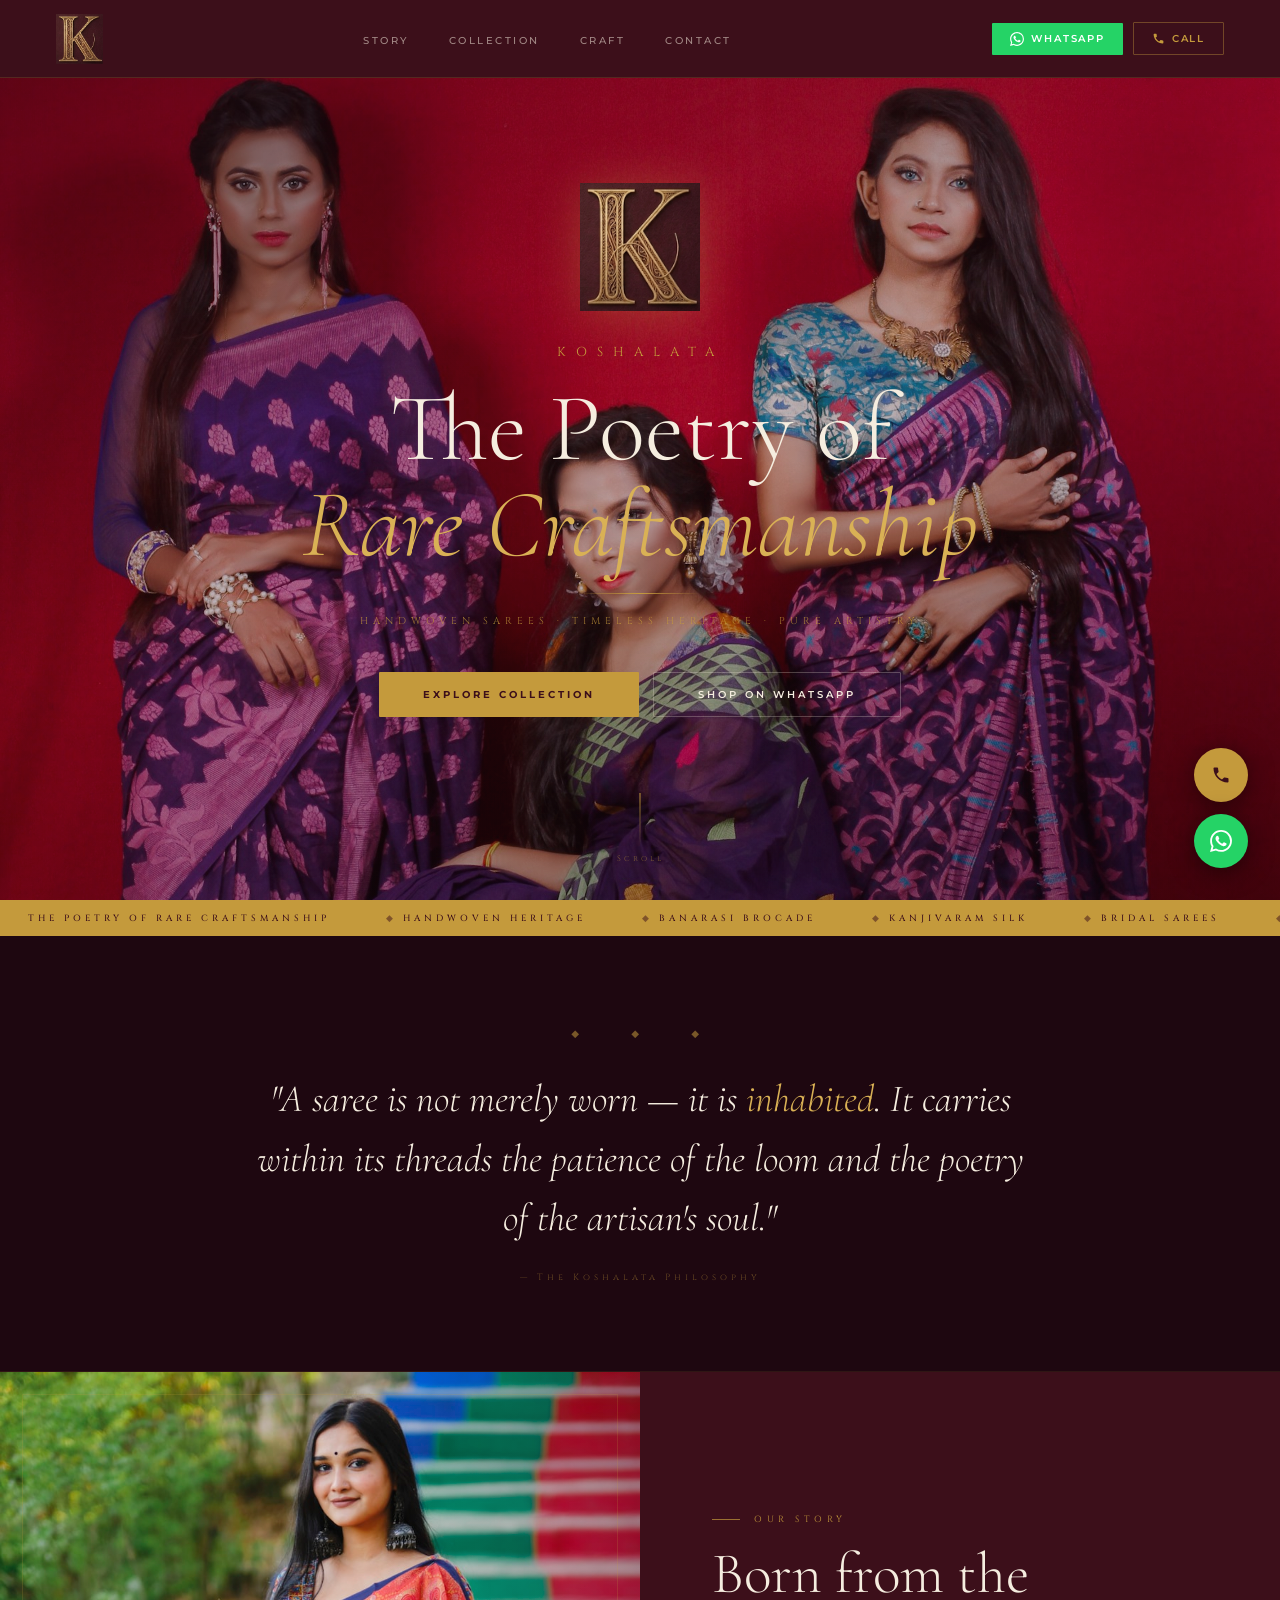
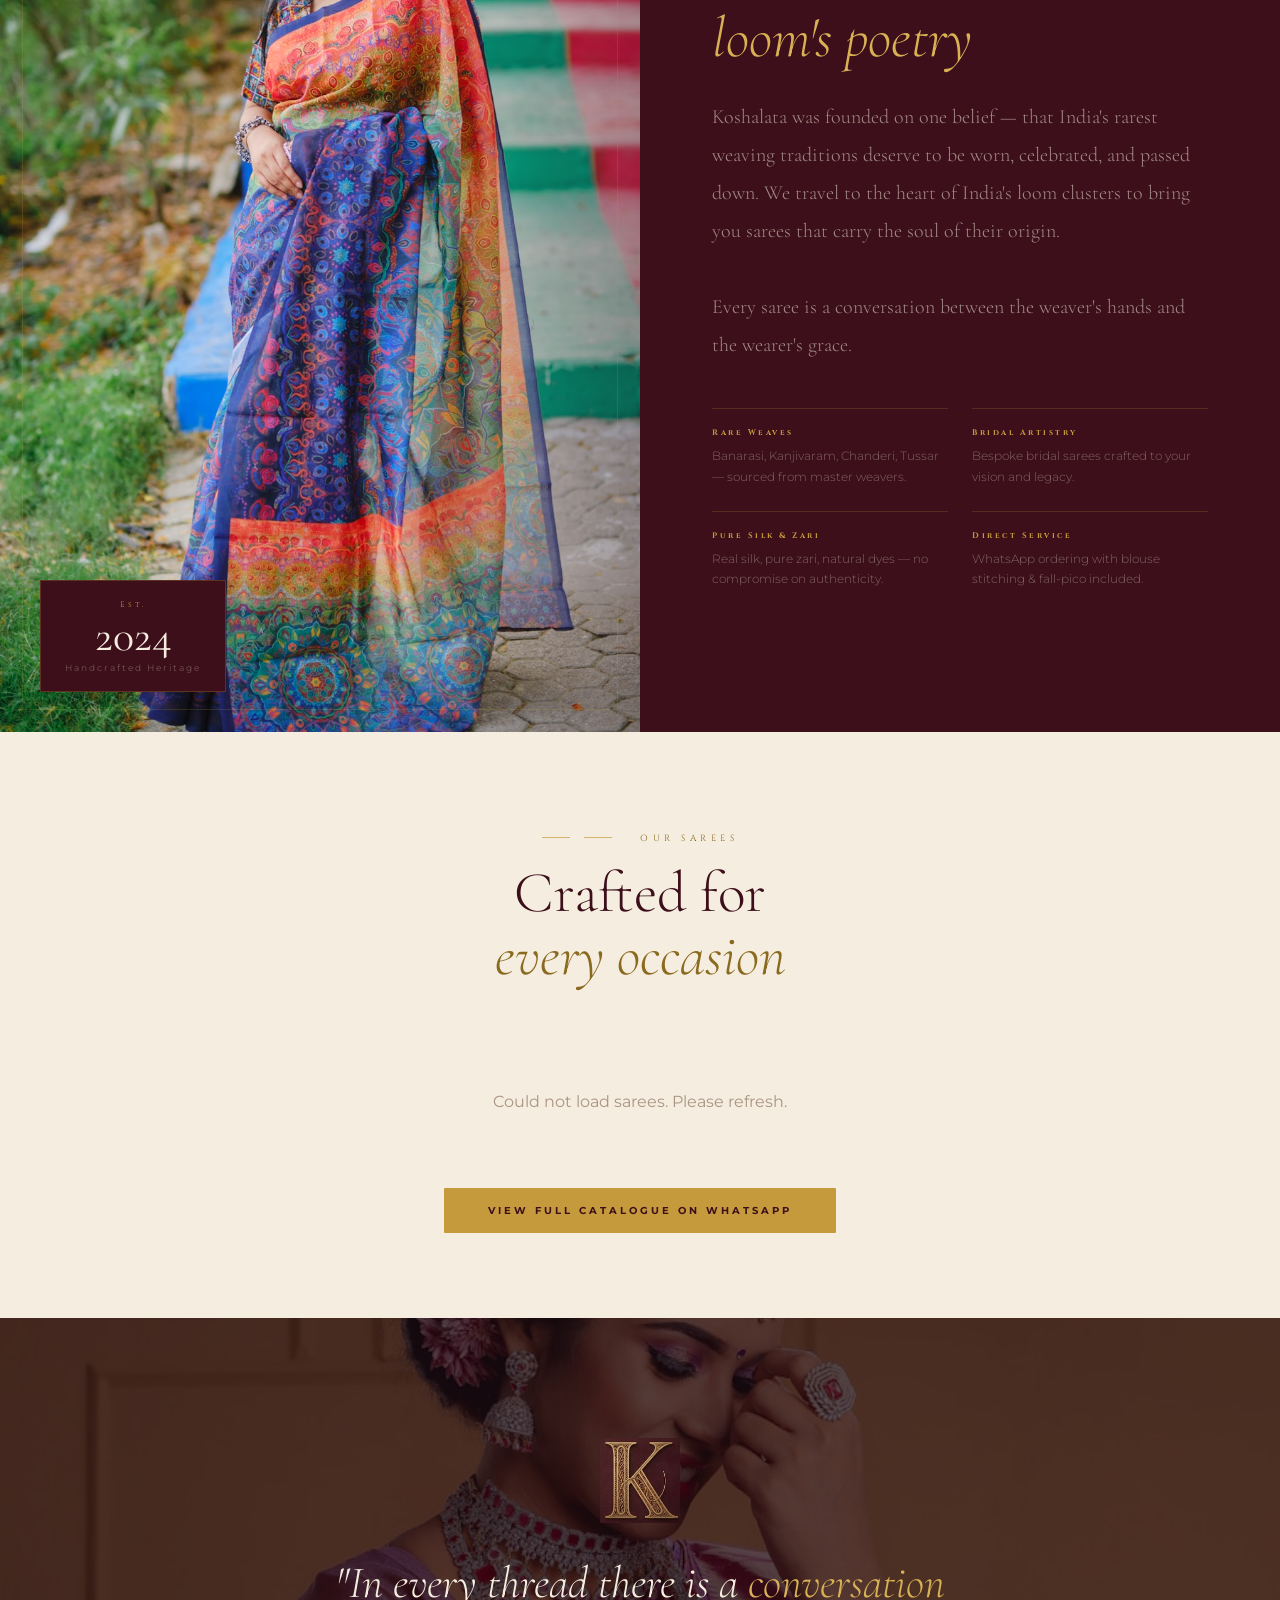
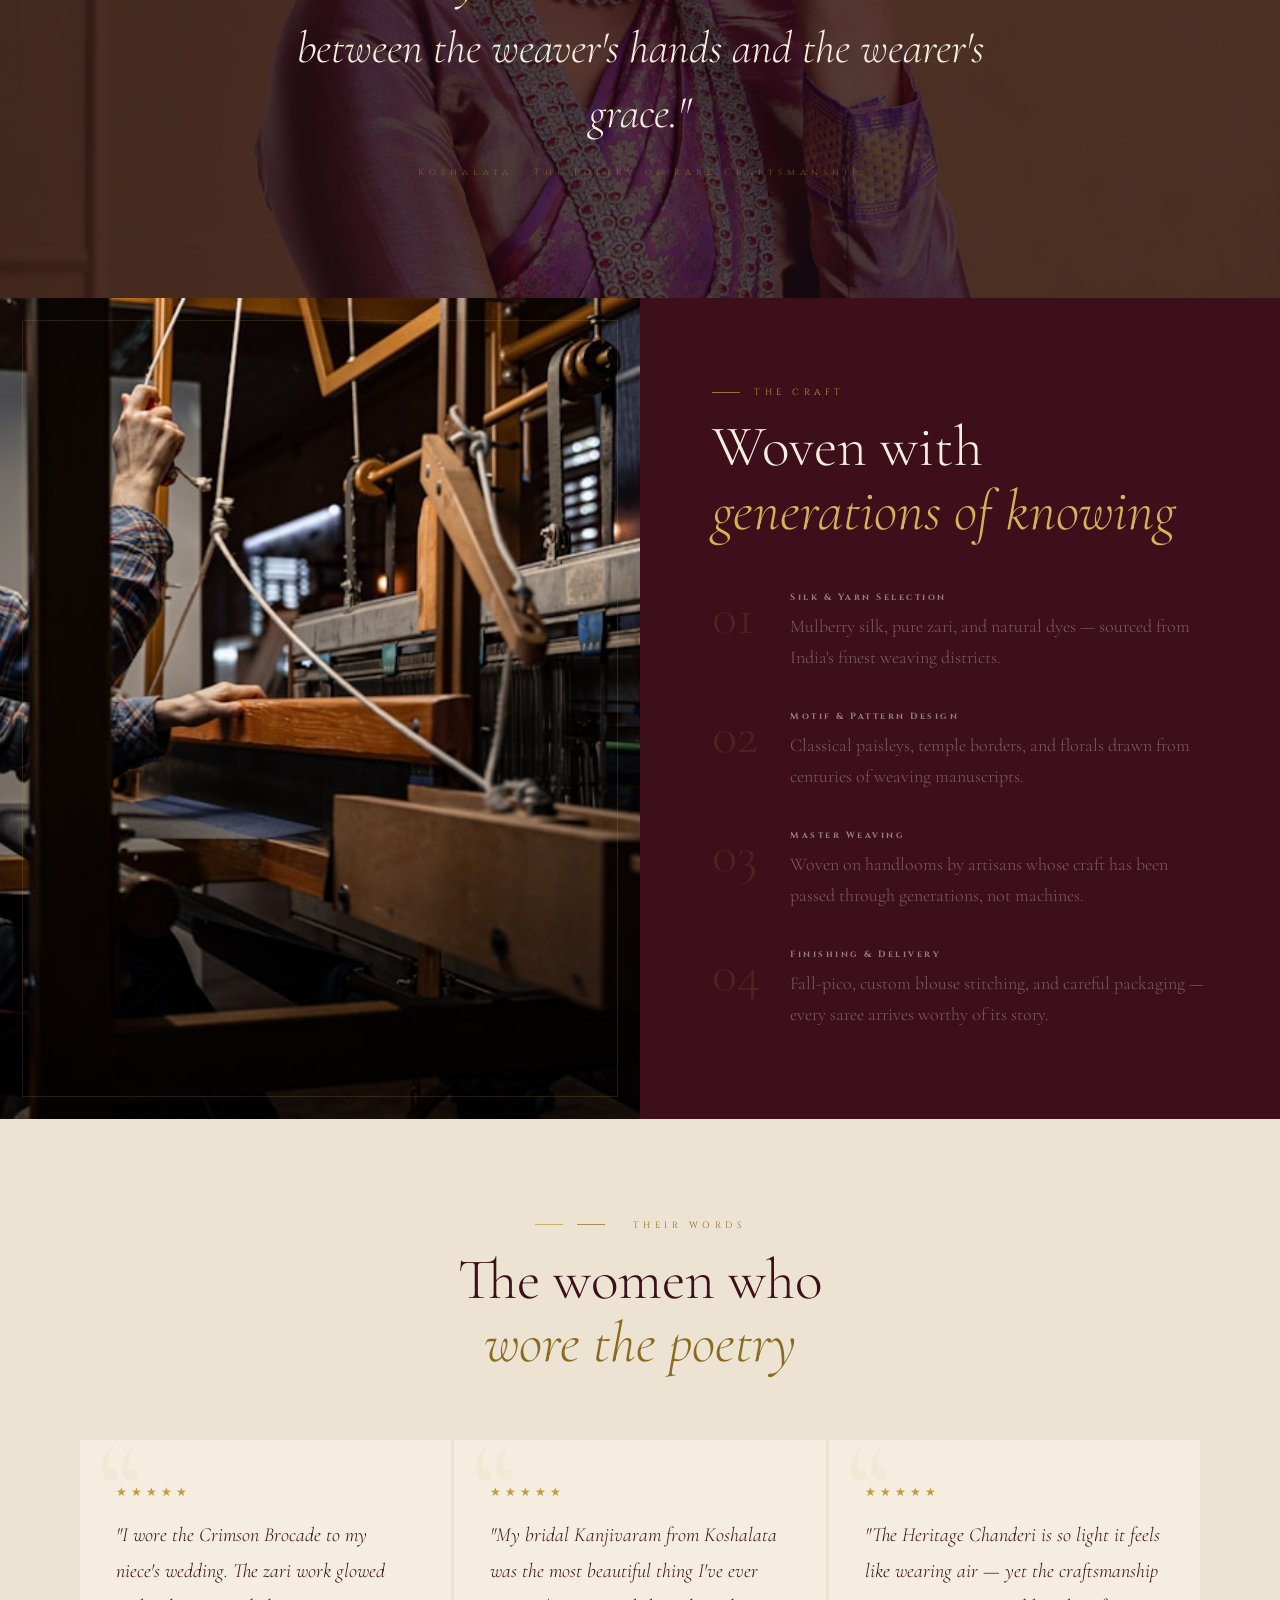
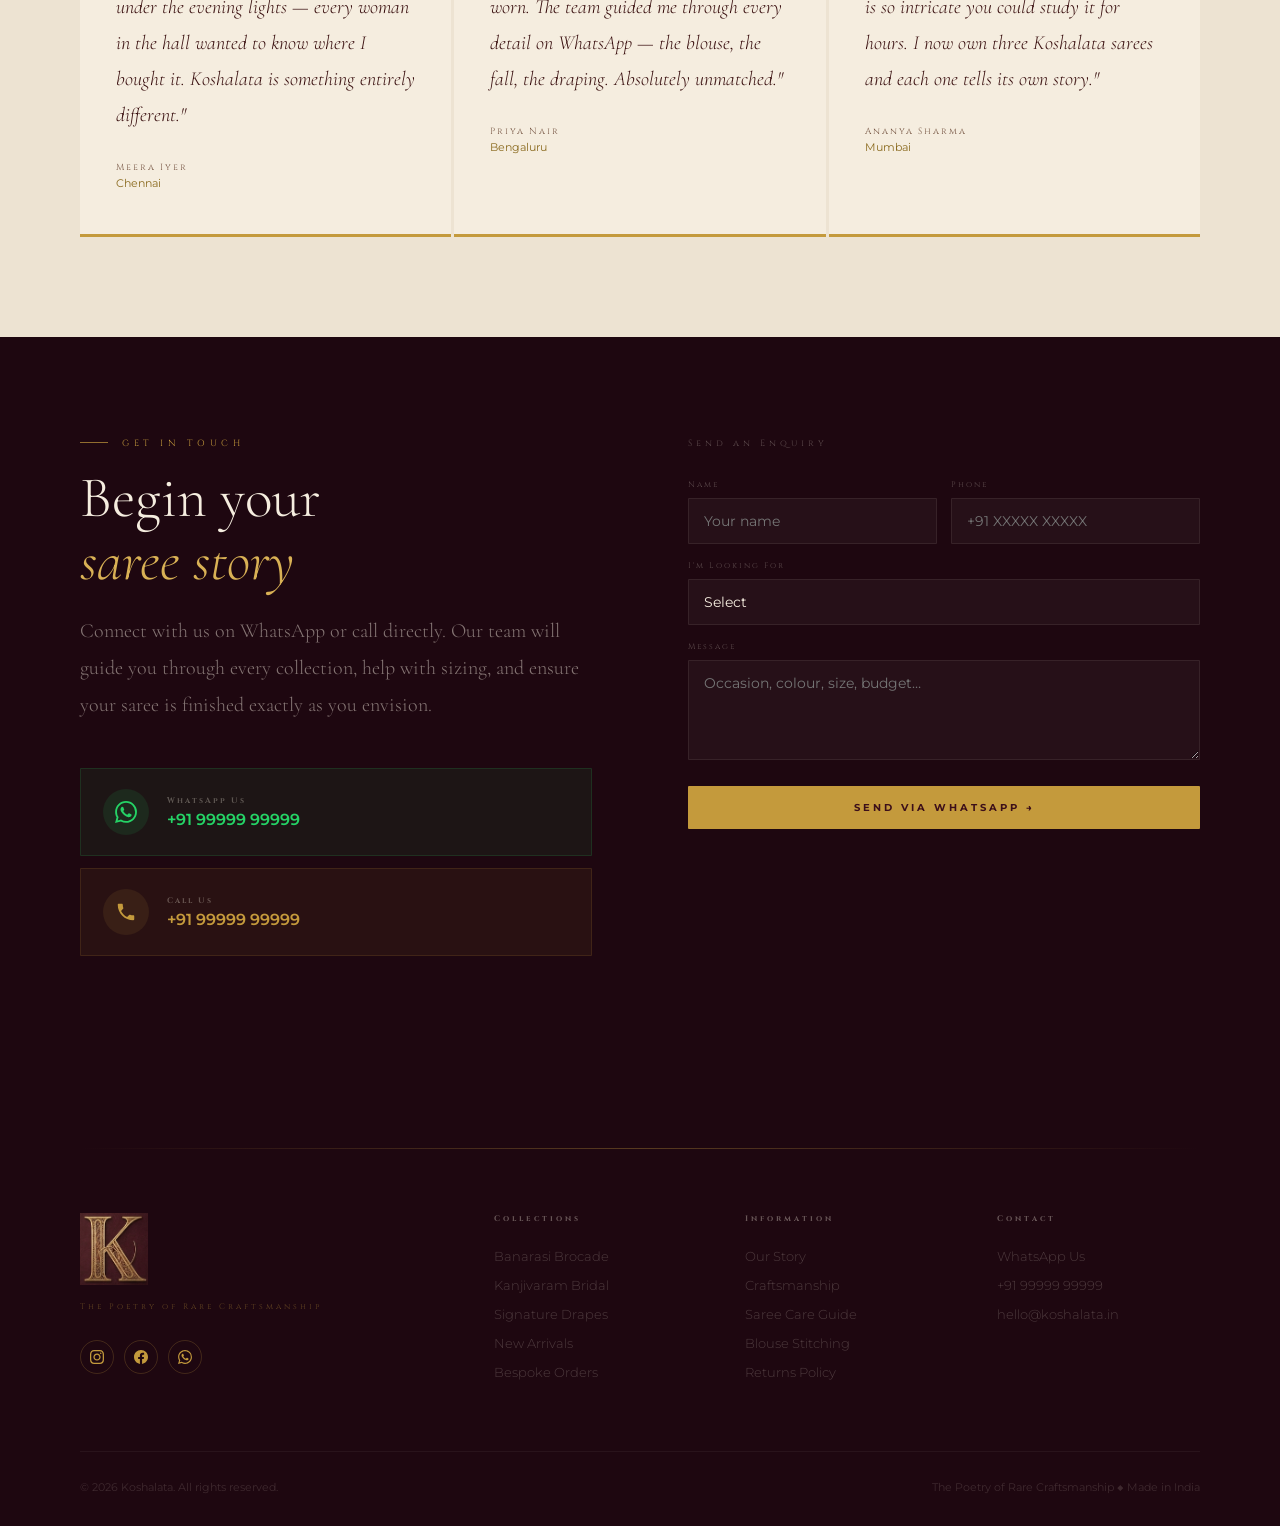
==== index.html @ 37c7a4be "changing theme" ====
﻿<!DOCTYPE html>
<html lang="en">
<head>
  <meta charset="UTF-8"/>
  <meta name="viewport" content="width=device-width, initial-scale=1.0"/>
  <title>Koshalata — The Poetry of Rare Craftsmanship test</title>
  <meta name="description" content="Koshalata — Handcrafted sarees of rare artistry."/>
  <link rel="preconnect" href="https://fonts.googleapis.com"/>
  <link rel="preconnect" href="https://fonts.gstatic.com" crossorigin/>
  <link href="https://fonts.googleapis.com/css2?family=Cormorant+Garamond:ital,wght@0,300;0,400;0,500;1,300;1,400;1,500&family=Cinzel:wght@400;500&family=Montserrat:wght@300;400;500;600&display=swap" rel="stylesheet"/>
  <link rel="stylesheet" href="style.css"/>
</head>
<body>
 
<!-- NAV -->
<nav id="nav">
  <img src="small logo.PNG" alt="Koshalata" class="nav-k" onclick="scrollToTop()"/>
  <ul class="nav-links">
    <li><a href="#story">Story</a></li>
    <li><a href="#sarees">Collection</a></li>
    <li><a href="#craft">Craft</a></li>
    <li><a href="#contact">Contact</a></li>
  </ul>
  <div class="nav-r">
    <a class="btn-wa" href="https://wa.me/917668174494?text=Hello%20Koshalata%2C%20I%27m%20interested%20in%20your%20saree%20collection." target="_blank" rel="noopener">
      <svg width="14" height="14" viewBox="0 0 24 24" fill="currentColor"><path d="M17.472 14.382c-.297-.149-1.758-.867-2.03-.967-.273-.099-.471-.148-.67.15-.197.297-.767.966-.94 1.164-.173.199-.347.223-.644.075-.297-.15-1.255-.463-2.39-1.475-.883-.788-1.48-1.761-1.653-2.059-.173-.297-.018-.458.13-.606.134-.133.298-.347.446-.52.149-.174.198-.298.298-.497.099-.198.05-.371-.025-.52-.075-.149-.669-1.612-.916-2.207-.242-.579-.487-.5-.669-.51-.173-.008-.371-.01-.57-.01-.198 0-.52.074-.792.372-.272.297-1.04 1.016-1.04 2.479 0 1.462 1.065 2.875 1.213 3.074.149.198 2.096 3.2 5.077 4.487.709.306 1.262.489 1.694.625.712.227 1.36.195 1.871.118.571-.085 1.758-.719 2.006-1.413.248-.694.248-1.289.173-1.413-.074-.124-.272-.198-.57-.347m-5.421 7.403h-.004a9.87 9.87 0 01-5.031-1.378l-.361-.214-3.741.982.998-3.648-.235-.374a9.86 9.86 0 01-1.51-5.26c.001-5.45 4.436-9.884 9.888-9.884 2.64 0 5.122 1.03 6.988 2.898a9.825 9.825 0 012.893 6.994c-.003 5.45-4.437 9.884-9.885 9.884m8.413-18.297A11.815 11.815 0 0012.05 0C5.495 0 .16 5.335.157 11.892c0 2.096.547 4.142 1.588 5.945L.057 24l6.305-1.654a11.882 11.882 0 005.683 1.448h.005c6.554 0 11.89-5.335 11.893-11.893a11.821 11.821 0 00-3.48-8.413z"/></svg>
      WhatsApp
    </a>
    <a class="btn-ring" href="tel:+917668174494">
      <svg width="13" height="13" viewBox="0 0 24 24" fill="currentColor"><path d="M6.62 10.79c1.44 2.83 3.76 5.14 6.59 6.59l2.2-2.2c.27-.27.67-.36 1.02-.24 1.12.37 2.33.57 3.57.57.55 0 1 .45 1 1V20c0 .55-.45 1-1 1-9.39 0-17-7.61-17-17 0-.55.45-1 1-1h3.5c.55 0 1 .45 1 1 0 1.25.2 2.45.57 3.57.11.35.03.74-.25 1.02l-2.2 2.2z"/></svg>
      Call
    </a>
  </div>
  <div class="hbg" onclick="toggleNav()"><span></span><span></span><span></span></div>
</nav>

<!-- HERO -->
<section class="hero" id="home">
  <div class="hero-bg"></div>
  <div class="hero-veil"></div>
  <div class="hero-body">
    <img src="small logo.PNG" alt="Koshalata" class="hero-k"/>
    <p class="hero-brand">Koshalata</p>
    <h1 class="hero-title">The Poetry of<br/><em>Rare Craftsmanship</em></h1>
    <div class="hero-rule"></div>
    <p class="hero-tagline">Handwoven Sarees · Timeless Heritage · Pure Artistry</p>
    <div class="hero-btns">
      <a href="#sarees" class="cta-gold">Explore Collection</a>
      <a href="https://wa.me/917668174494?text=Hello%20Koshalata%2C%20please%20share%20your%20saree%20catalogue." class="cta-ghost" target="_blank" rel="noopener">Shop on WhatsApp</a>
    </div>
  </div>
  <div class="hero-scroll"><div class="scroll-ln"></div><span>Scroll</span></div>
</section>

<!-- TICKER -->
<div class="ticker" aria-hidden="true">
  <div class="ticker-row">
    <span>The Poetry of Rare Craftsmanship</span>
    <span class="d">Handwoven Heritage</span>
    <span class="d">Banarasi Brocade</span>
    <span class="d">Kanjivaram Silk</span>
    <span class="d">Bridal Sarees</span>
    <span class="d">Zari &amp; Resham</span>
    <span class="d">The Poetry of Rare Craftsmanship</span>
    <span class="d">Handwoven Heritage</span>
    <span class="d">Banarasi Brocade</span>
    <span class="d">Kanjivaram Silk</span>
    <span class="d">Bridal Sarees</span>
    <span class="d">Zari &amp; Resham</span>
  </div>
</div>

<!-- PHILOSOPHY -->
<div class="philo">
  <div class="philo-gem">◆ &nbsp; ◆ &nbsp; ◆</div>
  <p class="philo-q">"A saree is not merely worn — it is <span>inhabited</span>. It carries within its threads the patience of the loom and the poetry of the artisan's soul."</p>
  <p class="philo-attr">— The Koshalata Philosophy</p>
</div>

<!-- STORY -->
<section class="story" id="story">
  <div class="story-img-wrap">
    <img src="img/story.jpg" alt="Saree artistry" loading="lazy"/>
    <div class="story-badge">
      <small>Est.</small>
      <big>2024</big>
      <span>Handcrafted Heritage</span>
    </div>
  </div>
  <div class="story-text rv">
    <p class="tag">Our Story</p>
    <h2 class="serif on-dark">Born from the<br/><em>loom's poetry</em></h2>
    <p class="story-body">Koshalata was founded on one belief — that India's rarest weaving traditions deserve to be worn, celebrated, and passed down. We travel to the heart of India's loom clusters to bring you sarees that carry the soul of their origin.<br/><br/>Every saree is a conversation between the weaver's hands and the wearer's grace.</p>
    <div class="pillars">
      <div class="pillar"><h4>Rare Weaves</h4><p>Banarasi, Kanjivaram, Chanderi, Tussar — sourced from master weavers.</p></div>
      <div class="pillar"><h4>Bridal Artistry</h4><p>Bespoke bridal sarees crafted to your vision and legacy.</p></div>
      <div class="pillar"><h4>Pure Silk &amp; Zari</h4><p>Real silk, pure zari, natural dyes — no compromise on authenticity.</p></div>
      <div class="pillar"><h4>Direct Service</h4><p>WhatsApp ordering with blouse stitching &amp; fall-pico included.</p></div>
    </div>
  </div>
</section>

<!-- PRODUCTS -->
<section class="products" id="sarees">
  <div class="prod-hd rv">
    <p class="tag" style="justify-content:center;color:var(--g-d)"><span style="display:inline-block;width:28px;height:1px;background:var(--g);opacity:.7;margin-right:14px;vertical-align:middle"></span>Our Sarees</p>
    <h2 class="serif on-light" style="margin-top:14px">Crafted for<br/><em>every occasion</em></h2>
  </div>

  <div class="prod-grid" id="prod-grid">
    <div class="prod-loading">Loading sarees…</div>
  </div>

  <div class="prod-cta rv">
    <a href="https://wa.me/917668174494?text=Hello%20Koshalata%2C%20please%20share%20the%20full%20saree%20catalogue." class="cta-gold" target="_blank" rel="noopener">View Full Catalogue on WhatsApp</a>
  </div>
</section>

<!-- EDITORIAL -->
<div class="editorial">
  <div class="ed-bg"><img src="img/saree4.jpg" alt="Koshalata editorial" loading="lazy"/></div>
  <div class="ed-veil"></div>
  <div class="ed-body rv">
    <img src="small logo.PNG" alt="Koshalata" class="ed-k"/>
    <p class="ed-q">"In every thread there is a <span>conversation</span><br/>between the weaver's hands and the wearer's grace."</p>
    <p class="ed-attr">Koshalata · The Poetry of Rare Craftsmanship</p>
  </div>
</div>

<!-- CRAFT -->
<section class="craft" id="craft">
  <div class="craft-img">
    <img src="img/craft.jpg" alt="Handloom weaving" loading="lazy"/>
  </div>
  <div class="craft-text rv">
    <p class="tag">The Craft</p>
    <h2 class="serif on-dark">Woven with<br/><em>generations of knowing</em></h2>
    <div class="craft-steps">
      <div class="craft-step"><span class="step-n">01</span><div class="step-b"><h3>Silk &amp; Yarn Selection</h3><p>Mulberry silk, pure zari, and natural dyes — sourced from India's finest weaving districts.</p></div></div>
      <div class="craft-step"><span class="step-n">02</span><div class="step-b"><h3>Motif &amp; Pattern Design</h3><p>Classical paisleys, temple borders, and florals drawn from centuries of weaving manuscripts.</p></div></div>
      <div class="craft-step"><span class="step-n">03</span><div class="step-b"><h3>Master Weaving</h3><p>Woven on handlooms by artisans whose craft has been passed through generations, not machines.</p></div></div>
      <div class="craft-step"><span class="step-n">04</span><div class="step-b"><h3>Finishing &amp; Delivery</h3><p>Fall-pico, custom blouse stitching, and careful packaging — every saree arrives worthy of its story.</p></div></div>
    </div>
  </div>
</section>

<!-- TESTIMONIALS -->
<section class="testi" id="testimonials">
  <div class="testi-hd rv">
    <p class="tag" style="justify-content:center;color:var(--g-d)"><span style="display:inline-block;width:28px;height:1px;background:var(--g-d);opacity:.7;margin-right:14px;vertical-align:middle"></span>Their Words</p>
    <h2 class="serif on-light" style="margin-top:14px">The women who<br/><em>wore the poetry</em></h2>
  </div>
  <div class="testi-grid">
    <div class="testi-card rv">
      <div class="testi-stars">★★★★★</div>
      <p class="testi-q">"I wore the Crimson Brocade to my niece's wedding. The zari work glowed under the evening lights — every woman in the hall wanted to know where I bought it. Koshalata is something entirely different."</p>
      <p class="testi-name">Meera Iyer</p><p class="testi-city">Chennai</p>
    </div>
    <div class="testi-card rv">
      <div class="testi-stars">★★★★★</div>
      <p class="testi-q">"My bridal Kanjivaram from Koshalata was the most beautiful thing I've ever worn. The team guided me through every detail on WhatsApp — the blouse, the fall, the draping. Absolutely unmatched."</p>
      <p class="testi-name">Priya Nair</p><p class="testi-city">Bengaluru</p>
    </div>
    <div class="testi-card rv">
      <div class="testi-stars">★★★★★</div>
      <p class="testi-q">"The Heritage Chanderi is so light it feels like wearing air — yet the craftsmanship is so intricate you could study it for hours. I now own three Koshalata sarees and each one tells its own story."</p>
      <p class="testi-name">Ananya Sharma</p><p class="testi-city">Mumbai</p>
    </div>
  </div>
</section>

<!-- CONTACT -->
<section class="contact" id="contact">
  <div class="contact-wrap">
    <div class="rv">
      <p class="tag">Get in Touch</p>
      <h2 class="serif on-dark">Begin your<br/><em>saree story</em></h2>
      <p class="contact-desc">Connect with us on WhatsApp or call directly. Our team will guide you through every collection, help with sizing, and ensure your saree is finished exactly as you envision.</p>
      <a class="ch ch-wa" href="https://wa.me/917668174494?text=Hello%20Koshalata%2C%20I%27d%20like%20to%20enquire%20about%20your%20saree%20collections." target="_blank" rel="noopener">
        <div class="ch-ic"><svg width="22" height="22" viewBox="0 0 24 24" fill="#25D366"><path d="M17.472 14.382c-.297-.149-1.758-.867-2.03-.967-.273-.099-.471-.148-.67.15-.197.297-.767.966-.94 1.164-.173.199-.347.223-.644.075-.297-.15-1.255-.463-2.39-1.475-.883-.788-1.48-1.761-1.653-2.059-.173-.297-.018-.458.13-.606.134-.133.298-.347.446-.52.149-.174.198-.298.298-.497.099-.198.05-.371-.025-.52-.075-.149-.669-1.612-.916-2.207-.242-.579-.487-.5-.669-.51-.173-.008-.371-.01-.57-.01-.198 0-.52.074-.792.372-.272.297-1.04 1.016-1.04 2.479 0 1.462 1.065 2.875 1.213 3.074.149.198 2.096 3.2 5.077 4.487.709.306 1.262.489 1.694.625.712.227 1.36.195 1.871.118.571-.085 1.758-.719 2.006-1.413.248-.694.248-1.289.173-1.413-.074-.124-.272-.198-.57-.347m-5.421 7.403h-.004a9.87 9.87 0 01-5.031-1.378l-.361-.214-3.741.982.998-3.648-.235-.374a9.86 9.86 0 01-1.51-5.26c.001-5.45 4.436-9.884 9.888-9.884 2.64 0 5.122 1.03 6.988 2.898a9.825 9.825 0 012.893 6.994c-.003 5.45-4.437 9.884-9.885 9.884m8.413-18.297A11.815 11.815 0 0012.05 0C5.495 0 .16 5.335.157 11.892c0 2.096.547 4.142 1.588 5.945L.057 24l6.305-1.654a11.882 11.882 0 005.683 1.448h.005c6.554 0 11.89-5.335 11.893-11.893a11.821 11.821 0 00-3.48-8.413z"/></svg></div>
        <div class="ch-mt"><h4>WhatsApp Us</h4><strong>+91 99999 99999</strong></div>
      </a>
      <a class="ch ch-ph" href="tel:+917668174494">
        <div class="ch-ic"><svg width="22" height="22" viewBox="0 0 24 24" fill="#C49A3C"><path d="M6.62 10.79c1.44 2.83 3.76 5.14 6.59 6.59l2.2-2.2c.27-.27.67-.36 1.02-.24 1.12.37 2.33.57 3.57.57.55 0 1 .45 1 1V20c0 .55-.45 1-1 1-9.39 0-17-7.61-17-17 0-.55.45-1 1-1h3.5c.55 0 1 .45 1 1 0 1.25.2 2.45.57 3.57.11.35.03.74-.25 1.02l-2.2 2.2z"/></svg></div>
        <div class="ch-mt"><h4>Call Us</h4><strong>+91 99999 99999</strong></div>
      </a>
    </div>
    <div class="rv">
      <span class="form-lbl">Send an Enquiry</span>
      <form onsubmit="sendWA(event)">
        <div class="fg-2">
          <div class="fg"><label>Name</label><input type="text" id="fn" placeholder="Your name" required/></div>
          <div class="fg"><label>Phone</label><input type="tel" id="ph" placeholder="+91 XXXXX XXXXX" required/></div>
        </div>
        <div class="fg">
          <label>I'm Looking For</label>
          <select id="it">
            <option value="">Select</option>
            <option>Banarasi Brocade</option>
            <option>Kanjivaram Bridal Saree</option>
            <option>Chanderi / Tussar Saree</option>
            <option>Bespoke Bridal Order</option>
            <option>General Enquiry</option>
          </select>
        </div>
        <div class="fg"><label>Message</label><textarea id="mg" placeholder="Occasion, colour, size, budget…"></textarea></div>
        <button type="submit" class="btn-submit">Send via WhatsApp →</button>
      </form>
    </div>
  </div>
</section>

<!-- FOOTER -->
<footer>
  <div class="foot-rule"></div>
  <div class="foot-grid">
    <div>
      <img src="small logo.PNG" alt="Koshalata" class="foot-k"/>
      <p class="foot-sub">The Poetry of Rare Craftsmanship</p>
      <div class="socs">
        <a href="#" class="soc" aria-label="Instagram"><svg width="14" height="14" viewBox="0 0 24 24" fill="currentColor"><path d="M12 2.163c3.204 0 3.584.012 4.85.07 3.252.148 4.771 1.691 4.919 4.919.058 1.265.069 1.645.069 4.849 0 3.205-.012 3.584-.069 4.849-.149 3.225-1.664 4.771-4.919 4.919-1.266.058-1.644.07-4.85.07-3.204 0-3.584-.012-4.849-.07-3.26-.149-4.771-1.699-4.919-4.92-.058-1.265-.07-1.644-.07-4.849 0-3.204.013-3.583.07-4.849.149-3.227 1.664-4.771 4.919-4.919 1.266-.057 1.645-.069 4.849-.069zm0-2.163c-3.259 0-3.667.014-4.947.072-4.358.2-6.78 2.618-6.98 6.98-.059 1.281-.073 1.689-.073 4.948 0 3.259.014 3.668.072 4.948.2 4.358 2.618 6.78 6.98 6.98 1.281.058 1.689.072 4.948.072 3.259 0 3.668-.014 4.948-.072 4.354-.2 6.782-2.618 6.979-6.98.059-1.28.073-1.689.073-4.948 0-3.259-.014-3.667-.072-4.947-.196-4.354-2.617-6.78-6.979-6.98-1.281-.059-1.69-.073-4.949-.073zm0 5.838c-3.403 0-6.162 2.759-6.162 6.162s2.759 6.163 6.162 6.163 6.162-2.759 6.162-6.163c0-3.403-2.759-6.162-6.162-6.162zm0 10.162c-2.209 0-4-1.79-4-4 0-2.209 1.791-4 4-4s4 1.791 4 4c0 2.21-1.791 4-4 4zm6.406-11.845c-.796 0-1.441.645-1.441 1.44s.645 1.44 1.441 1.44c.795 0 1.439-.645 1.439-1.44s-.644-1.44-1.439-1.44z"/></svg></a>
        <a href="#" class="soc" aria-label="Facebook"><svg width="14" height="14" viewBox="0 0 24 24" fill="currentColor"><path d="M24 12.073c0-6.627-5.373-12-12-12s-12 5.373-12 12c0 5.99 4.388 10.954 10.125 11.854v-8.385H7.078v-3.47h3.047V9.43c0-3.007 1.792-4.669 4.533-4.669 1.312 0 2.686.235 2.686.235v2.953H15.83c-1.491 0-1.956.925-1.956 1.874v2.25h3.328l-.532 3.47h-2.796v8.385C19.612 23.027 24 18.062 24 12.073z"/></svg></a>
        <a href="https://wa.me/917668174494" class="soc" aria-label="WhatsApp" target="_blank" rel="noopener"><svg width="14" height="14" viewBox="0 0 24 24" fill="currentColor"><path d="M17.472 14.382c-.297-.149-1.758-.867-2.03-.967-.273-.099-.471-.148-.67.15-.197.297-.767.966-.94 1.164-.173.199-.347.223-.644.075-.297-.15-1.255-.463-2.39-1.475-.883-.788-1.48-1.761-1.653-2.059-.173-.297-.018-.458.13-.606.134-.133.298-.347.446-.52.149-.174.198-.298.298-.497.099-.198.05-.371-.025-.52-.075-.149-.669-1.612-.916-2.207-.242-.579-.487-.5-.669-.51-.173-.008-.371-.01-.57-.01-.198 0-.52.074-.792.372-.272.297-1.04 1.016-1.04 2.479 0 1.462 1.065 2.875 1.213 3.074.149.198 2.096 3.2 5.077 4.487.709.306 1.262.489 1.694.625.712.227 1.36.195 1.871.118.571-.085 1.758-.719 2.006-1.413.248-.694.248-1.289.173-1.413-.074-.124-.272-.198-.57-.347m-5.421 7.403h-.004a9.87 9.87 0 01-5.031-1.378l-.361-.214-3.741.982.998-3.648-.235-.374a9.86 9.86 0 01-1.51-5.26c.001-5.45 4.436-9.884 9.888-9.884 2.64 0 5.122 1.03 6.988 2.898a9.825 9.825 0 012.893 6.994c-.003 5.45-4.437 9.884-9.885 9.884m8.413-18.297A11.815 11.815 0 0012.05 0C5.495 0 .16 5.335.157 11.892c0 2.096.547 4.142 1.588 5.945L.057 24l6.305-1.654a11.882 11.882 0 005.683 1.448h.005c6.554 0 11.89-5.335 11.893-11.893a11.821 11.821 0 00-3.48-8.413z"/></svg></a>
      </div>
    </div>
    <div class="foot-col"><h4>Collections</h4><ul><li><a href="#collections">Banarasi Brocade</a></li><li><a href="#collections">Kanjivaram Bridal</a></li><li><a href="#collections">Signature Drapes</a></li><li><a href="#sarees">New Arrivals</a></li><li><a href="#contact">Bespoke Orders</a></li></ul></div>
    <div class="foot-col"><h4>Information</h4><ul><li><a href="#story">Our Story</a></li><li><a href="#craft">Craftsmanship</a></li><li><a href="#contact">Saree Care Guide</a></li><li><a href="#contact">Blouse Stitching</a></li><li><a href="#contact">Returns Policy</a></li></ul></div>
    <div class="foot-col"><h4>Contact</h4><ul><li><a href="https://wa.me/917668174494" target="_blank">WhatsApp Us</a></li><li><a href="tel:+917668174494">+91 99999 99999</a></li><li><a href="mailto:hello@koshalata.in">hello@koshalata.in</a></li></ul></div>
  </div>
  <div class="foot-btm">
    <p class="foot-cp">© 2026 Koshalata. All rights reserved.</p>
    <p class="foot-cp">The Poetry of Rare Craftsmanship ◆ Made in India</p>
  </div>
</footer>

<!-- FLOATS -->
<div class="floats">
  <a class="fb fb-ph" href="tel:+917668174494" aria-label="Call">
    <span class="fb-tip">Call Us</span>
    <svg width="20" height="20" viewBox="0 0 24 24" fill="#3C0F1A"><path d="M6.62 10.79c1.44 2.83 3.76 5.14 6.59 6.59l2.2-2.2c.27-.27.67-.36 1.02-.24 1.12.37 2.33.57 3.57.57.55 0 1 .45 1 1V20c0 .55-.45 1-1 1-9.39 0-17-7.61-17-17 0-.55.45-1 1-1h3.5c.55 0 1 .45 1 1 0 1.25.2 2.45.57 3.57.11.35.03.74-.25 1.02l-2.2 2.2z"/></svg>
  </a>
  <a class="fb fb-wa" href="https://wa.me/917668174494?text=Hello%20Koshalata%2C%20I%27d%20like%20to%20enquire%20about%20your%20saree%20collections." target="_blank" rel="noopener" aria-label="WhatsApp">
    <span class="fb-tip">WhatsApp</span>
    <svg width="22" height="22" viewBox="0 0 24 24" fill="#fff"><path d="M17.472 14.382c-.297-.149-1.758-.867-2.03-.967-.273-.099-.471-.148-.67.15-.197.297-.767.966-.94 1.164-.173.199-.347.223-.644.075-.297-.15-1.255-.463-2.39-1.475-.883-.788-1.48-1.761-1.653-2.059-.173-.297-.018-.458.13-.606.134-.133.298-.347.446-.52.149-.174.198-.298.298-.497.099-.198.05-.371-.025-.52-.075-.149-.669-1.612-.916-2.207-.242-.579-.487-.5-.669-.51-.173-.008-.371-.01-.57-.01-.198 0-.52.074-.792.372-.272.297-1.04 1.016-1.04 2.479 0 1.462 1.065 2.875 1.213 3.074.149.198 2.096 3.2 5.077 4.487.709.306 1.262.489 1.694.625.712.227 1.36.195 1.871.118.571-.085 1.758-.719 2.006-1.413.248-.694.248-1.289.173-1.413-.074-.124-.272-.198-.57-.347m-5.421 7.403h-.004a9.87 9.87 0 01-5.031-1.378l-.361-.214-3.741.982.998-3.648-.235-.374a9.86 9.86 0 01-1.51-5.26c.001-5.45 4.436-9.884 9.888-9.884 2.64 0 5.122 1.03 6.988 2.898a9.825 9.825 0 012.893 6.994c-.003 5.45-4.437 9.884-9.885 9.884m8.413-18.297A11.815 11.815 0 0012.05 0C5.495 0 .16 5.335.157 11.892c0 2.096.547 4.142 1.588 5.945L.057 24l6.305-1.654a11.882 11.882 0 005.683 1.448h.005c6.554 0 11.89-5.335 11.893-11.893a11.821 11.821 0 00-3.48-8.413z"/></svg>
  </a>
</div>
<script src="script.js"></script>
</body>
</html>
---- style.css ----
*, *::before, *::after { box-sizing: border-box; margin: 0; padding: 0; }

:root {
  --m:     #3C0F1A;
  --m-dk:  #1E0710;
  --m-lt:  #5C1F2E;
  --g:     #C49A3C;
  --g-l:   #D9B155;
  --g-d:   #8A6A1E;
  --cr:    #F5EDDF;
  --wm:    #EDE3D2;
  --mu:    #7A5A48;
}

html { scroll-behavior: smooth; }
body { font-family: 'Montserrat', sans-serif; background: var(--cr); color: var(--m-dk); overflow-x: hidden; }
img  { display: block; width: 100%; }

::-webkit-scrollbar { width: 3px; }
::-webkit-scrollbar-track { background: var(--m-dk); }
::-webkit-scrollbar-thumb { background: var(--g); }

/* ─── HELPERS ─── */
.tag {
  font-family: 'Cinzel', serif;
  font-size: 9px; letter-spacing: 4.5px; text-transform: uppercase;
  color: var(--g); display: flex; align-items: center; gap: 14px;
  margin-bottom: 18px;
}
.tag::before { content:''; width: 28px; height: 1px; background: var(--g); opacity:.7; }

h2.serif {
  font-family: 'Cormorant Garamond', serif;
  font-weight: 300; line-height: 1.1;
  font-size: clamp(36px, 4.5vw, 66px);
}
h2.serif em { font-style: italic; }
h2.serif.on-dark { color: var(--cr); }
h2.serif.on-dark em { color: var(--g-l); }
h2.serif.on-light { color: var(--m); }
h2.serif.on-light em { color: var(--g-d); }

/* ─────────────── NAV ─────────────── */
nav {
  position: fixed; inset-block-start: 0; inset-inline: 0; z-index: 900;
  height: 78px; display: flex; align-items: center; justify-content: space-between;
  padding: 0 56px;
  background: var(--m);
  border-bottom: 1px solid rgba(196,154,60,.18);
  transition: height .35s, box-shadow .35s;
}
nav.up { height: 62px; box-shadow: 0 6px 40px rgba(0,0,0,.55); }

.nav-k {
  height: 50px; width: auto; cursor: pointer;
  transition: opacity .3s;
}
.nav-k:hover { opacity: .82; }

.nav-links { display: flex; gap: 40px; list-style: none; }
.nav-links a {
  color: rgba(245,237,223,.55); text-decoration: none;
  font-size: 10px; letter-spacing: 2.5px; text-transform: uppercase;
  font-weight: 500; transition: color .3s; position: relative;
}
.nav-links a::after {
  content:''; position: absolute; bottom: -4px; left: 0;
  width: 0; height: 1px; background: var(--g); transition: width .35s;
}
.nav-links a:hover { color: var(--cr); }
.nav-links a:hover::after { width: 100%; }

.nav-r { display: flex; gap: 10px; align-items: center; }

.btn-wa {
  display: flex; align-items: center; gap: 7px;
  background: #25D366; color: #fff; padding: 9px 18px;
  font-size: 10px; letter-spacing: 1.8px; text-transform: uppercase;
  font-weight: 600; text-decoration: none; border-radius: 1px;
  transition: opacity .3s, transform .2s;
}
.btn-wa:hover { opacity: .88; transform: translateY(-1px); }

.btn-ring {
  display: flex; align-items: center; gap: 7px;
  color: var(--g); border: 1px solid rgba(196,154,60,.4);
  padding: 9px 18px; font-size: 10px; letter-spacing: 1.8px;
  text-transform: uppercase; font-weight: 600; text-decoration: none;
  border-radius: 1px; transition: all .3s;
}
.btn-ring:hover { background: var(--g); color: var(--m); border-color: var(--g); }

.hbg { display: none; flex-direction: column; gap: 5px; cursor: pointer; }
.hbg span { display: block; width: 22px; height: 1.5px; background: var(--cr); transition: all .3s; }

/* ─────────────── HERO ─────────────── */
.hero {
  height: 100vh; min-height: 680px;
  position: relative; overflow: hidden;
  display: flex; align-items: center; justify-content: center;
}

.hero-bg {
  position: absolute; inset: 0;
  background-image: url('img/hero.jpg');
  background-size: cover; background-position: center 30%;
  animation: hzoom 10s ease forwards;
}
@keyframes hzoom { from { transform: scale(1.06); } to { transform: scale(1); } }

.hero-veil {
  position: absolute; inset: 0;
  background: linear-gradient(
    160deg,
    rgba(30,7,16,.58) 0%,
    rgba(60,15,26,.32) 50%,
    rgba(20,5,12,.50) 100%
  );
}

.hero-body {
  position: relative; z-index: 2;
  text-align: center; padding: 0 24px;
  display: flex; flex-direction: column; align-items: center;
}

.hero-k {
  width: 120px; height: auto;
  margin-bottom: 32px;
  animation: fadeUp .9s .1s ease both;
  filter: drop-shadow(0 4px 24px rgba(196,154,60,.35));
}

.hero-brand {
  font-family: 'Cinzel', serif;
  font-size: 13px; letter-spacing: 10px; text-transform: uppercase;
  color: var(--g); margin-bottom: 20px;
  animation: fadeUp .9s .25s ease both;
}

.hero-title {
  font-family: 'Cormorant Garamond', serif;
  font-size: clamp(44px, 7.5vw, 104px);
  font-weight: 300; color: var(--cr);
  line-height: 1; margin-bottom: 20px;
  animation: fadeUp .9s .4s ease both;
}
.hero-title em { font-style: italic; color: var(--g-l); }

.hero-rule {
  width: 120px; height: 1px;
  background: linear-gradient(to right, transparent, var(--g), transparent);
  margin: 0 auto 20px;
  animation: fadeUp .9s .52s ease both;
}

.hero-tagline {
  font-family: 'Cinzel', serif;
  font-size: 10px; letter-spacing: 5px; text-transform: uppercase;
  color: rgba(196,154,60,.75); margin-bottom: 44px;
  animation: fadeUp .9s .6s ease both;
}

.hero-btns {
  display: flex; gap: 14px; flex-wrap: wrap; justify-content: center;
  animation: fadeUp .9s .74s ease both;
}

.cta-gold {
  background: var(--g); color: var(--m);
  padding: 16px 44px; font-size: 10px; letter-spacing: 3px;
  text-transform: uppercase; font-weight: 700; text-decoration: none;
  border-radius: 1px; border: none; cursor: pointer;
  font-family: 'Montserrat', sans-serif;
  transition: background .3s, transform .2s, box-shadow .3s;
}
.cta-gold:hover { background: var(--g-l); transform: translateY(-2px); box-shadow: 0 8px 36px rgba(196,154,60,.35); }

.cta-ghost {
  background: transparent; color: var(--cr);
  padding: 15px 44px; font-size: 10px; letter-spacing: 3px;
  text-transform: uppercase; font-weight: 600; text-decoration: none;
  border: 1px solid rgba(245,237,223,.25); border-radius: 1px;
  font-family: 'Montserrat', sans-serif; transition: border-color .3s, color .3s;
}
.cta-ghost:hover { border-color: var(--g-l); color: var(--g-l); }

.hero-scroll {
  position: absolute; bottom: 36px; left: 50%; transform: translateX(-50%);
  display: flex; flex-direction: column; align-items: center; gap: 8px; z-index: 2;
  animation: fadeIn 1.4s 1.2s ease both;
}
.scroll-ln { width: 1px; height: 52px; background: linear-gradient(to bottom, var(--g), transparent); animation: spulse 2.2s ease-in-out infinite; }
.hero-scroll span { font-family:'Cinzel',serif; font-size: 8px; letter-spacing: 3px; color: rgba(196,154,60,.5); }

/* ─────────────── TICKER ─────────────── */
.ticker { background: var(--g); padding: 12px 0; overflow: hidden; }
.ticker-row { display: flex; white-space: nowrap; animation: run 26s linear infinite; }
.ticker-row span {
  font-family: 'Cinzel', serif; font-size: 9px; letter-spacing: 4px;
  text-transform: uppercase; color: var(--m); padding: 0 28px; font-weight: 500;
}
.ticker-row span.d::before { content: '◆ '; opacity: .5; }

/* ─────────────── PHILOSOPHY ─────────────── */
.philo {
  background: var(--m-dk);
  padding: 88px 80px; text-align: center;
  border-bottom: 1px solid rgba(196,154,60,.1);
}
.philo-gem { font-size: 14px; color: var(--g); letter-spacing: 10px; opacity: .55; margin-bottom: 28px; }
.philo-q {
  font-family: 'Cormorant Garamond', serif;
  font-size: clamp(22px, 3vw, 40px); color: var(--cr);
  font-weight: 300; font-style: italic; line-height: 1.55;
  max-width: 800px; margin: 0 auto 22px;
}
.philo-q span { color: var(--g-l); }
.philo-attr { font-family:'Cinzel',serif; font-size: 9px; letter-spacing: 4px; color: rgba(196,154,60,.45); }

/* ─────────────── STORY ─────────────── */
.story { display: grid; grid-template-columns: 1fr 1fr; }

.story-img-wrap { position: relative; overflow: hidden; min-height: 700px; }
.story-img-wrap img { width: 100%; height: 100%; object-fit: cover; transition: transform .8s ease; }
.story-img-wrap:hover img { transform: scale(1.04); }
.story-img-wrap::after {
  content: ''; position: absolute; inset: 0;
  background: linear-gradient(to right, transparent 60%, rgba(30,7,16,.3));
}
.story-img-wrap::before {
  content: ''; position: absolute; inset: 22px;
  border: 1px solid rgba(196,154,60,.18); z-index: 1; pointer-events: none;
}

.story-badge {
  position: absolute; bottom: 40px; left: 40px; z-index: 2;
  background: var(--m); border: 1px solid rgba(196,154,60,.25);
  padding: 18px 24px; text-align: center;
}
.story-badge small { font-family:'Cinzel',serif; font-size:8px; letter-spacing:3px; color:var(--g); display:block; margin-bottom:4px; }
.story-badge big { font-family:'Cormorant Garamond',serif; font-size:44px; font-weight:400; color:var(--cr); display:block; line-height:1; }
.story-badge span { font-size:9px; color:rgba(245,237,223,.3); letter-spacing:2px; display:block; margin-top:4px; }

.story-text {
  background: var(--m); padding: 88px 72px;
  display: flex; flex-direction: column; justify-content: center;
}
.story-body {
  font-family: 'Cormorant Garamond', serif;
  font-size: 20px; color: rgba(245,237,223,.55);
  font-weight: 300; line-height: 1.9; margin: 28px 0 44px;
}
.pillars { display: grid; grid-template-columns: 1fr 1fr; gap: 24px; }
.pillar { border-top: 1px solid rgba(196,154,60,.2); padding-top: 18px; }
.pillar h4 { font-family:'Cinzel',serif; font-size:8px; letter-spacing:2.5px; color:var(--g); margin-bottom:8px; }
.pillar p { font-size:12px; color:rgba(245,237,223,.38); line-height:1.7; font-weight:300; }

/* ─────────────── COLLECTIONS ─────────────── */
.collections { background: var(--wm); }

.col-hd {
  padding: 100px 80px 60px;
  display: flex; justify-content: space-between; align-items: flex-end;
}
.col-hd a {
  font-family:'Cinzel',serif; font-size:9px; letter-spacing:3px;
  text-transform:uppercase; color:var(--mu); text-decoration:none;
  border-bottom:1px solid var(--mu); padding-bottom:3px;
  display:flex; align-items:center; gap:9px; transition:color .3s, border-color .3s;
}
.col-hd a:hover { color:var(--g-d); border-color:var(--g-d); }

.col-grid { display: grid; grid-template-columns: 1.35fr 1fr 1fr; gap: 3px; }

.col-card { position:relative; overflow:hidden; aspect-ratio:2/3; cursor:pointer; }
.col-card img { width:100%; height:100%; object-fit:cover; transition:transform .75s ease; }
.col-card:hover img { transform:scale(1.06); }

.col-veil {
  position:absolute; inset:0;
  background:linear-gradient(to top, rgba(30,7,16,.93) 0%, rgba(30,7,16,.35) 55%, transparent 100%);
}
.col-frame {
  position:absolute; inset:16px;
  border:1px solid rgba(196,154,60,0); pointer-events:none; z-index:2;
  transition:border-color .5s;
}
.col-card:hover .col-frame { border-color:rgba(196,154,60,.3); }

.col-info { position:absolute; bottom:0; left:0; right:0; padding:32px 28px; z-index:3; }
.col-type { font-family:'Cinzel',serif; font-size:8px; letter-spacing:3.5px; color:var(--g); margin-bottom:8px; }
.col-name { font-family:'Cormorant Garamond',serif; font-size:30px; font-weight:400; color:var(--cr); line-height:1.15; margin-bottom:16px; }
.col-link {
  font-family:'Cinzel',serif; font-size:8px; letter-spacing:2.5px; color:var(--g);
  text-decoration:none; display:inline-flex; align-items:center; gap:9px;
  border-bottom:1px solid rgba(196,154,60,.35); padding-bottom:2px;
  opacity:0; transform:translateY(10px); transition:opacity .4s, transform .4s;
}
.col-card:hover .col-link { opacity:1; transform:translateY(0); }
.col-pad { padding: 0 80px 100px; }

/* ─────────────── EDITORIAL ─────────────── */
.editorial {
  position:relative; height: 580px;
  display:flex; align-items:center; justify-content:center; text-align:center;
  overflow:hidden;
}
.ed-bg { position:absolute; inset:0; }
.ed-bg img { width:100%; height:100%; object-fit:cover; object-position:center 30%; }
.ed-veil { position:absolute; inset:0; background:rgba(20,5,12,.72); }
.ed-body { position:relative; z-index:2; padding:40px 80px; max-width: 900px; }
.ed-k { width:80px; height:auto; margin:0 auto 28px; opacity:.9; }
.ed-q {
  font-family:'Cormorant Garamond',serif;
  font-size:clamp(24px, 3.5vw, 48px); color:var(--cr);
  font-weight:300; font-style:italic; line-height:1.45; margin-bottom:20px;
}
.ed-q span { color:var(--g-l); }
.ed-attr { font-family:'Cinzel',serif; font-size:9px; letter-spacing:5px; color:rgba(196,154,60,.5); }

/* ─────────────── PRODUCTS ─────────────── */
.products { background: var(--cr); padding: 100px 80px; }
.prod-hd { text-align:center; margin-bottom:72px; }

.prod-grid { margin-bottom:56px; }
.prod-loading { text-align:center; padding:3rem; color:var(--mu); opacity:.7; font-size:.9rem; letter-spacing:.08em; }
.prod-cta { text-align:center; }

/* ── Collection groups ── */
.collection-group { margin-bottom:60px; }
.collection-group-title {
  font-family:'Cormorant Garamond',serif; font-size:1.4rem; font-weight:400;
  color:var(--m); letter-spacing:.14em; text-transform:uppercase;
  border-bottom:1px solid rgba(60,15,26,.15); padding-bottom:12px; margin-bottom:28px;
}

/* ── Saree grid ── */
.saree-grid { display:grid; grid-template-columns:repeat(4,1fr); gap:20px; }

/* ── Saree card ── */
.saree-card { background:#fff; display:flex; flex-direction:column; overflow:hidden; box-shadow:0 2px 18px rgba(60,15,26,.08); }

/* Image / carousel */
.saree-img-wrap { position:relative; aspect-ratio:3/4; overflow:hidden; background:var(--m-dk); flex-shrink:0; }
.saree-img-wrap .c-img {
  position:absolute; inset:0; width:100%; height:100%; object-fit:cover;
  opacity:0; transition:opacity .4s;
}
.saree-img-wrap .c-img.active { opacity:1; }
.c-btn {
  position:absolute; top:50%; transform:translateY(-50%);
  background:rgba(20,5,12,.55); border:none; width:28px; height:28px;
  border-radius:50%; cursor:pointer; color:var(--g-l); font-size:.9rem;
  display:flex; align-items:center; justify-content:center;
  opacity:0; transition:opacity .2s; z-index:2;
}
.saree-img-wrap:hover .c-btn { opacity:1; }
.c-btn.prev { left:8px; }
.c-btn.next { right:8px; }
.c-dots { position:absolute; bottom:8px; left:0; right:0; display:flex; justify-content:center; gap:5px; z-index:2; }
.c-dot { width:5px; height:5px; border-radius:50%; background:rgba(255,255,255,.35); cursor:pointer; border:none; padding:0; transition:background .2s; }
.c-dot.active { background:#fff; }

/* Card body */
.saree-card-body { padding:14px 16px 16px; display:flex; flex-direction:column; flex:1; }
.saree-card-top { display:flex; align-items:center; justify-content:space-between; margin-bottom:7px; min-height:18px; }
.sc-badge {
  background:var(--g); color:var(--m-dk);
  font-size:9px; font-weight:700; letter-spacing:.1em; text-transform:uppercase;
  padding:2px 7px;
}
.sc-type { font-size:10px; color:var(--mu); letter-spacing:.07em; text-transform:uppercase; }
.sc-name {
  font-family:'Cormorant Garamond',serif; font-size:1.15rem; font-weight:600;
  color:var(--m); line-height:1.2; margin-bottom:5px;
}
.sc-price { font-size:.88rem; font-weight:700; color:var(--m); margin-bottom:8px; }
.sc-price s { font-weight:400; color:var(--mu); font-size:.78rem; margin-right:4px; }
.sc-desc { font-size:11.5px; color:var(--mu); line-height:1.65; margin-bottom:12px; flex:1; }
.sc-wa {
  display:flex; align-items:center; justify-content:center; gap:6px;
  background:var(--m); color:var(--g-l); text-decoration:none;
  padding:9px 12px; font-size:10px; font-weight:600; letter-spacing:.1em;
  text-transform:uppercase; transition:background .2s; margin-top:auto;
}
.sc-wa:hover { background:var(--m-lt); }

/* ─────────────── CRAFT ─────────────── */
.craft { display:grid; grid-template-columns:1fr 1fr; }

.craft-img { position:relative; overflow:hidden; min-height:640px; }
.craft-img img { width:100%; height:100%; object-fit:cover; }
.craft-img::before { content:''; position:absolute; inset:22px; border:1px solid rgba(196,154,60,.18); z-index:1; pointer-events:none; }

.craft-text {
  background:var(--m); padding:88px 72px;
  display:flex; flex-direction:column; justify-content:center;
}
.craft-steps { margin-top:48px; display:flex; flex-direction:column; gap:36px; }
.craft-step { display:flex; gap:22px; }
.step-n { font-family:'Cormorant Garamond',serif; font-size:52px; font-weight:300; line-height:1; color:rgba(196,154,60,.15); min-width:56px; }
.step-b h3 { font-family:'Cinzel',serif; font-size:9px; letter-spacing:2.5px; color:rgba(245,237,223,.5); margin-bottom:8px; }
.step-b p { font-family:'Cormorant Garamond',serif; font-size:18px; color:rgba(245,237,223,.35); line-height:1.75; font-weight:300; }

/* ─────────────── TESTIMONIALS ─────────────── */
.testi { background:var(--wm); padding:100px 80px; }
.testi-hd { text-align:center; margin-bottom:64px; }

.testi-grid { display:grid; grid-template-columns:repeat(3,1fr); gap:3px; }
.testi-card {
  background:var(--cr); padding:44px 36px;
  position:relative; overflow:hidden;
  border-bottom:3px solid var(--g);
}
.testi-card::before {
  content:'\201C'; font-family:'Cormorant Garamond',serif;
  font-size:140px; color:rgba(196,154,60,.06);
  position:absolute; top:-20px; left:16px; line-height:1;
}
.testi-stars { color:var(--g); font-size:12px; letter-spacing:4px; margin-bottom:18px; }
.testi-q {
  font-family:'Cormorant Garamond',serif; font-size:20px; color:#3a1010;
  line-height:1.8; font-style:italic; font-weight:300; margin-bottom:28px; position:relative; z-index:1;
}
.testi-name { font-family:'Cinzel',serif; font-size:9px; letter-spacing:2px; color:var(--mu); }
.testi-city { font-size:11px; color:var(--g-d); margin-top:3px; }

/* ─────────────── CONTACT ─────────────── */
.contact { background:var(--m-dk); padding:100px 80px; }
.contact-wrap { display:grid; grid-template-columns:1fr 1fr; gap:96px; }

.contact-desc {
  font-family:'Cormorant Garamond',serif; font-size:20px;
  color:rgba(245,237,223,.48); line-height:1.85; font-weight:300; margin:20px 0 44px;
}
.ch {
  display:flex; align-items:center; gap:18px; padding:20px 22px; margin-bottom:12px;
  text-decoration:none; border-radius:1px; transition:transform .3s;
}
.ch:hover { transform:translateX(6px); }
.ch-wa { background:rgba(37,211,102,.07); border:1px solid rgba(37,211,102,.14); }
.ch-wa:hover { background:rgba(37,211,102,.12); border-color:rgba(37,211,102,.32); }
.ch-ph { background:rgba(196,154,60,.07); border:1px solid rgba(196,154,60,.14); }
.ch-ph:hover { background:rgba(196,154,60,.12); border-color:rgba(196,154,60,.36); }
.ch-ic { width:46px; height:46px; border-radius:50%; display:flex; align-items:center; justify-content:center; flex-shrink:0; }
.ch-wa .ch-ic { background:rgba(37,211,102,.1); }
.ch-ph .ch-ic { background:rgba(196,154,60,.1); }
.ch-mt h4 { font-family:'Cinzel',serif; font-size:8px; letter-spacing:2px; color:rgba(245,237,223,.3); margin-bottom:4px; }
.ch-wa .ch-mt strong { color:#25D366; font-size:16px; font-weight:600; }
.ch-ph .ch-mt strong { color:var(--g); font-size:16px; font-weight:600; }

.form-lbl { font-family:'Cinzel',serif; font-size:9px; letter-spacing:4px; color:rgba(245,237,223,.28); display:block; margin-bottom:30px; }
.fg { margin-bottom:16px; }
.fg label { font-family:'Cinzel',serif; font-size:8px; letter-spacing:2px; color:rgba(245,237,223,.28); display:block; margin-bottom:8px; }
.fg input, .fg textarea, .fg select {
  width:100%; background:rgba(245,237,223,.04); border:1px solid rgba(245,237,223,.08);
  color:var(--cr); padding:13px 15px; font-size:14px;
  font-family:'Montserrat',sans-serif; outline:none; border-radius:1px;
  transition:border-color .3s; appearance:none;
}
.fg input:focus, .fg textarea:focus, .fg select:focus { border-color:var(--g); }
.fg select option { background:var(--m); }
.fg textarea { resize:vertical; min-height:100px; }
.fg-2 { display:grid; grid-template-columns:1fr 1fr; gap:14px; }

.btn-submit {
  width:100%; background:var(--g); color:var(--m); border:none; padding:15px;
  font-size:10px; letter-spacing:3px; text-transform:uppercase; font-weight:700;
  cursor:pointer; font-family:'Montserrat',sans-serif; border-radius:1px;
  transition:background .3s, box-shadow .3s; margin-top:6px;
}
.btn-submit:hover { background:var(--g-l); box-shadow:0 4px 24px rgba(196,154,60,.28); }

/* ─────────────── FLOATS ─────────────── */
.floats { position:fixed; bottom:32px; right:32px; display:flex; flex-direction:column; gap:12px; z-index:950; }
.fb {
  width:54px; height:54px; border-radius:50%;
  display:flex; align-items:center; justify-content:center;
  text-decoration:none; box-shadow:0 4px 24px rgba(0,0,0,.5);
  transition:transform .3s, box-shadow .3s; position:relative;
}
.fb:hover { transform:scale(1.1) translateY(-2px); box-shadow:0 8px 32px rgba(0,0,0,.55); }
.fb-wa { background:#25D366; }
.fb-ph { background:var(--g); }
.fb-tip {
  position:absolute; right:64px; white-space:nowrap;
  background:rgba(20,5,12,.9); color:var(--cr); padding:6px 12px; border-radius:3px;
  font-size:10px; letter-spacing:1px; font-weight:600;
  opacity:0; pointer-events:none; transition:opacity .2s;
}
.fb:hover .fb-tip { opacity:1; }

/* ─────────────── FOOTER ─────────────── */
footer { background:var(--m-dk); padding:80px 80px 32px; }
.foot-rule { height:1px; background:linear-gradient(to right, transparent, rgba(196,154,60,.35), transparent); margin-bottom:64px; }
.foot-grid { display:grid; grid-template-columns:1.8fr 1fr 1fr 1fr; gap:48px; margin-bottom:60px; }

.foot-k { height:72px; width:auto; margin-bottom:16px; }
.foot-sub { font-family:'Cinzel',serif; font-size:8px; letter-spacing:3px; color:rgba(196,154,60,.4); margin-bottom:28px; }
.socs { display:flex; gap:10px; }
.soc {
  width:34px; height:34px; border:1px solid rgba(196,154,60,.22); border-radius:50%;
  display:flex; align-items:center; justify-content:center;
  color:var(--g); text-decoration:none; transition:all .3s;
}
.soc:hover { background:var(--g); color:var(--m); border-color:var(--g); }

.foot-col h4 { font-family:'Cinzel',serif; font-size:8px; letter-spacing:3px; color:rgba(245,237,223,.35); margin-bottom:22px; }
.foot-col ul { list-style:none; }
.foot-col li { margin-bottom:10px; }
.foot-col a { font-size:13px; color:rgba(245,237,223,.22); text-decoration:none; font-weight:300; transition:color .3s; }
.foot-col a:hover { color:var(--g); }

.foot-btm { border-top:1px solid rgba(245,237,223,.05); padding-top:28px; display:flex; justify-content:space-between; flex-wrap:wrap; gap:10px; }
.foot-cp { font-size:11px; color:rgba(245,237,223,.15); }

/* ─────────────── ANIMATIONS ─────────────── */
@keyframes fadeUp { from { opacity:0; transform:translateY(28px); } to { opacity:1; transform:translateY(0); } }
@keyframes fadeIn { from { opacity:0; } to { opacity:1; } }
@keyframes run { from { transform:translateX(0); } to { transform:translateX(-50%); } }
@keyframes spulse { 0%,100%{opacity:.3;} 50%{opacity:1;} }

.rv { opacity:0; transform:translateY(32px); transition:opacity .75s ease, transform .75s ease; }
.rv.in { opacity:1; transform:translateY(0); }

/* ─────────────── RESPONSIVE ─────────────── */
@media (max-width:1080px) {
  nav { padding:0 32px; }
  .philo { padding:64px 44px; }
  .story-text, .craft-text { padding:64px 48px; }
  .col-hd, .col-pad { padding-left:44px; padding-right:44px; }
  .products, .testi, .contact { padding:80px 44px; }
  footer { padding:64px 44px 28px; }
  .ed-body { padding:40px 48px; }
  .contact-wrap { gap:56px; }
  .foot-grid { grid-template-columns:1fr 1fr; }
  .saree-grid { grid-template-columns:repeat(3,1fr); }
}
@media (max-width:820px) {
  .nav-links, .nav-r { display:none; }
  .hbg { display:flex; }
  nav { padding:0 24px; }
  nav.mob .nav-links { display:flex; flex-direction:column; position:fixed; top:78px; left:0; right:0; background:var(--m); padding:32px 24px; gap:24px; border-bottom:1px solid rgba(196,154,60,.15); }
  nav.mob .nav-r { display:flex; flex-direction:column; position:fixed; bottom:0; left:0; right:0; background:var(--m); padding:20px 24px; gap:12px; border-top:1px solid rgba(196,154,60,.15); z-index:950; }
  nav.mob .nav-r a { text-align:center; justify-content:center; }
  .story, .craft { grid-template-columns:1fr; }
  .story-img-wrap, .craft-img { min-height:400px; }
  .story-text, .craft-text { padding:56px 32px; }
  .col-hd { padding:56px 24px 40px; flex-direction:column; align-items:flex-start; gap:18px; }
  .col-grid { grid-template-columns:1fr; }
  .col-pad { padding:0 24px 56px; }
  .saree-grid { grid-template-columns:repeat(2,1fr); gap:12px; }
  .testi-grid { grid-template-columns:1fr; }
  .contact-wrap { grid-template-columns:1fr; gap:48px; }
  .foot-grid { grid-template-columns:1fr 1fr; }
  footer { padding:56px 24px 24px; }
  .products, .testi, .contact { padding:64px 24px; }
  .ed-body { padding:40px 24px; }
  .philo { padding:56px 24px; }
  .floats { bottom:20px; right:16px; }
  .pillars { grid-template-columns:1fr; }
  .fg-2 { grid-template-columns:1fr; }
  .hero-k { width:88px; }
}
@media (max-width:480px) {
  .foot-grid { grid-template-columns:1fr; }
  .hero-title { font-size:40px; }
}
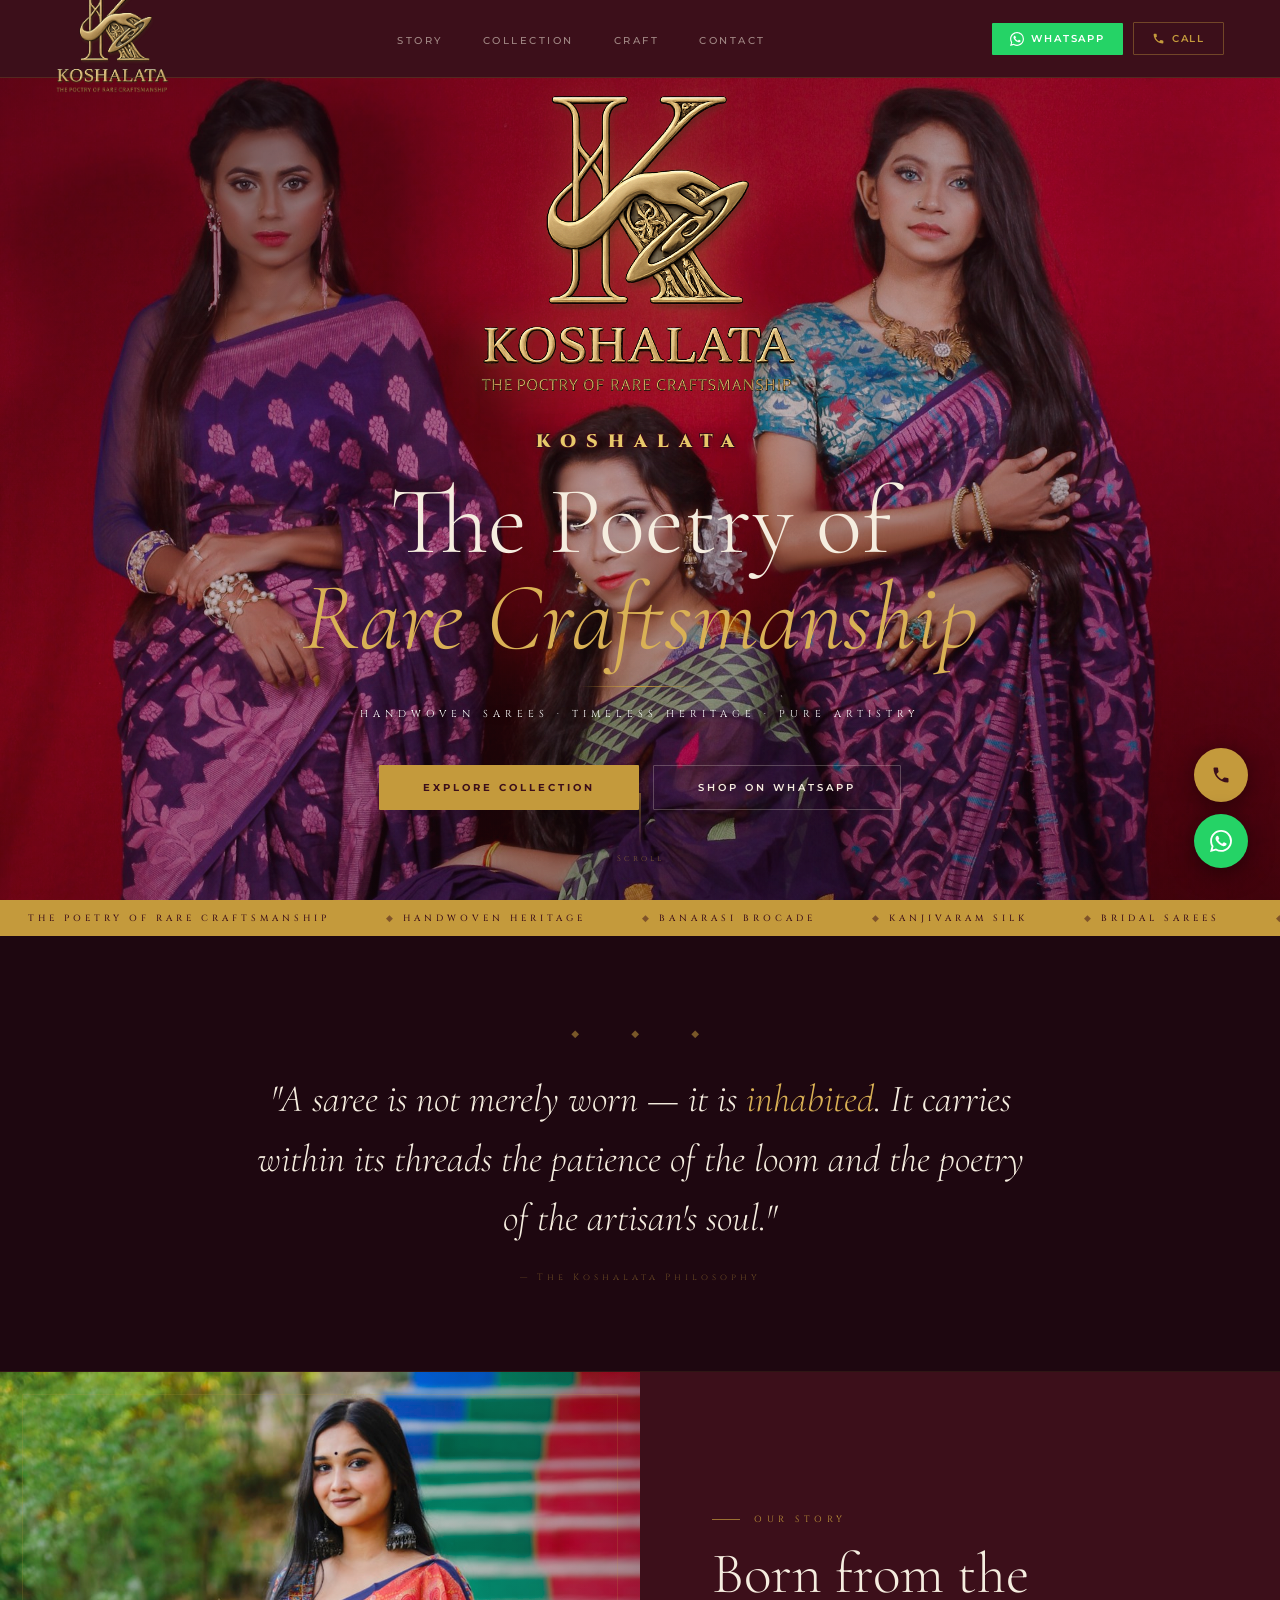
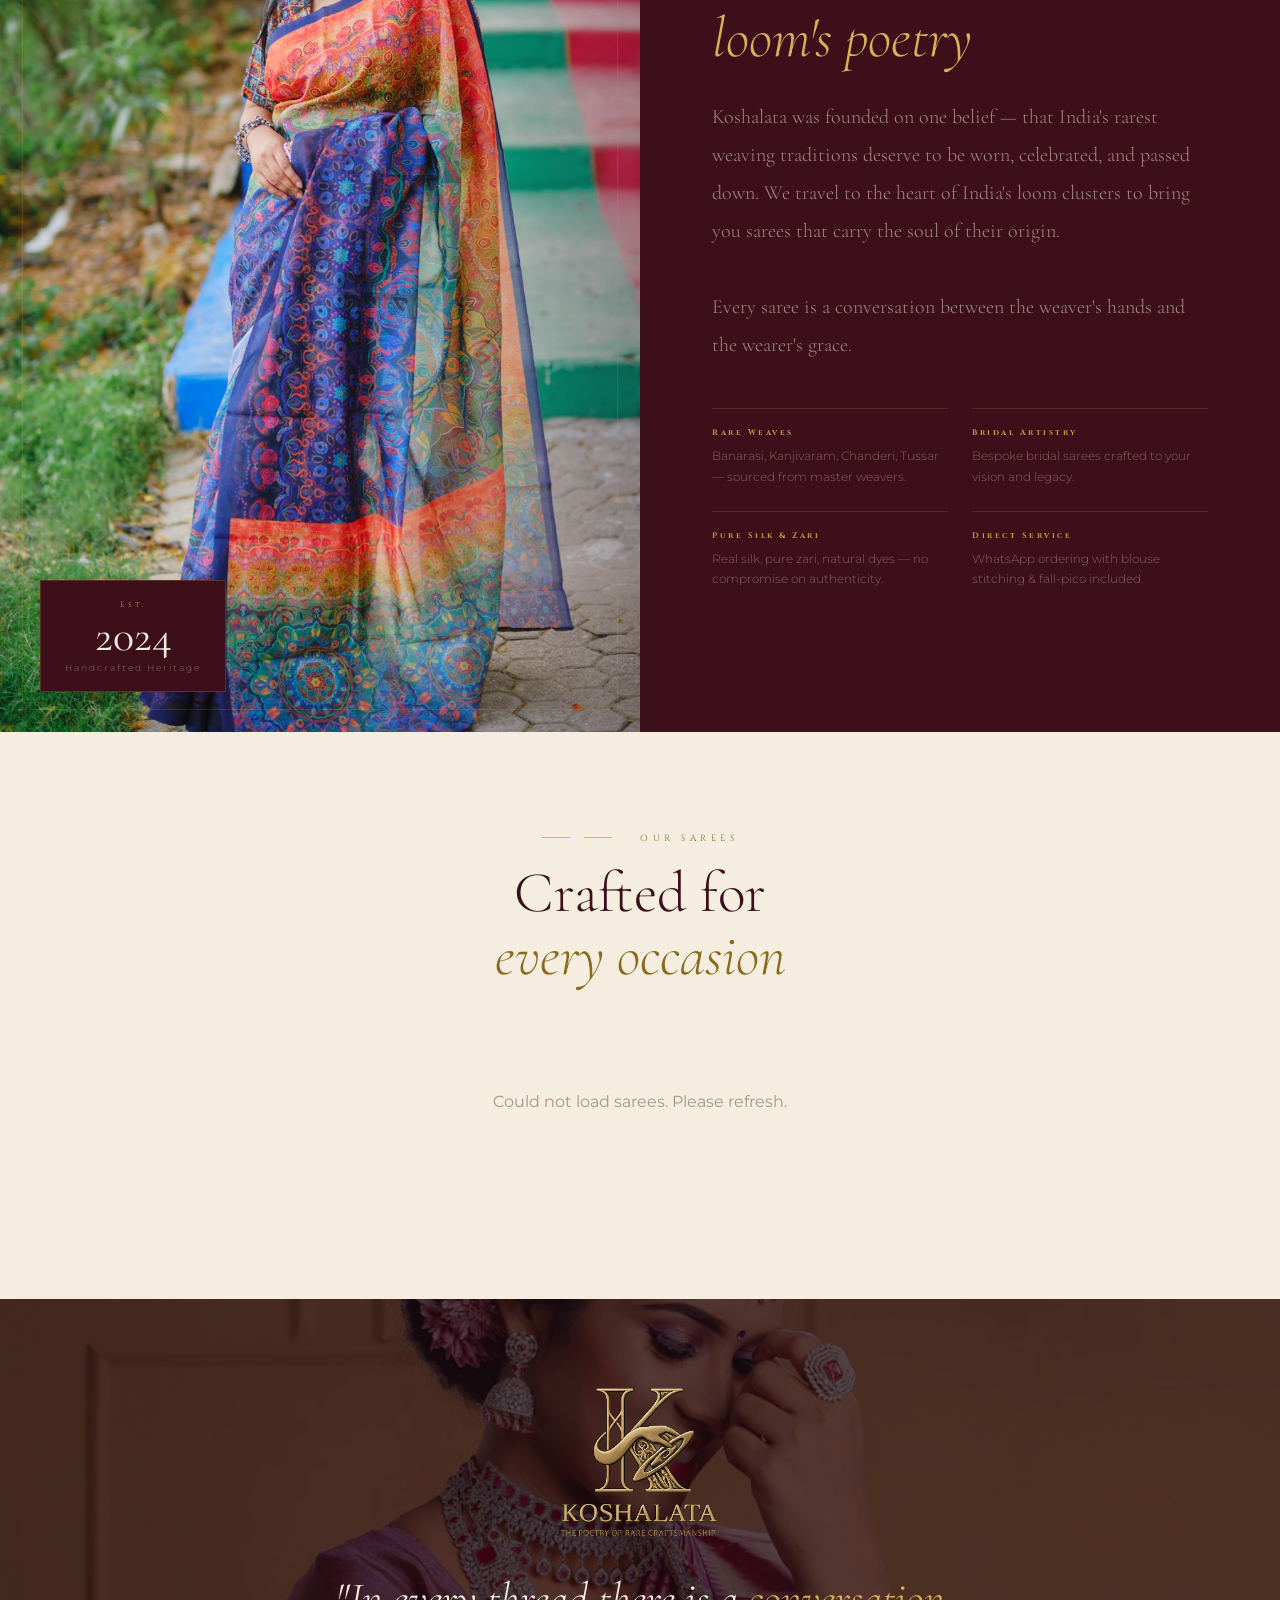
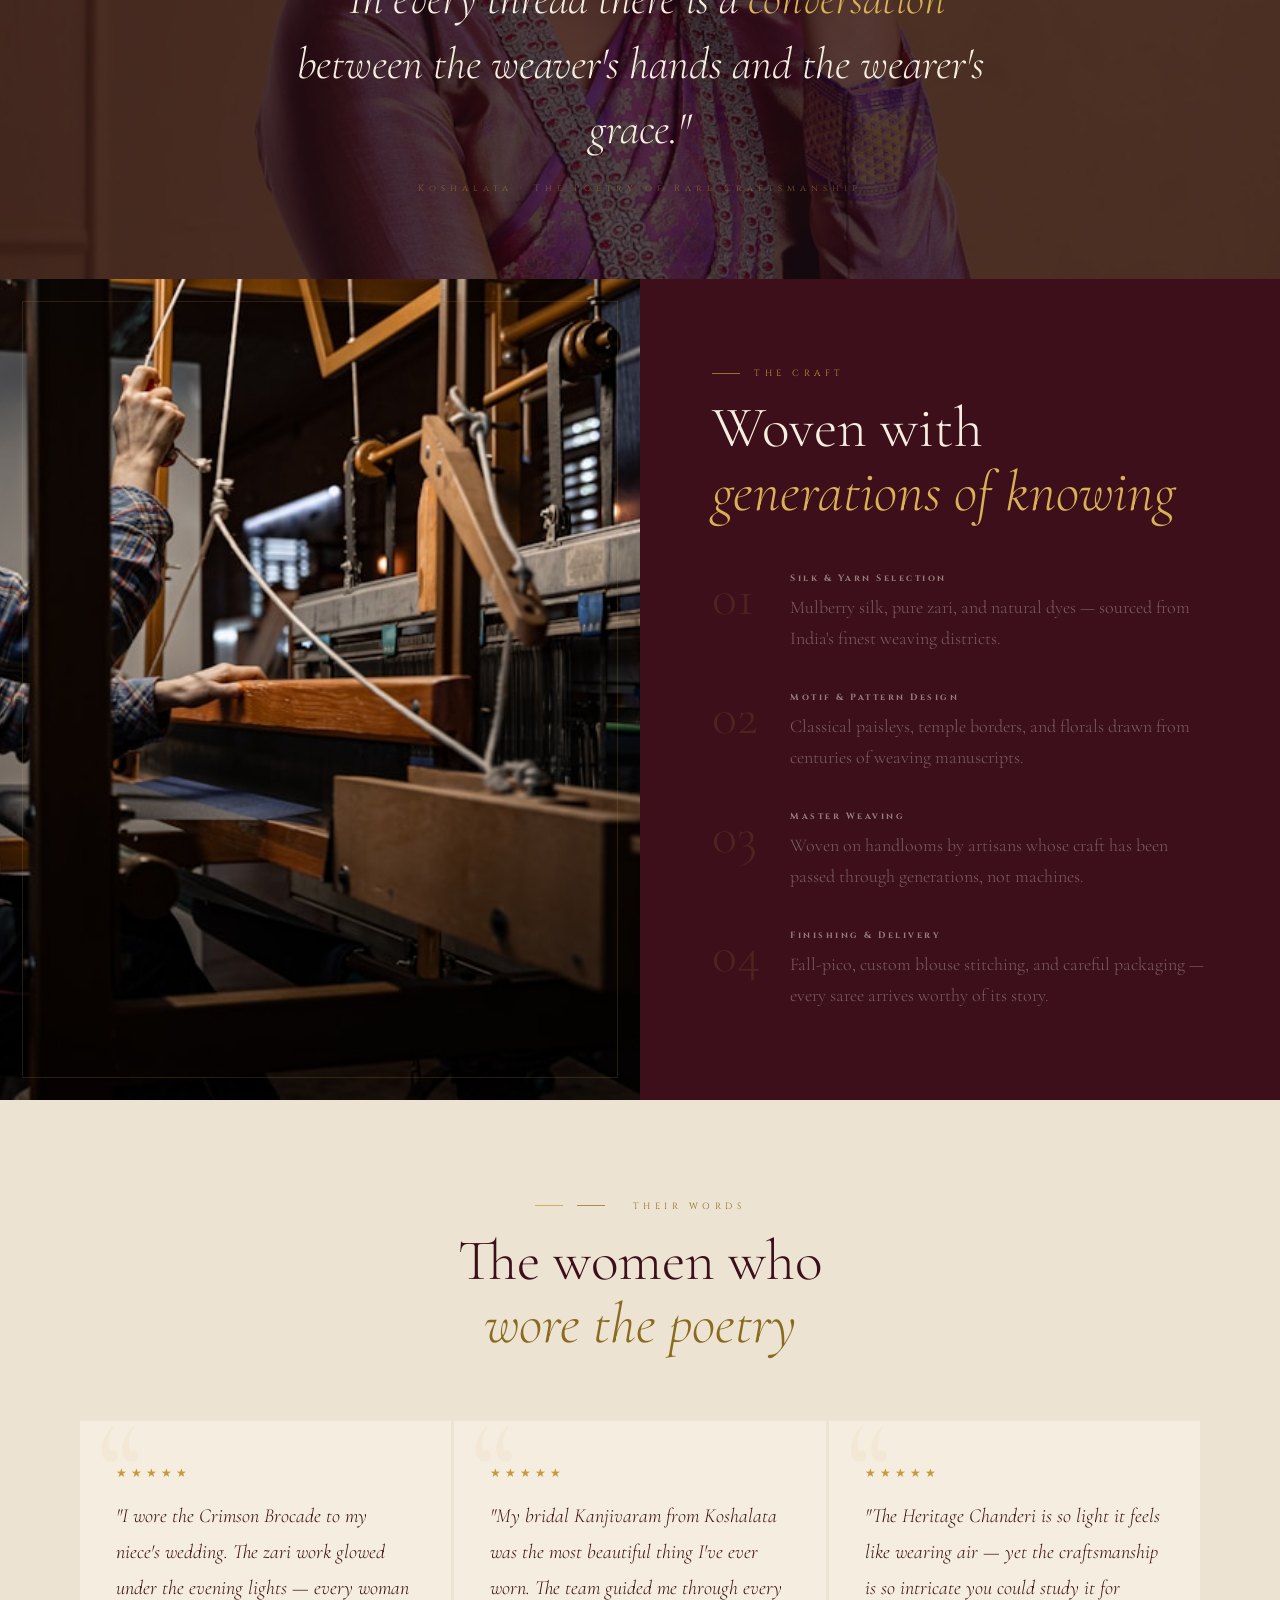
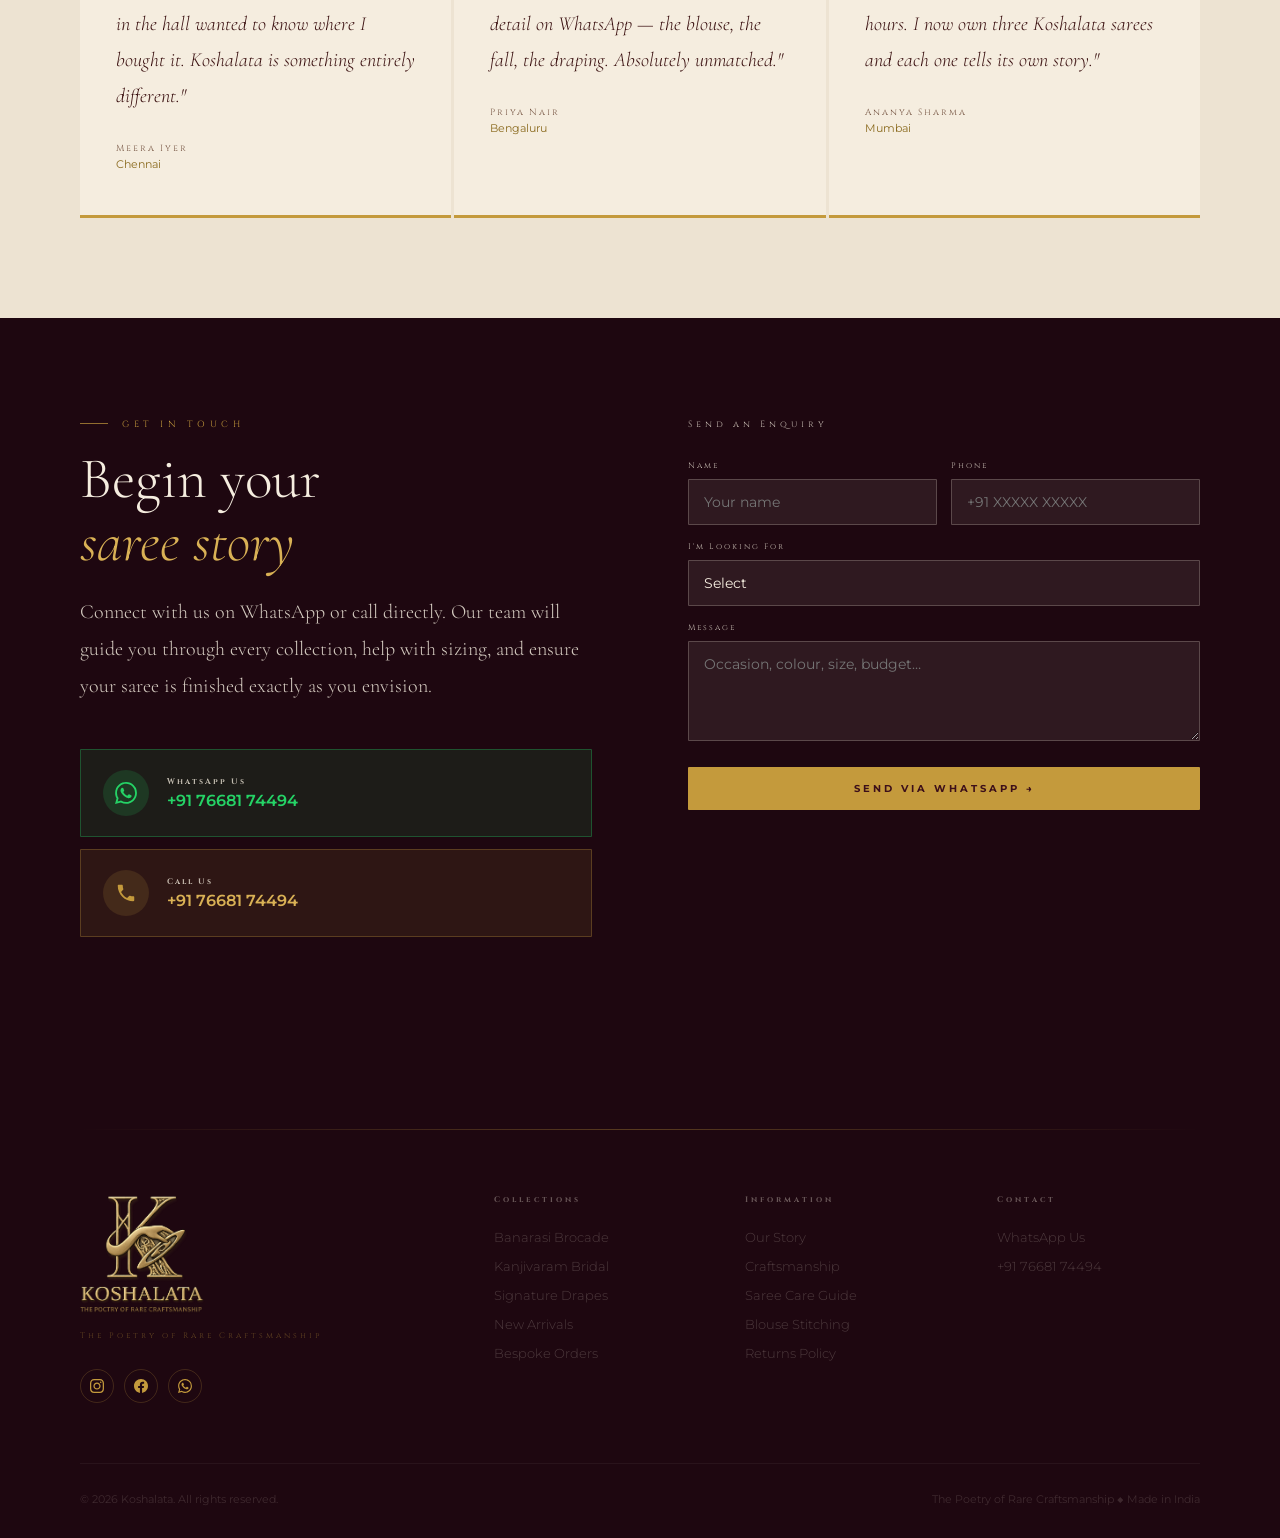
==== commit 95c5e166: "changing theme" ====
--- a/index.html
+++ b/index.html
@@ -8,13 +8,15 @@
   <link rel="preconnect" href="https://fonts.googleapis.com"/>
   <link rel="preconnect" href="https://fonts.gstatic.com" crossorigin/>
   <link href="https://fonts.googleapis.com/css2?family=Cormorant+Garamond:ital,wght@0,300;0,400;0,500;1,300;1,400;1,500&family=Cinzel:wght@400;500&family=Montserrat:wght@300;400;500;600&display=swap" rel="stylesheet"/>
+  
+  <link rel="icon" type="image/png" href="logo.png"/>
   <link rel="stylesheet" href="style.css"/>
 </head>
 <body>
  
 <!-- NAV -->
 <nav id="nav">
-  <img src="small logo.PNG" alt="Koshalata" class="nav-k" onclick="scrollToTop()"/>
+  <img src="logo.png" alt="Koshalata" class="nav-k" onclick="scrollToTop()"/>
   <ul class="nav-links">
     <li><a href="#story">Story</a></li>
     <li><a href="#sarees">Collection</a></li>
@@ -39,7 +41,7 @@
   <div class="hero-bg"></div>
   <div class="hero-veil"></div>
   <div class="hero-body">
-    <img src="small logo.PNG" alt="Koshalata" class="hero-k"/>
+    <img src="logo.png" alt="Koshalata" class="hero-k"/>
     <p class="hero-brand">Koshalata</p>
     <h1 class="hero-title">The Poetry of<br/><em>Rare Craftsmanship</em></h1>
     <div class="hero-rule"></div>
@@ -111,9 +113,6 @@
     <div class="prod-loading">Loading sarees…</div>
   </div>
 
-  <div class="prod-cta rv">
-    <a href="https://wa.me/917668174494?text=Hello%20Koshalata%2C%20please%20share%20the%20full%20saree%20catalogue." class="cta-gold" target="_blank" rel="noopener">View Full Catalogue on WhatsApp</a>
-  </div>
 </section>
 
 <!-- EDITORIAL -->
@@ -121,7 +120,7 @@
   <div class="ed-bg"><img src="img/saree4.jpg" alt="Koshalata editorial" loading="lazy"/></div>
   <div class="ed-veil"></div>
   <div class="ed-body rv">
-    <img src="small logo.PNG" alt="Koshalata" class="ed-k"/>
+    <img src="logo.png" alt="Koshalata" class="ed-k"/>
     <p class="ed-q">"In every thread there is a <span>conversation</span><br/>between the weaver's hands and the wearer's grace."</p>
     <p class="ed-attr">Koshalata · The Poetry of Rare Craftsmanship</p>
   </div>
@@ -178,11 +177,11 @@
       <p class="contact-desc">Connect with us on WhatsApp or call directly. Our team will guide you through every collection, help with sizing, and ensure your saree is finished exactly as you envision.</p>
       <a class="ch ch-wa" href="https://wa.me/917668174494?text=Hello%20Koshalata%2C%20I%27d%20like%20to%20enquire%20about%20your%20saree%20collections." target="_blank" rel="noopener">
         <div class="ch-ic"><svg width="22" height="22" viewBox="0 0 24 24" fill="#25D366"><path d="M17.472 14.382c-.297-.149-1.758-.867-2.03-.967-.273-.099-.471-.148-.67.15-.197.297-.767.966-.94 1.164-.173.199-.347.223-.644.075-.297-.15-1.255-.463-2.39-1.475-.883-.788-1.48-1.761-1.653-2.059-.173-.297-.018-.458.13-.606.134-.133.298-.347.446-.52.149-.174.198-.298.298-.497.099-.198.05-.371-.025-.52-.075-.149-.669-1.612-.916-2.207-.242-.579-.487-.5-.669-.51-.173-.008-.371-.01-.57-.01-.198 0-.52.074-.792.372-.272.297-1.04 1.016-1.04 2.479 0 1.462 1.065 2.875 1.213 3.074.149.198 2.096 3.2 5.077 4.487.709.306 1.262.489 1.694.625.712.227 1.36.195 1.871.118.571-.085 1.758-.719 2.006-1.413.248-.694.248-1.289.173-1.413-.074-.124-.272-.198-.57-.347m-5.421 7.403h-.004a9.87 9.87 0 01-5.031-1.378l-.361-.214-3.741.982.998-3.648-.235-.374a9.86 9.86 0 01-1.51-5.26c.001-5.45 4.436-9.884 9.888-9.884 2.64 0 5.122 1.03 6.988 2.898a9.825 9.825 0 012.893 6.994c-.003 5.45-4.437 9.884-9.885 9.884m8.413-18.297A11.815 11.815 0 0012.05 0C5.495 0 .16 5.335.157 11.892c0 2.096.547 4.142 1.588 5.945L.057 24l6.305-1.654a11.882 11.882 0 005.683 1.448h.005c6.554 0 11.89-5.335 11.893-11.893a11.821 11.821 0 00-3.48-8.413z"/></svg></div>
-        <div class="ch-mt"><h4>WhatsApp Us</h4><strong>+91 99999 99999</strong></div>
+        <div class="ch-mt"><h4>WhatsApp Us</h4><strong>+91 76681 74494</strong></div>
       </a>
       <a class="ch ch-ph" href="tel:+917668174494">
         <div class="ch-ic"><svg width="22" height="22" viewBox="0 0 24 24" fill="#C49A3C"><path d="M6.62 10.79c1.44 2.83 3.76 5.14 6.59 6.59l2.2-2.2c.27-.27.67-.36 1.02-.24 1.12.37 2.33.57 3.57.57.55 0 1 .45 1 1V20c0 .55-.45 1-1 1-9.39 0-17-7.61-17-17 0-.55.45-1 1-1h3.5c.55 0 1 .45 1 1 0 1.25.2 2.45.57 3.57.11.35.03.74-.25 1.02l-2.2 2.2z"/></svg></div>
-        <div class="ch-mt"><h4>Call Us</h4><strong>+91 99999 99999</strong></div>
+        <div class="ch-mt"><h4>Call Us</h4><strong>+91 76681 74494</strong></div>
       </a>
     </div>
     <div class="rv">
@@ -215,7 +214,7 @@
   <div class="foot-rule"></div>
   <div class="foot-grid">
     <div>
-      <img src="small logo.PNG" alt="Koshalata" class="foot-k"/>
+      <img src="logo.png" alt="Koshalata" class="foot-k"/>
       <p class="foot-sub">The Poetry of Rare Craftsmanship</p>
       <div class="socs">
         <a href="#" class="soc" aria-label="Instagram"><svg width="14" height="14" viewBox="0 0 24 24" fill="currentColor"><path d="M12 2.163c3.204 0 3.584.012 4.85.07 3.252.148 4.771 1.691 4.919 4.919.058 1.265.069 1.645.069 4.849 0 3.205-.012 3.584-.069 4.849-.149 3.225-1.664 4.771-4.919 4.919-1.266.058-1.644.07-4.85.07-3.204 0-3.584-.012-4.849-.07-3.26-.149-4.771-1.699-4.919-4.92-.058-1.265-.07-1.644-.07-4.849 0-3.204.013-3.583.07-4.849.149-3.227 1.664-4.771 4.919-4.919 1.266-.057 1.645-.069 4.849-.069zm0-2.163c-3.259 0-3.667.014-4.947.072-4.358.2-6.78 2.618-6.98 6.98-.059 1.281-.073 1.689-.073 4.948 0 3.259.014 3.668.072 4.948.2 4.358 2.618 6.78 6.98 6.98 1.281.058 1.689.072 4.948.072 3.259 0 3.668-.014 4.948-.072 4.354-.2 6.782-2.618 6.979-6.98.059-1.28.073-1.689.073-4.948 0-3.259-.014-3.667-.072-4.947-.196-4.354-2.617-6.78-6.979-6.98-1.281-.059-1.69-.073-4.949-.073zm0 5.838c-3.403 0-6.162 2.759-6.162 6.162s2.759 6.163 6.162 6.163 6.162-2.759 6.162-6.163c0-3.403-2.759-6.162-6.162-6.162zm0 10.162c-2.209 0-4-1.79-4-4 0-2.209 1.791-4 4-4s4 1.791 4 4c0 2.21-1.791 4-4 4zm6.406-11.845c-.796 0-1.441.645-1.441 1.44s.645 1.44 1.441 1.44c.795 0 1.439-.645 1.439-1.44s-.644-1.44-1.439-1.44z"/></svg></a>
@@ -225,7 +224,7 @@
     </div>
     <div class="foot-col"><h4>Collections</h4><ul><li><a href="#collections">Banarasi Brocade</a></li><li><a href="#collections">Kanjivaram Bridal</a></li><li><a href="#collections">Signature Drapes</a></li><li><a href="#sarees">New Arrivals</a></li><li><a href="#contact">Bespoke Orders</a></li></ul></div>
     <div class="foot-col"><h4>Information</h4><ul><li><a href="#story">Our Story</a></li><li><a href="#craft">Craftsmanship</a></li><li><a href="#contact">Saree Care Guide</a></li><li><a href="#contact">Blouse Stitching</a></li><li><a href="#contact">Returns Policy</a></li></ul></div>
-    <div class="foot-col"><h4>Contact</h4><ul><li><a href="https://wa.me/917668174494" target="_blank">WhatsApp Us</a></li><li><a href="tel:+917668174494">+91 99999 99999</a></li><li><a href="mailto:hello@koshalata.in">hello@koshalata.in</a></li></ul></div>
+    <div class="foot-col"><h4>Contact</h4><ul><li><a href="https://wa.me/917668174494" target="_blank">WhatsApp Us</a></li><li><a href="tel:+917668174494">+91 76681 74494</a></li></ul></div>
   </div>
   <div class="foot-btm">
     <p class="foot-cp">© 2026 Koshalata. All rights reserved.</p>
--- a/style.css
+++ b/style.css
@@ -52,7 +52,7 @@
 nav.up { height: 62px; box-shadow: 0 6px 40px rgba(0,0,0,.55); }
 
 .nav-k {
-  height: 50px; width: auto; cursor: pointer;
+  height: 110px; width: auto; cursor: pointer;
   transition: opacity .3s;
 }
 .nav-k:hover { opacity: .82; }
@@ -125,7 +125,7 @@
 }
 
 .hero-k {
-  width: 120px; height: auto;
+  width: 320px; height: auto;
   margin-bottom: 32px;
   animation: fadeUp .9s .1s ease both;
   filter: drop-shadow(0 4px 24px rgba(196,154,60,.35));
@@ -133,8 +133,9 @@
 
 .hero-brand {
   font-family: 'Cinzel', serif;
-  font-size: 13px; letter-spacing: 10px; text-transform: uppercase;
-  color: var(--g); margin-bottom: 20px;
+  font-size: 18px; letter-spacing: 10px; text-transform: uppercase;
+  color: #E8C96A; font-weight: 900; margin-bottom: 20px;
+  text-shadow: 0 0 8px #3C0F1A, 0 0 20px #3C0F1A, 1px 1px 0 #3C0F1A, -1px -1px 0 #3C0F1A, 1px -1px 0 #3C0F1A, -1px 1px 0 #3C0F1A;
   animation: fadeUp .9s .25s ease both;
 }
 
@@ -157,7 +158,8 @@
 .hero-tagline {
   font-family: 'Cinzel', serif;
   font-size: 10px; letter-spacing: 5px; text-transform: uppercase;
-  color: rgba(196,154,60,.75); margin-bottom: 44px;
+  color: #ffffff; margin-bottom: 44px;
+  text-shadow: 0 1px 6px rgba(0,0,0,.7);
   animation: fadeUp .9s .6s ease both;
 }
 
@@ -310,7 +312,7 @@
 .ed-bg img { width:100%; height:100%; object-fit:cover; object-position:center 30%; }
 .ed-veil { position:absolute; inset:0; background:rgba(20,5,12,.72); }
 .ed-body { position:relative; z-index:2; padding:40px 80px; max-width: 900px; }
-.ed-k { width:80px; height:auto; margin:0 auto 28px; opacity:.9; }
+.ed-k { width:160px; height:auto; margin:0 auto 28px; opacity:.9; }
 .ed-q {
   font-family:'Cormorant Garamond',serif;
   font-size:clamp(24px, 3.5vw, 48px); color:var(--cr);
@@ -432,29 +434,29 @@
 
 .contact-desc {
   font-family:'Cormorant Garamond',serif; font-size:20px;
-  color:rgba(245,237,223,.48); line-height:1.85; font-weight:300; margin:20px 0 44px;
+  color:rgba(245,237,223,.85); line-height:1.85; font-weight:300; margin:20px 0 44px;
 }
 .ch {
   display:flex; align-items:center; gap:18px; padding:20px 22px; margin-bottom:12px;
   text-decoration:none; border-radius:1px; transition:transform .3s;
 }
 .ch:hover { transform:translateX(6px); }
-.ch-wa { background:rgba(37,211,102,.07); border:1px solid rgba(37,211,102,.14); }
-.ch-wa:hover { background:rgba(37,211,102,.12); border-color:rgba(37,211,102,.32); }
-.ch-ph { background:rgba(196,154,60,.07); border:1px solid rgba(196,154,60,.14); }
-.ch-ph:hover { background:rgba(196,154,60,.12); border-color:rgba(196,154,60,.36); }
+.ch-wa { background:rgba(37,211,102,.1); border:1px solid rgba(37,211,102,.3); }
+.ch-wa:hover { background:rgba(37,211,102,.16); border-color:rgba(37,211,102,.5); }
+.ch-ph { background:rgba(196,154,60,.1); border:1px solid rgba(196,154,60,.3); }
+.ch-ph:hover { background:rgba(196,154,60,.16); border-color:rgba(196,154,60,.55); }
 .ch-ic { width:46px; height:46px; border-radius:50%; display:flex; align-items:center; justify-content:center; flex-shrink:0; }
-.ch-wa .ch-ic { background:rgba(37,211,102,.1); }
-.ch-ph .ch-ic { background:rgba(196,154,60,.1); }
-.ch-mt h4 { font-family:'Cinzel',serif; font-size:8px; letter-spacing:2px; color:rgba(245,237,223,.3); margin-bottom:4px; }
+.ch-wa .ch-ic { background:rgba(37,211,102,.15); }
+.ch-ph .ch-ic { background:rgba(196,154,60,.15); }
+.ch-mt h4 { font-family:'Cinzel',serif; font-size:8px; letter-spacing:2px; color:rgba(245,237,223,.75); margin-bottom:4px; }
 .ch-wa .ch-mt strong { color:#25D366; font-size:16px; font-weight:600; }
-.ch-ph .ch-mt strong { color:var(--g); font-size:16px; font-weight:600; }
-
-.form-lbl { font-family:'Cinzel',serif; font-size:9px; letter-spacing:4px; color:rgba(245,237,223,.28); display:block; margin-bottom:30px; }
+.ch-ph .ch-mt strong { color:var(--g-l); font-size:16px; font-weight:600; }
+
+.form-lbl { font-family:'Cinzel',serif; font-size:9px; letter-spacing:4px; color:rgba(245,237,223,.75); display:block; margin-bottom:30px; }
 .fg { margin-bottom:16px; }
-.fg label { font-family:'Cinzel',serif; font-size:8px; letter-spacing:2px; color:rgba(245,237,223,.28); display:block; margin-bottom:8px; }
+.fg label { font-family:'Cinzel',serif; font-size:8px; letter-spacing:2px; color:rgba(245,237,223,.75); display:block; margin-bottom:8px; }
 .fg input, .fg textarea, .fg select {
-  width:100%; background:rgba(245,237,223,.04); border:1px solid rgba(245,237,223,.08);
+  width:100%; background:rgba(245,237,223,.08); border:1px solid rgba(245,237,223,.22);
   color:var(--cr); padding:13px 15px; font-size:14px;
   font-family:'Montserrat',sans-serif; outline:none; border-radius:1px;
   transition:border-color .3s; appearance:none;
@@ -496,7 +498,7 @@
 .foot-rule { height:1px; background:linear-gradient(to right, transparent, rgba(196,154,60,.35), transparent); margin-bottom:64px; }
 .foot-grid { display:grid; grid-template-columns:1.8fr 1fr 1fr 1fr; gap:48px; margin-bottom:60px; }
 
-.foot-k { height:72px; width:auto; margin-bottom:16px; }
+.foot-k { height:120px; width:auto; margin-bottom:16px; }
 .foot-sub { font-family:'Cinzel',serif; font-size:8px; letter-spacing:3px; color:rgba(196,154,60,.4); margin-bottom:28px; }
 .socs { display:flex; gap:10px; }
 .soc {
@@ -561,7 +563,7 @@
   .floats { bottom:20px; right:16px; }
   .pillars { grid-template-columns:1fr; }
   .fg-2 { grid-template-columns:1fr; }
-  .hero-k { width:88px; }
+  .hero-k { width:220px; }
 }
 @media (max-width:480px) {
   .foot-grid { grid-template-columns:1fr; }
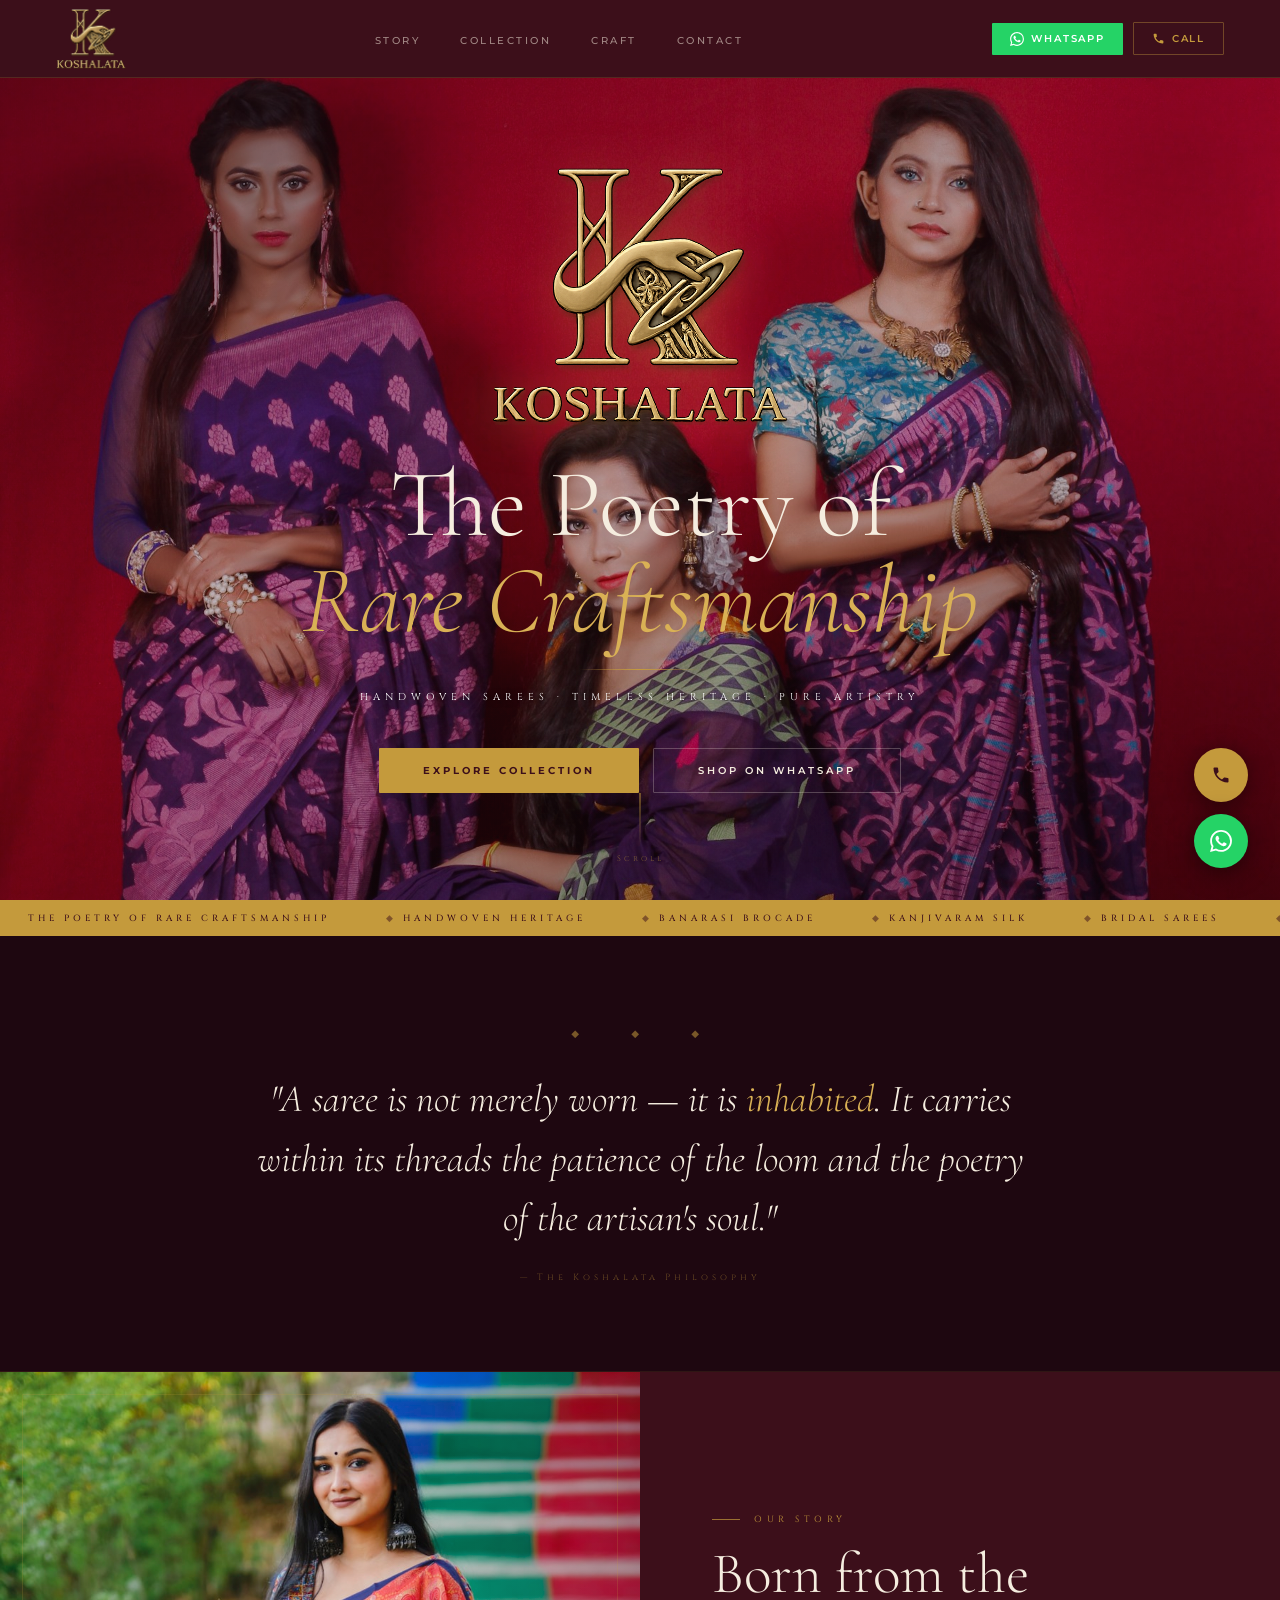
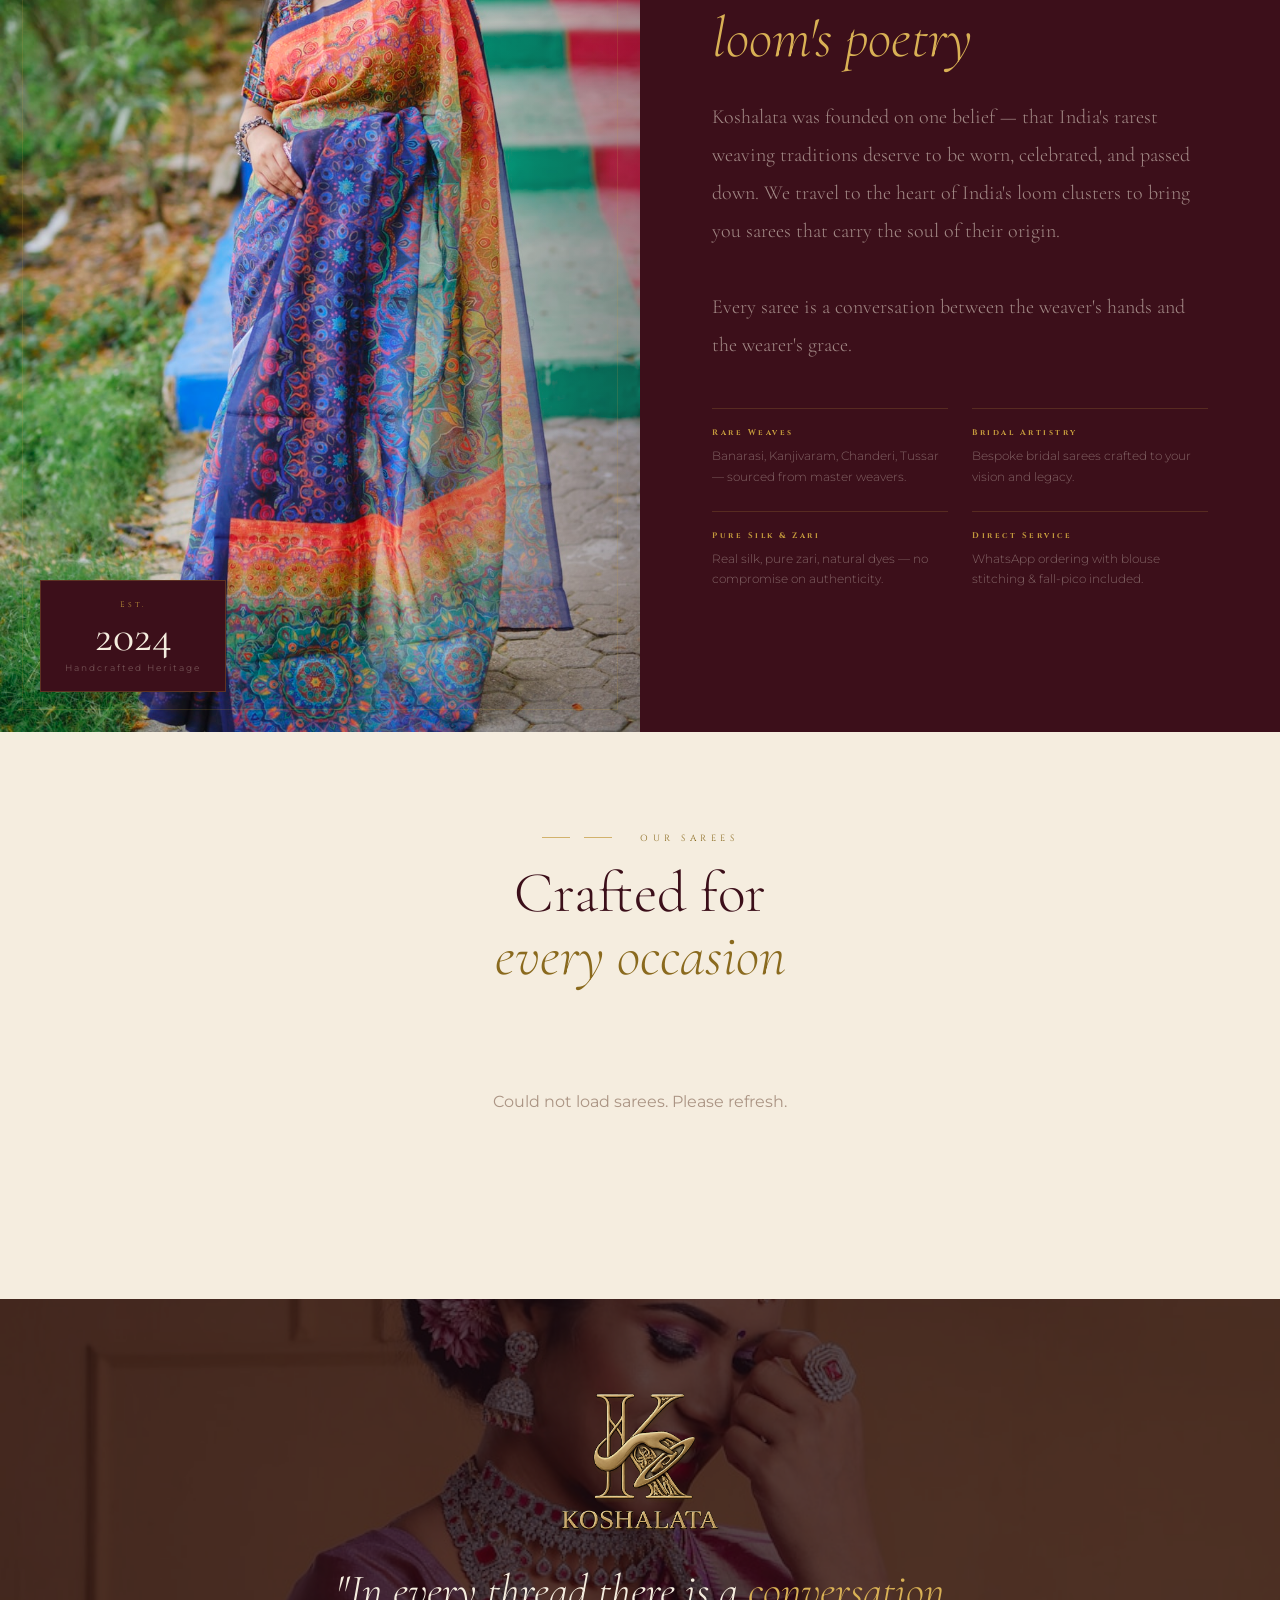
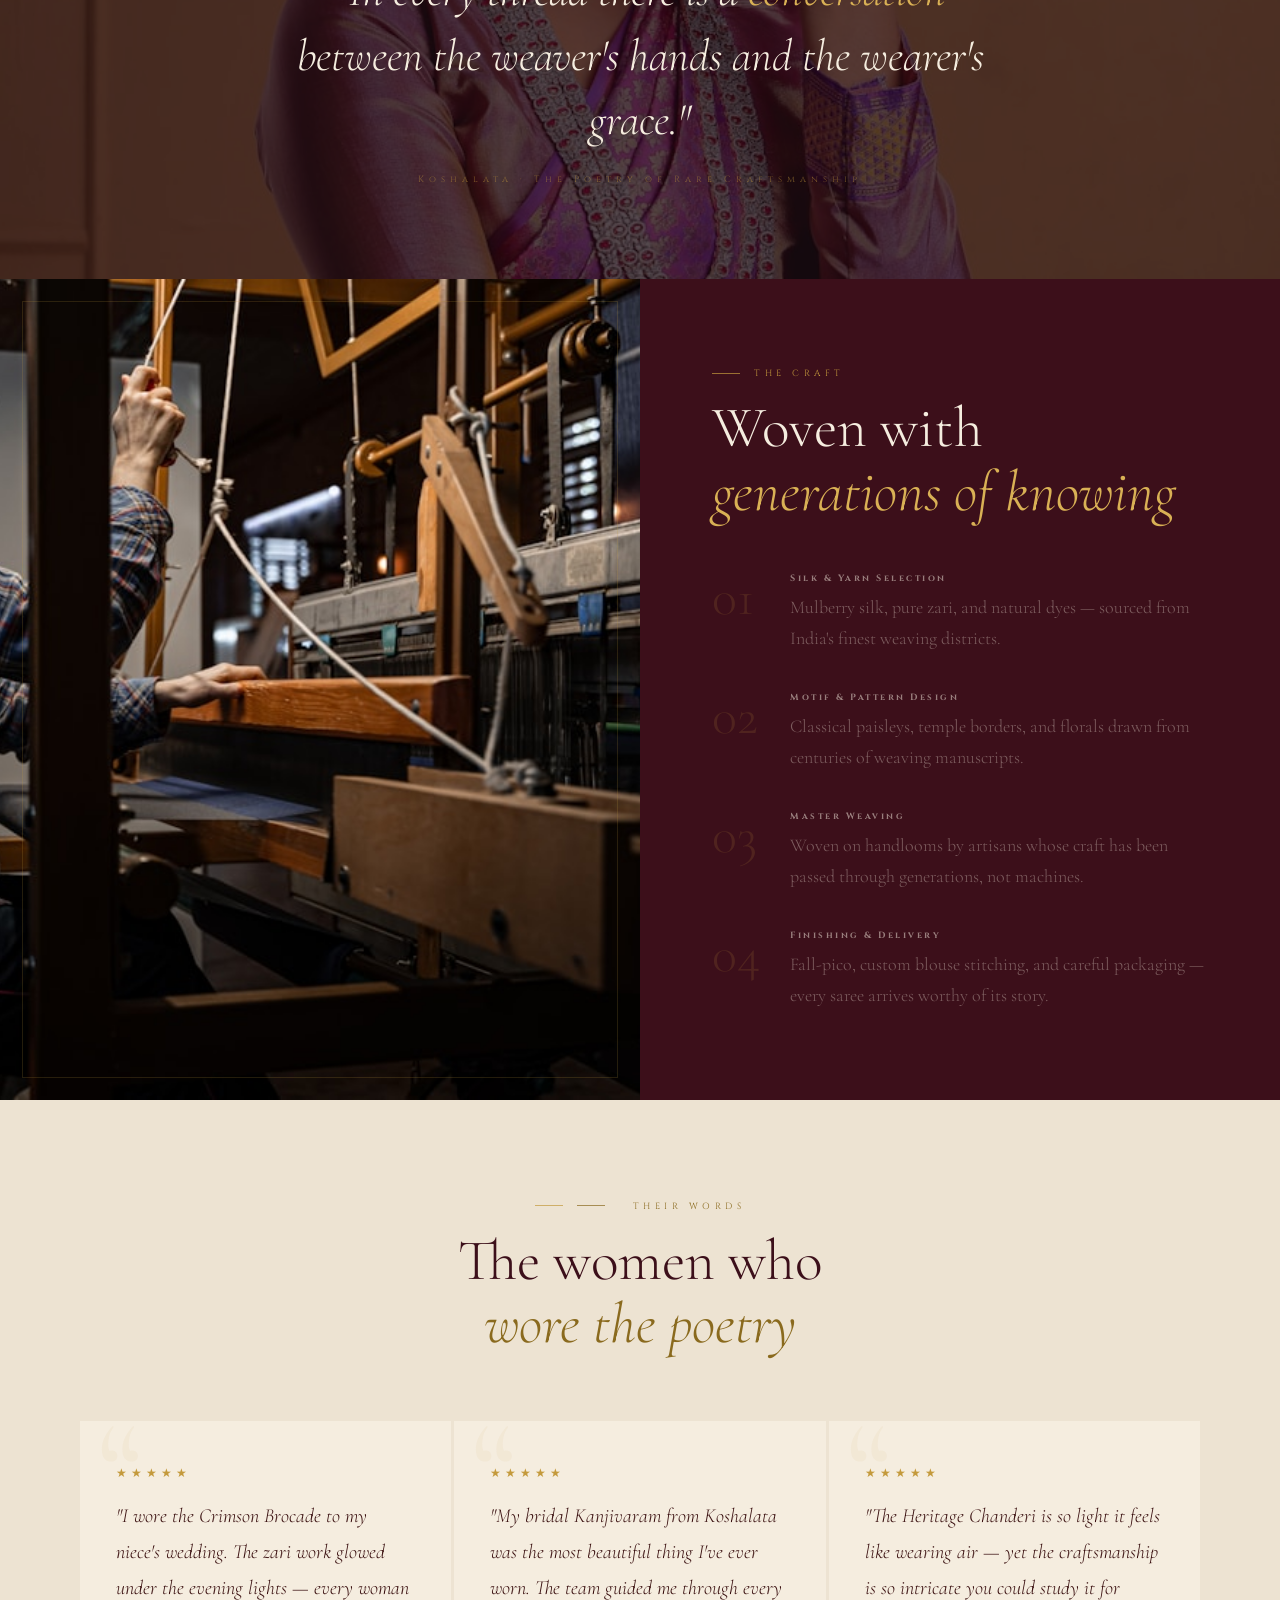
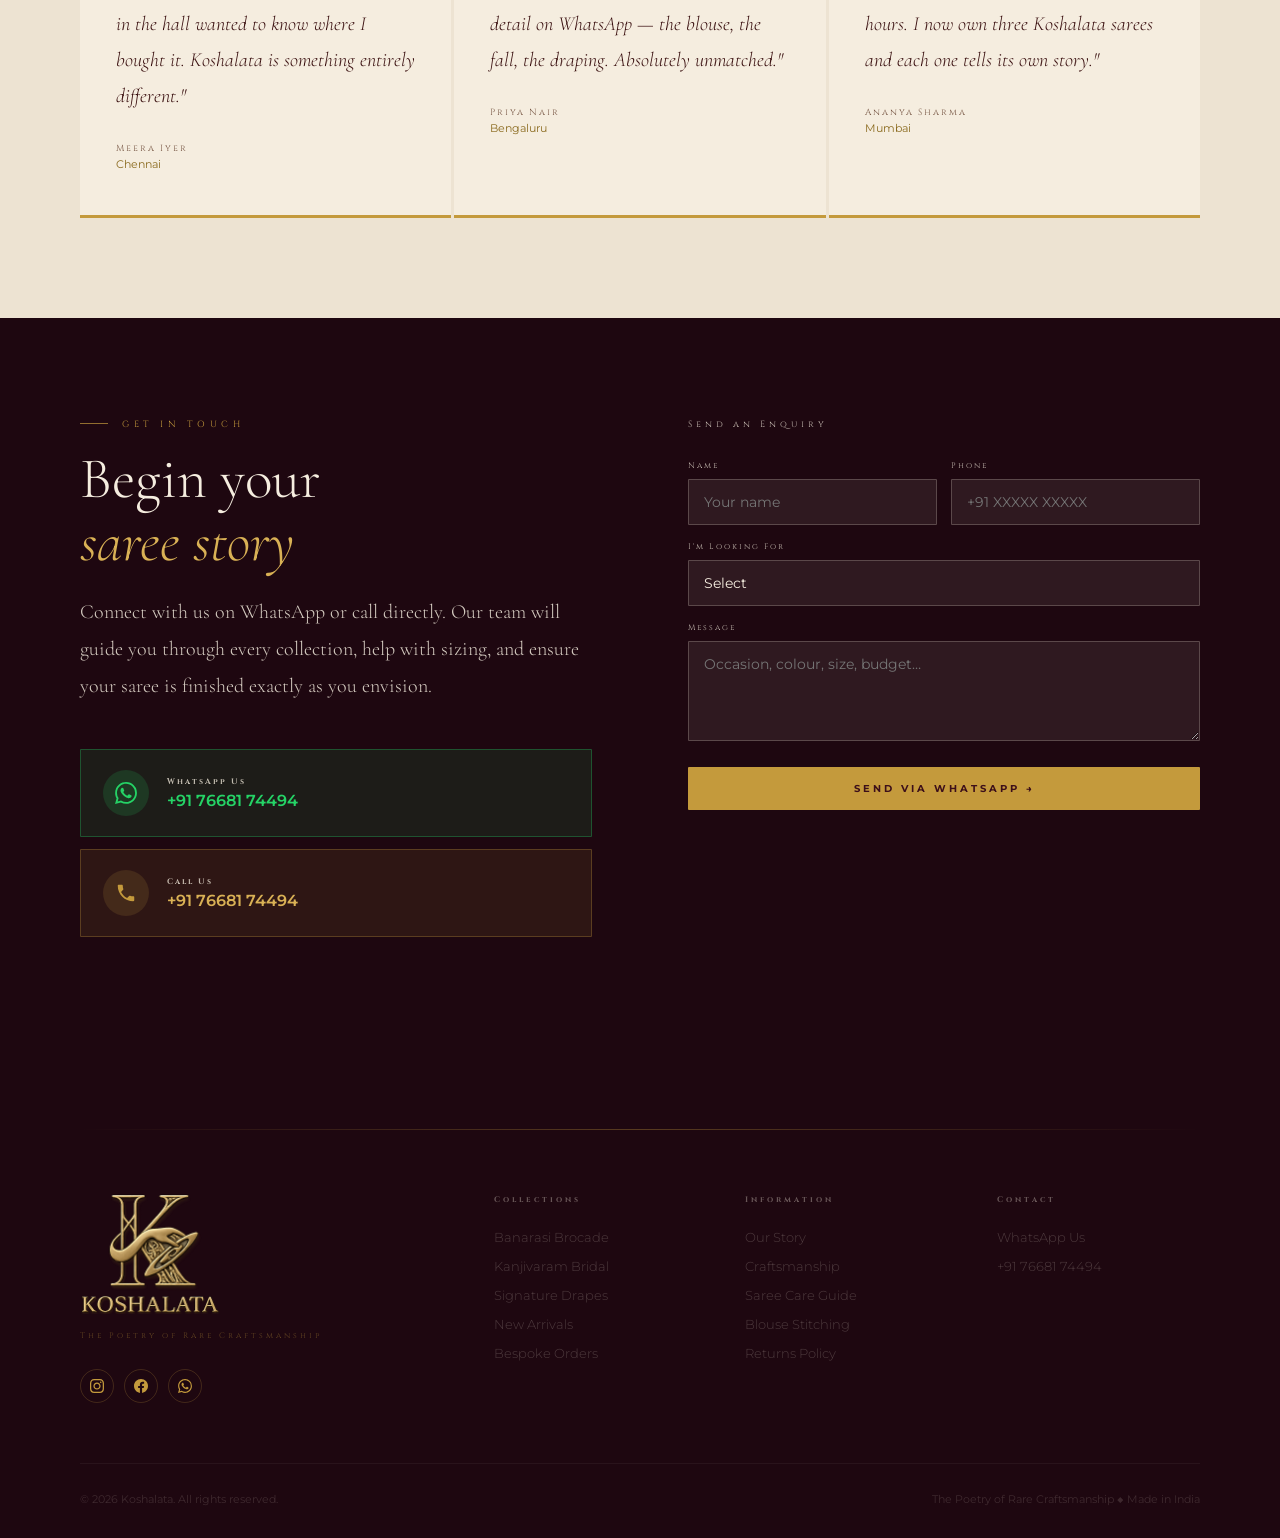
==== commit 3af0a494: "changing logo" ====
--- a/index.html
+++ b/index.html
@@ -42,7 +42,6 @@
   <div class="hero-veil"></div>
   <div class="hero-body">
     <img src="logo.png" alt="Koshalata" class="hero-k"/>
-    <p class="hero-brand">Koshalata</p>
     <h1 class="hero-title">The Poetry of<br/><em>Rare Craftsmanship</em></h1>
     <div class="hero-rule"></div>
     <p class="hero-tagline">Handwoven Sarees · Timeless Heritage · Pure Artistry</p>
--- a/style.css
+++ b/style.css
@@ -52,7 +52,7 @@
 nav.up { height: 62px; box-shadow: 0 6px 40px rgba(0,0,0,.55); }
 
 .nav-k {
-  height: 110px; width: auto; cursor: pointer;
+  height: 60px; width: auto; cursor: pointer;
   transition: opacity .3s;
 }
 .nav-k:hover { opacity: .82; }
@@ -125,8 +125,8 @@
 }
 
 .hero-k {
-  width: 320px; height: auto;
-  margin-bottom: 32px;
+  width: 300px; height: auto;
+  margin-top: 60px; margin-bottom: 32px;
   animation: fadeUp .9s .1s ease both;
   filter: drop-shadow(0 4px 24px rgba(196,154,60,.35));
 }
@@ -563,7 +563,7 @@
   .floats { bottom:20px; right:16px; }
   .pillars { grid-template-columns:1fr; }
   .fg-2 { grid-template-columns:1fr; }
-  .hero-k { width:220px; }
+  .hero-k { width:240px; }
 }
 @media (max-width:480px) {
   .foot-grid { grid-template-columns:1fr; }
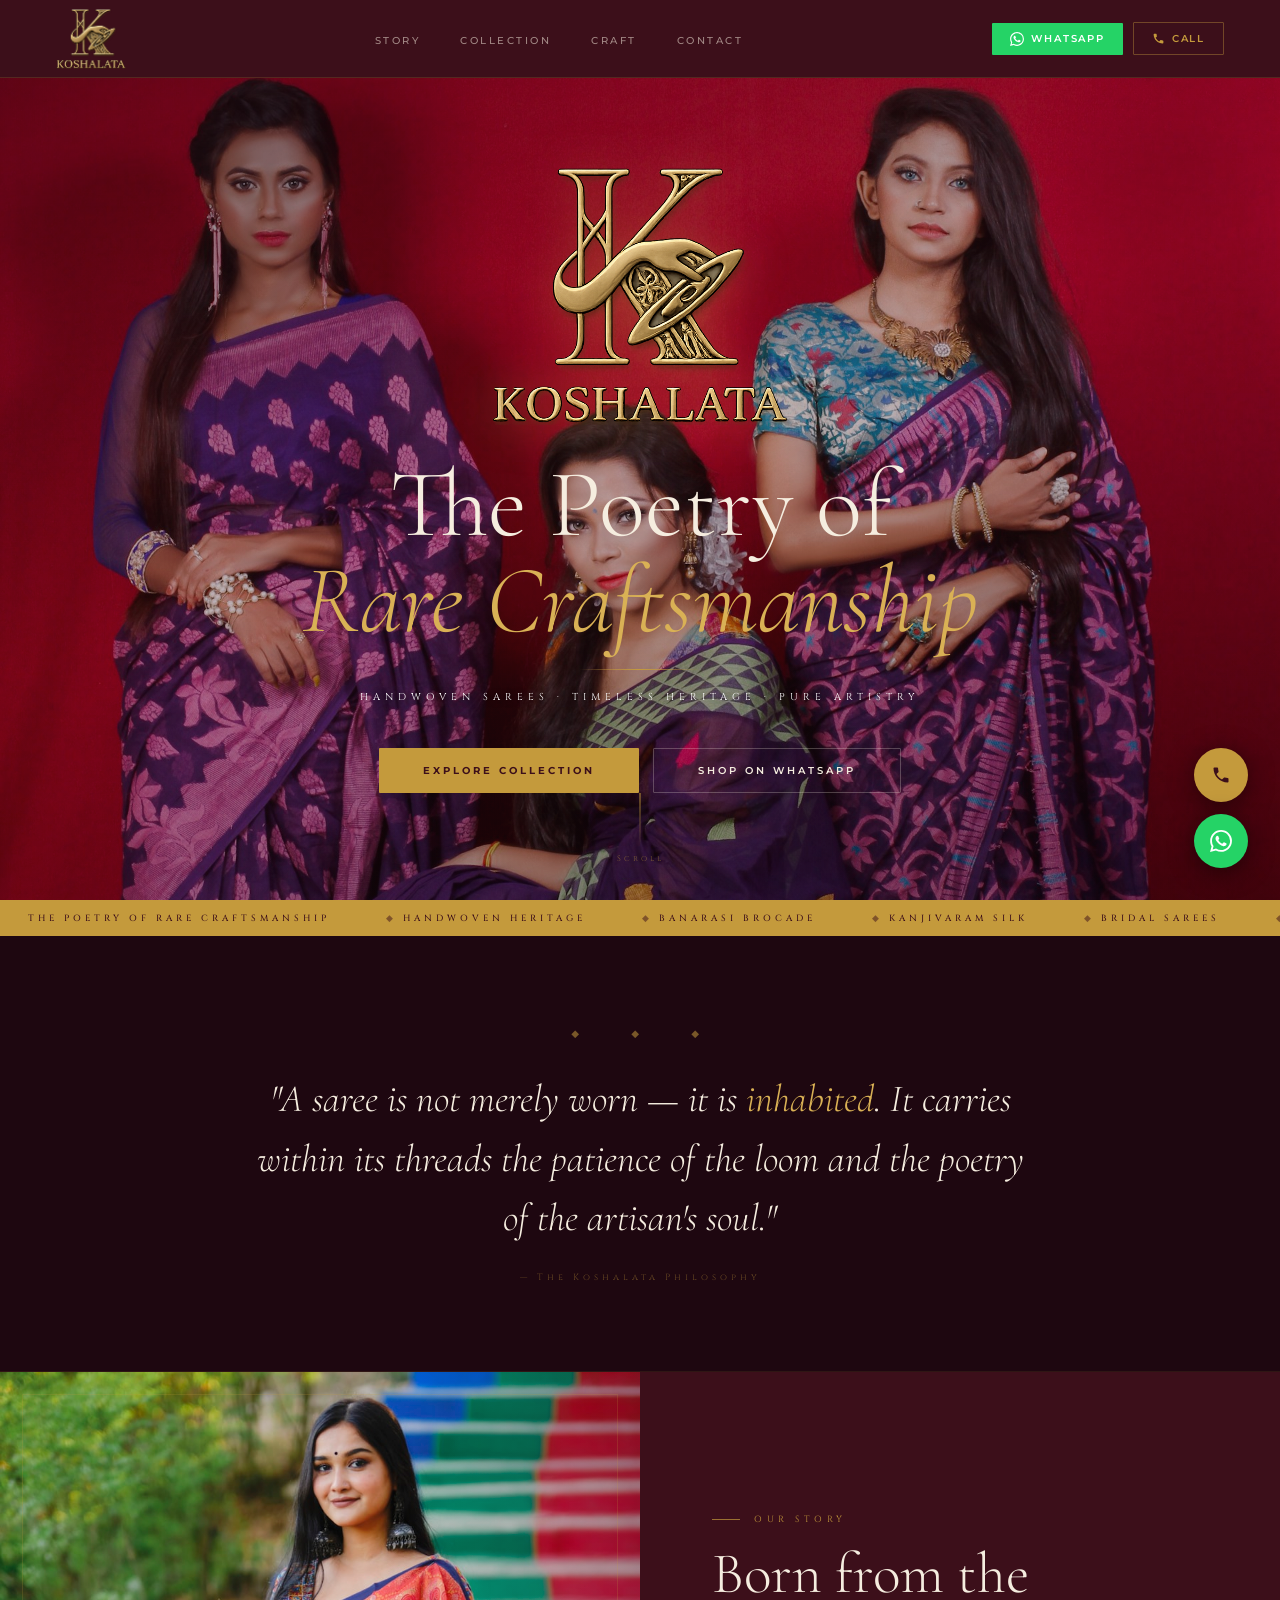
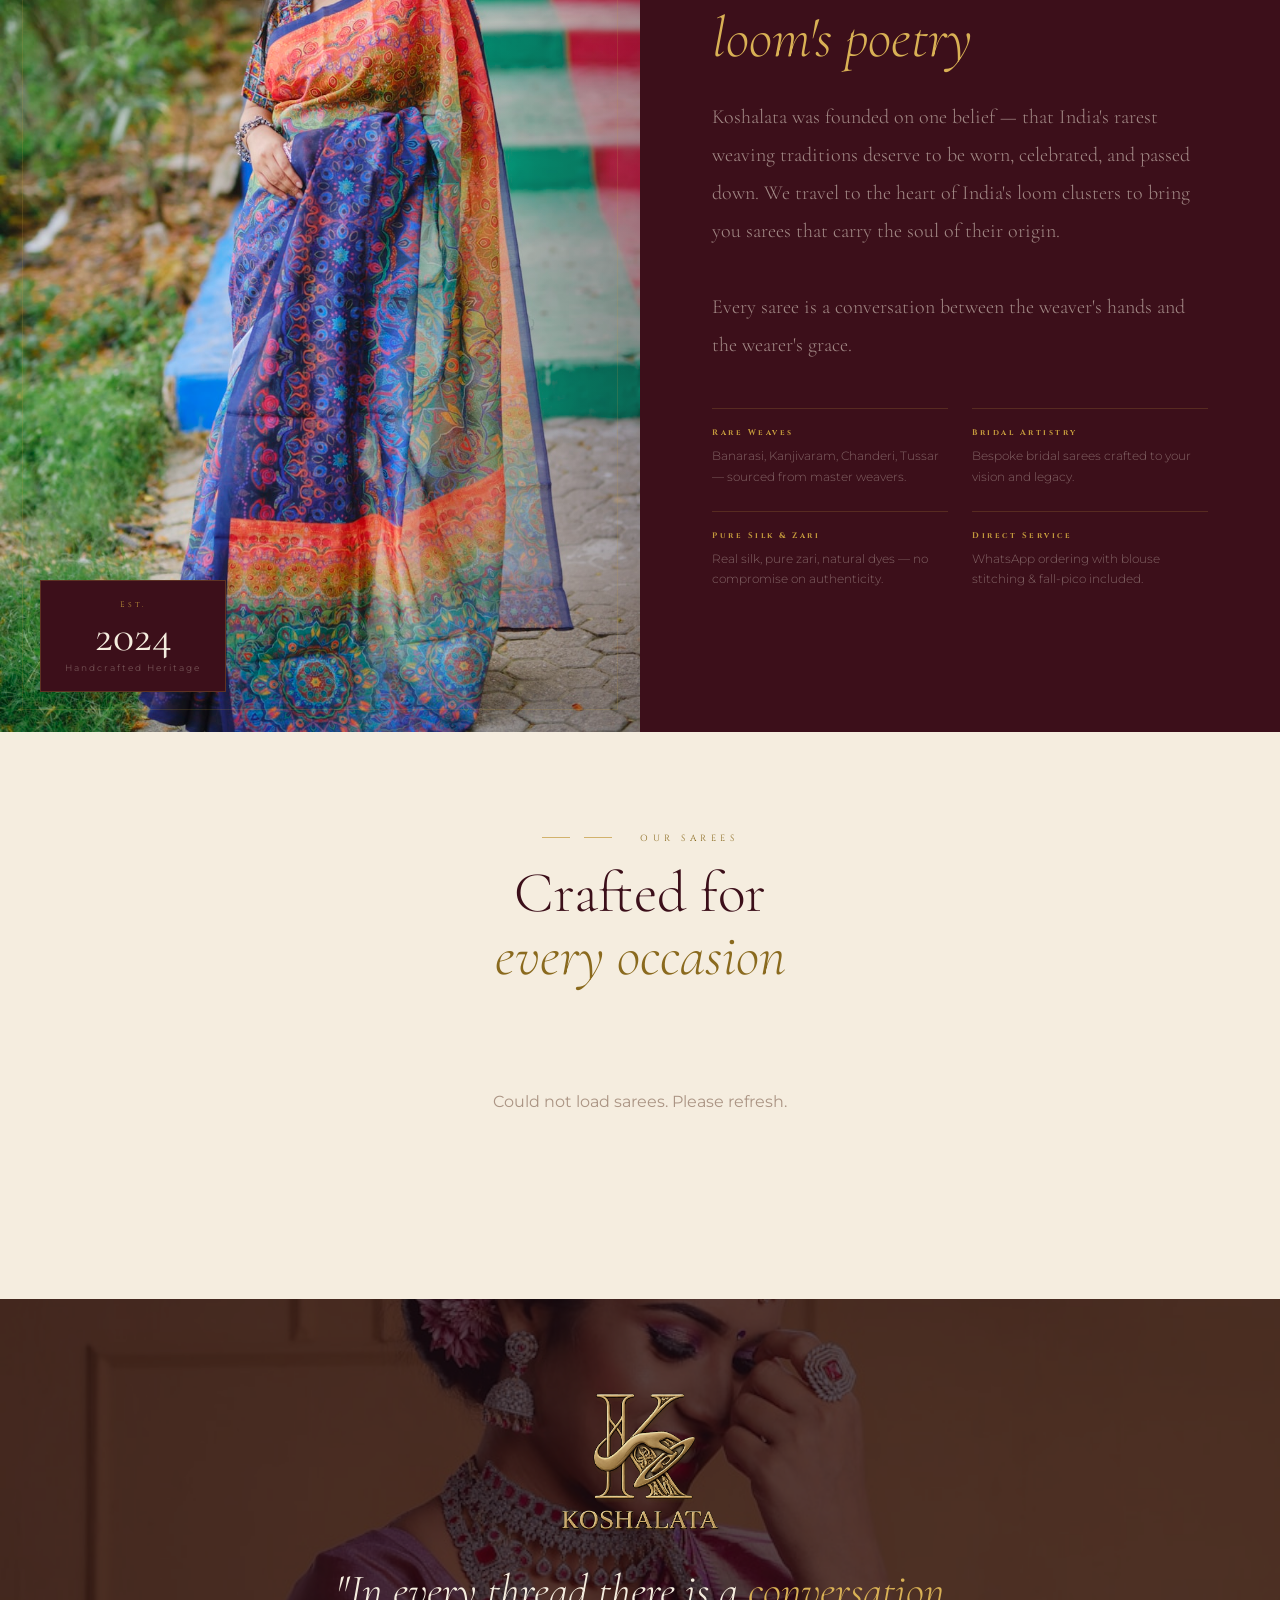
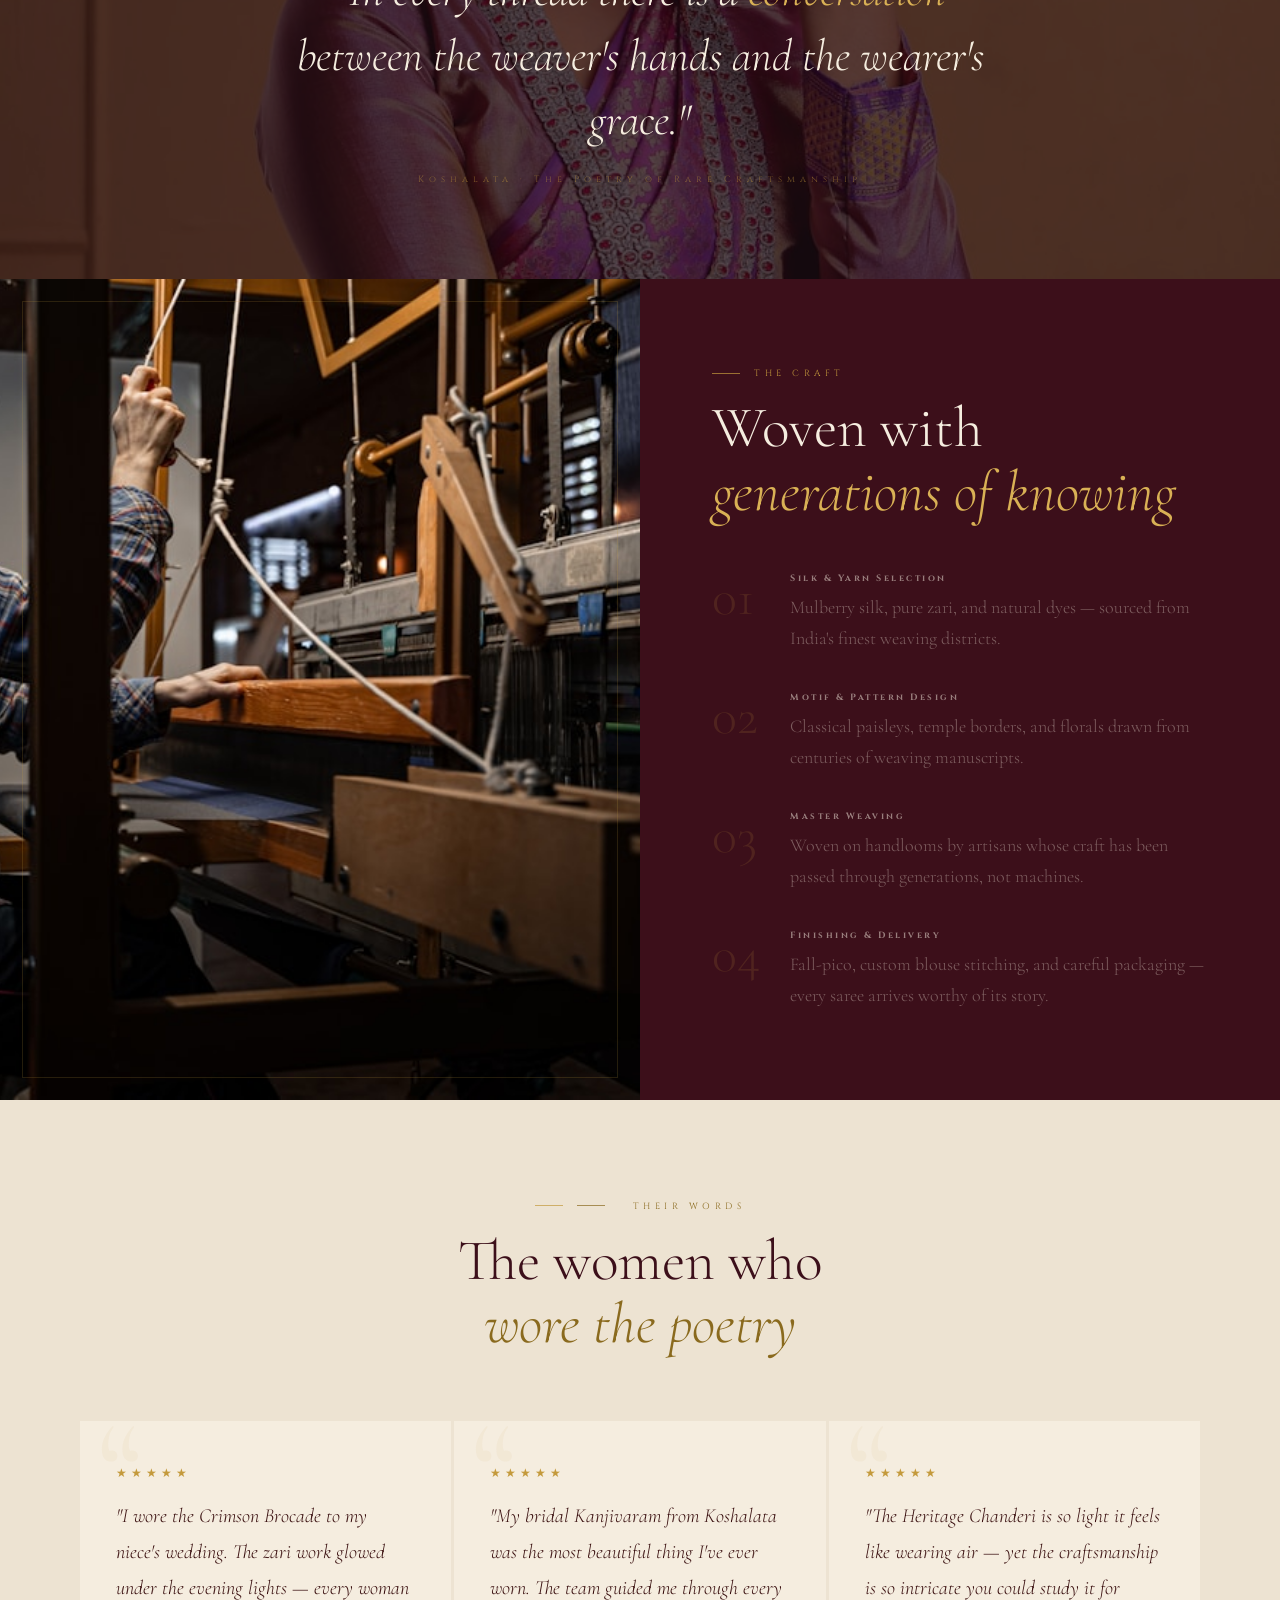
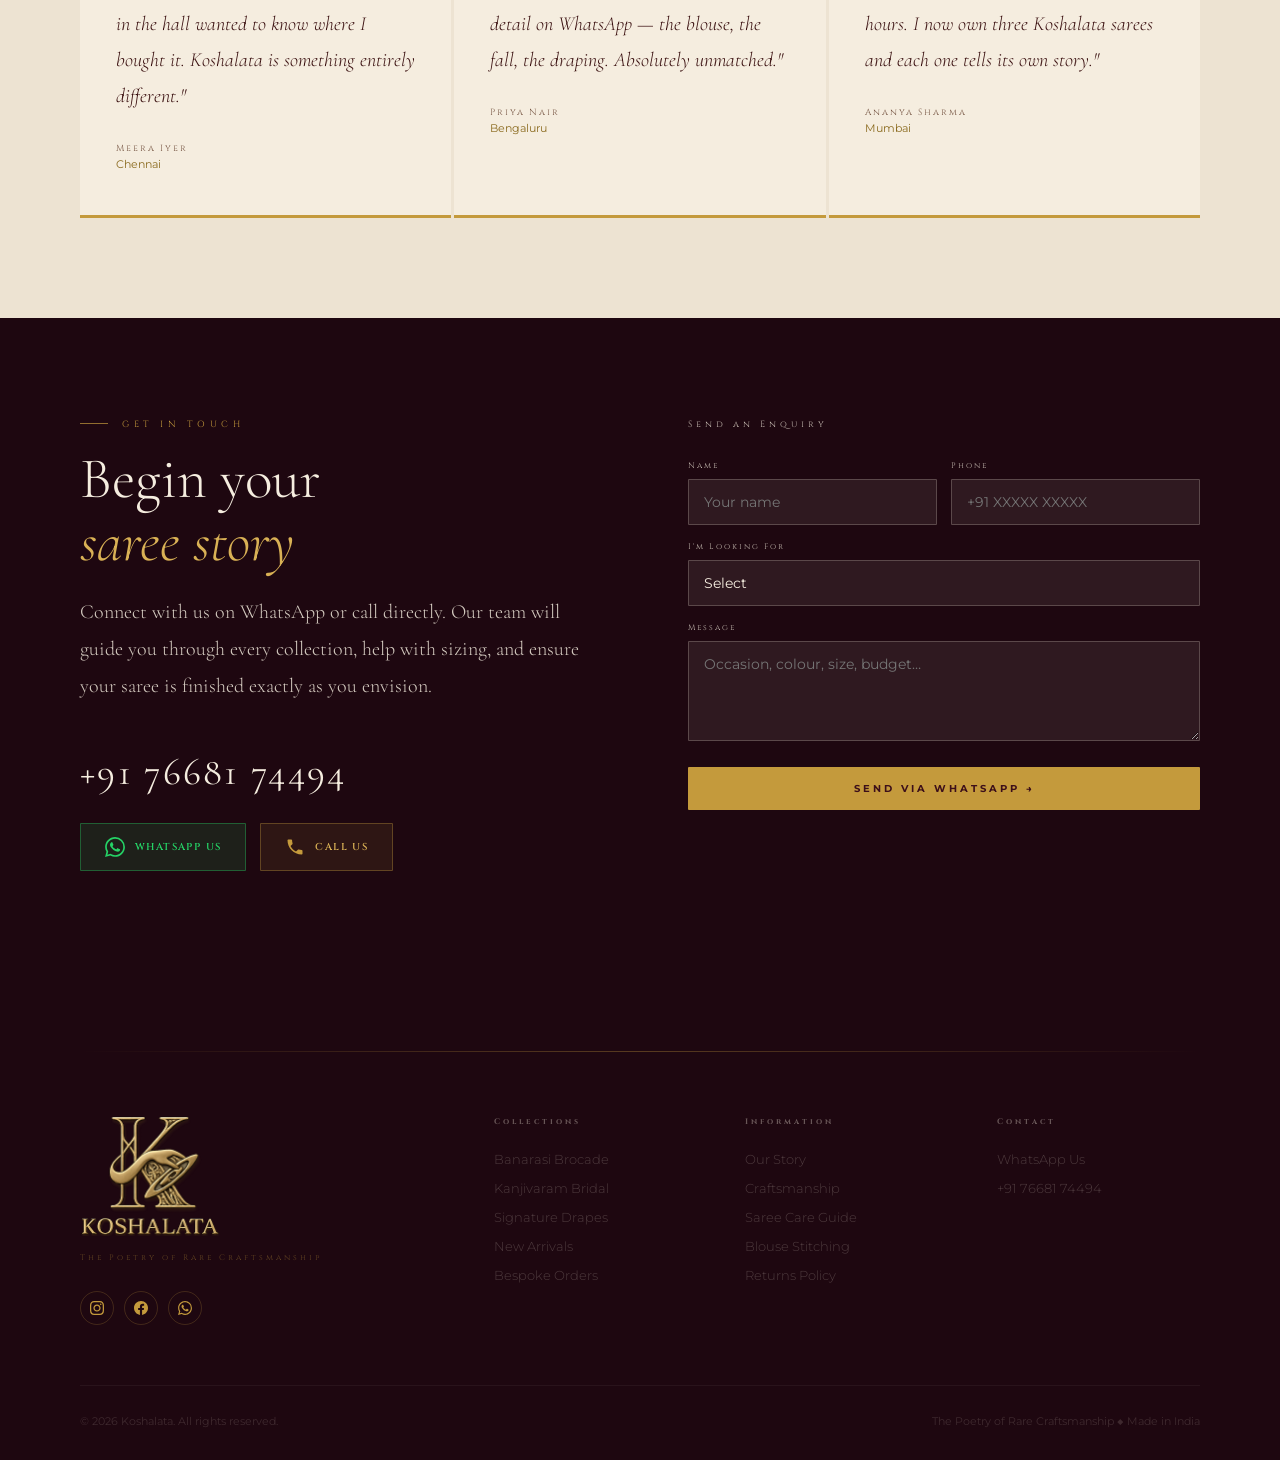
==== commit 65cbfa50: "Simplify contact: show number once, WhatsApp Us and Call Us as clean tags" ====
--- a/index.html
+++ b/index.html
@@ -3,7 +3,7 @@
 <head>
   <meta charset="UTF-8"/>
   <meta name="viewport" content="width=device-width, initial-scale=1.0"/>
-  <title>Koshalata — The Poetry of Rare Craftsmanship test</title>
+  <title>Koshalata</title>
   <meta name="description" content="Koshalata — Handcrafted sarees of rare artistry."/>
   <link rel="preconnect" href="https://fonts.googleapis.com"/>
   <link rel="preconnect" href="https://fonts.gstatic.com" crossorigin/>
@@ -174,14 +174,17 @@
       <p class="tag">Get in Touch</p>
       <h2 class="serif on-dark">Begin your<br/><em>saree story</em></h2>
       <p class="contact-desc">Connect with us on WhatsApp or call directly. Our team will guide you through every collection, help with sizing, and ensure your saree is finished exactly as you envision.</p>
-      <a class="ch ch-wa" href="https://wa.me/917668174494?text=Hello%20Koshalata%2C%20I%27d%20like%20to%20enquire%20about%20your%20saree%20collections." target="_blank" rel="noopener">
-        <div class="ch-ic"><svg width="22" height="22" viewBox="0 0 24 24" fill="#25D366"><path d="M17.472 14.382c-.297-.149-1.758-.867-2.03-.967-.273-.099-.471-.148-.67.15-.197.297-.767.966-.94 1.164-.173.199-.347.223-.644.075-.297-.15-1.255-.463-2.39-1.475-.883-.788-1.48-1.761-1.653-2.059-.173-.297-.018-.458.13-.606.134-.133.298-.347.446-.52.149-.174.198-.298.298-.497.099-.198.05-.371-.025-.52-.075-.149-.669-1.612-.916-2.207-.242-.579-.487-.5-.669-.51-.173-.008-.371-.01-.57-.01-.198 0-.52.074-.792.372-.272.297-1.04 1.016-1.04 2.479 0 1.462 1.065 2.875 1.213 3.074.149.198 2.096 3.2 5.077 4.487.709.306 1.262.489 1.694.625.712.227 1.36.195 1.871.118.571-.085 1.758-.719 2.006-1.413.248-.694.248-1.289.173-1.413-.074-.124-.272-.198-.57-.347m-5.421 7.403h-.004a9.87 9.87 0 01-5.031-1.378l-.361-.214-3.741.982.998-3.648-.235-.374a9.86 9.86 0 01-1.51-5.26c.001-5.45 4.436-9.884 9.888-9.884 2.64 0 5.122 1.03 6.988 2.898a9.825 9.825 0 012.893 6.994c-.003 5.45-4.437 9.884-9.885 9.884m8.413-18.297A11.815 11.815 0 0012.05 0C5.495 0 .16 5.335.157 11.892c0 2.096.547 4.142 1.588 5.945L.057 24l6.305-1.654a11.882 11.882 0 005.683 1.448h.005c6.554 0 11.89-5.335 11.893-11.893a11.821 11.821 0 00-3.48-8.413z"/></svg></div>
-        <div class="ch-mt"><h4>WhatsApp Us</h4><strong>+91 76681 74494</strong></div>
-      </a>
-      <a class="ch ch-ph" href="tel:+917668174494">
-        <div class="ch-ic"><svg width="22" height="22" viewBox="0 0 24 24" fill="#C49A3C"><path d="M6.62 10.79c1.44 2.83 3.76 5.14 6.59 6.59l2.2-2.2c.27-.27.67-.36 1.02-.24 1.12.37 2.33.57 3.57.57.55 0 1 .45 1 1V20c0 .55-.45 1-1 1-9.39 0-17-7.61-17-17 0-.55.45-1 1-1h3.5c.55 0 1 .45 1 1 0 1.25.2 2.45.57 3.57.11.35.03.74-.25 1.02l-2.2 2.2z"/></svg></div>
-        <div class="ch-mt"><h4>Call Us</h4><strong>+91 76681 74494</strong></div>
-      </a>
+      <p class="contact-number">+91 76681 74494</p>
+      <div class="contact-actions">
+        <a class="ch ch-wa" href="https://wa.me/917668174494?text=Hello%20Koshalata%2C%20I%27d%20like%20to%20enquire%20about%20your%20saree%20collections." target="_blank" rel="noopener">
+          <svg width="20" height="20" viewBox="0 0 24 24" fill="#25D366"><path d="M17.472 14.382c-.297-.149-1.758-.867-2.03-.967-.273-.099-.471-.148-.67.15-.197.297-.767.966-.94 1.164-.173.199-.347.223-.644.075-.297-.15-1.255-.463-2.39-1.475-.883-.788-1.48-1.761-1.653-2.059-.173-.297-.018-.458.13-.606.134-.133.298-.347.446-.52.149-.174.198-.298.298-.497.099-.198.05-.371-.025-.52-.075-.149-.669-1.612-.916-2.207-.242-.579-.487-.5-.669-.51-.173-.008-.371-.01-.57-.01-.198 0-.52.074-.792.372-.272.297-1.04 1.016-1.04 2.479 0 1.462 1.065 2.875 1.213 3.074.149.198 2.096 3.2 5.077 4.487.709.306 1.262.489 1.694.625.712.227 1.36.195 1.871.118.571-.085 1.758-.719 2.006-1.413.248-.694.248-1.289.173-1.413-.074-.124-.272-.198-.57-.347m-5.421 7.403h-.004a9.87 9.87 0 01-5.031-1.378l-.361-.214-3.741.982.998-3.648-.235-.374a9.86 9.86 0 01-1.51-5.26c.001-5.45 4.436-9.884 9.888-9.884 2.64 0 5.122 1.03 6.988 2.898a9.825 9.825 0 012.893 6.994c-.003 5.45-4.437 9.884-9.885 9.884m8.413-18.297A11.815 11.815 0 0012.05 0C5.495 0 .16 5.335.157 11.892c0 2.096.547 4.142 1.588 5.945L.057 24l6.305-1.654a11.882 11.882 0 005.683 1.448h.005c6.554 0 11.89-5.335 11.893-11.893a11.821 11.821 0 00-3.48-8.413z"/></svg>
+          WhatsApp Us
+        </a>
+        <a class="ch ch-ph" href="tel:+917668174494">
+          <svg width="20" height="20" viewBox="0 0 24 24" fill="#C49A3C"><path d="M6.62 10.79c1.44 2.83 3.76 5.14 6.59 6.59l2.2-2.2c.27-.27.67-.36 1.02-.24 1.12.37 2.33.57 3.57.57.55 0 1 .45 1 1V20c0 .55-.45 1-1 1-9.39 0-17-7.61-17-17 0-.55.45-1 1-1h3.5c.55 0 1 .45 1 1 0 1.25.2 2.45.57 3.57.11.35.03.74-.25 1.02l-2.2 2.2z"/></svg>
+          Call Us
+        </a>
+      </div>
     </div>
     <div class="rv">
       <span class="form-lbl">Send an Enquiry</span>
--- a/style.css
+++ b/style.css
@@ -364,8 +364,21 @@
 .c-dot { width:5px; height:5px; border-radius:50%; background:rgba(255,255,255,.35); cursor:pointer; border:none; padding:0; transition:background .2s; }
 .c-dot.active { background:#fff; }
 
+.sc-sold-out {
+  position:absolute; top:12px; left:0; z-index:3;
+  background:var(--m-dk); color:var(--cr);
+  font-family:'Cinzel',serif; font-size:8px; font-weight:600;
+  letter-spacing:.14em; text-transform:uppercase;
+  padding:5px 12px;
+  border-right:2px solid var(--g);
+}
+
+.sc-link { text-decoration:none; color:inherit; display:flex; flex-direction:column; flex:1; }
+.sc-link:hover .saree-img-wrap img { transform:scale(1.04); }
+.saree-img-wrap img { transition:transform .5s ease; }
+
 /* Card body */
-.saree-card-body { padding:14px 16px 16px; display:flex; flex-direction:column; flex:1; }
+.saree-card-body { padding:14px 16px 16px; display:flex; flex-direction:column; }
 .saree-card-top { display:flex; align-items:center; justify-content:space-between; margin-bottom:7px; min-height:18px; }
 .sc-badge {
   background:var(--g); color:var(--m-dk);
@@ -377,6 +390,7 @@
   font-family:'Cormorant Garamond',serif; font-size:1.15rem; font-weight:600;
   color:var(--m); line-height:1.2; margin-bottom:5px;
 }
+.sc-collection { font-size:9px; color:var(--g-d); letter-spacing:.1em; text-transform:uppercase; font-family:'Cinzel',serif; margin-bottom:5px; }
 .sc-price { font-size:.88rem; font-weight:700; color:var(--m); margin-bottom:8px; }
 .sc-price s { font-weight:400; color:var(--mu); font-size:.78rem; margin-right:4px; }
 .sc-desc { font-size:11.5px; color:var(--mu); line-height:1.65; margin-bottom:12px; flex:1; }
@@ -436,21 +450,24 @@
   font-family:'Cormorant Garamond',serif; font-size:20px;
   color:rgba(245,237,223,.85); line-height:1.85; font-weight:300; margin:20px 0 44px;
 }
+.contact-number {
+  font-family:'Cormorant Garamond',serif; font-size:2.4rem; font-weight:400;
+  color:var(--cr); letter-spacing:.06em; margin:20px 0 28px;
+}
+
+.contact-actions { display:flex; gap:14px; flex-wrap:wrap; }
+
 .ch {
-  display:flex; align-items:center; gap:18px; padding:20px 22px; margin-bottom:12px;
-  text-decoration:none; border-radius:1px; transition:transform .3s;
-}
-.ch:hover { transform:translateX(6px); }
-.ch-wa { background:rgba(37,211,102,.1); border:1px solid rgba(37,211,102,.3); }
-.ch-wa:hover { background:rgba(37,211,102,.16); border-color:rgba(37,211,102,.5); }
-.ch-ph { background:rgba(196,154,60,.1); border:1px solid rgba(196,154,60,.3); }
-.ch-ph:hover { background:rgba(196,154,60,.16); border-color:rgba(196,154,60,.55); }
-.ch-ic { width:46px; height:46px; border-radius:50%; display:flex; align-items:center; justify-content:center; flex-shrink:0; }
-.ch-wa .ch-ic { background:rgba(37,211,102,.15); }
-.ch-ph .ch-ic { background:rgba(196,154,60,.15); }
-.ch-mt h4 { font-family:'Cinzel',serif; font-size:8px; letter-spacing:2px; color:rgba(245,237,223,.75); margin-bottom:4px; }
-.ch-wa .ch-mt strong { color:#25D366; font-size:16px; font-weight:600; }
-.ch-ph .ch-mt strong { color:var(--g-l); font-size:16px; font-weight:600; }
+  display:inline-flex; align-items:center; gap:10px;
+  padding:13px 24px; text-decoration:none;
+  font-family:'Cinzel',serif; font-size:10px; letter-spacing:.14em; text-transform:uppercase;
+  font-weight:600; border-radius:1px; transition:background .2s, transform .2s;
+}
+.ch:hover { transform:translateY(-2px); }
+.ch-wa { background:rgba(37,211,102,.12); border:1px solid rgba(37,211,102,.35); color:#25D366; }
+.ch-wa:hover { background:rgba(37,211,102,.2); border-color:rgba(37,211,102,.6); }
+.ch-ph { background:rgba(196,154,60,.1); border:1px solid rgba(196,154,60,.35); color:var(--g-l); }
+.ch-ph:hover { background:rgba(196,154,60,.18); border-color:rgba(196,154,60,.6); }
 
 .form-lbl { font-family:'Cinzel',serif; font-size:9px; letter-spacing:4px; color:rgba(245,237,223,.75); display:block; margin-bottom:30px; }
 .fg { margin-bottom:16px; }
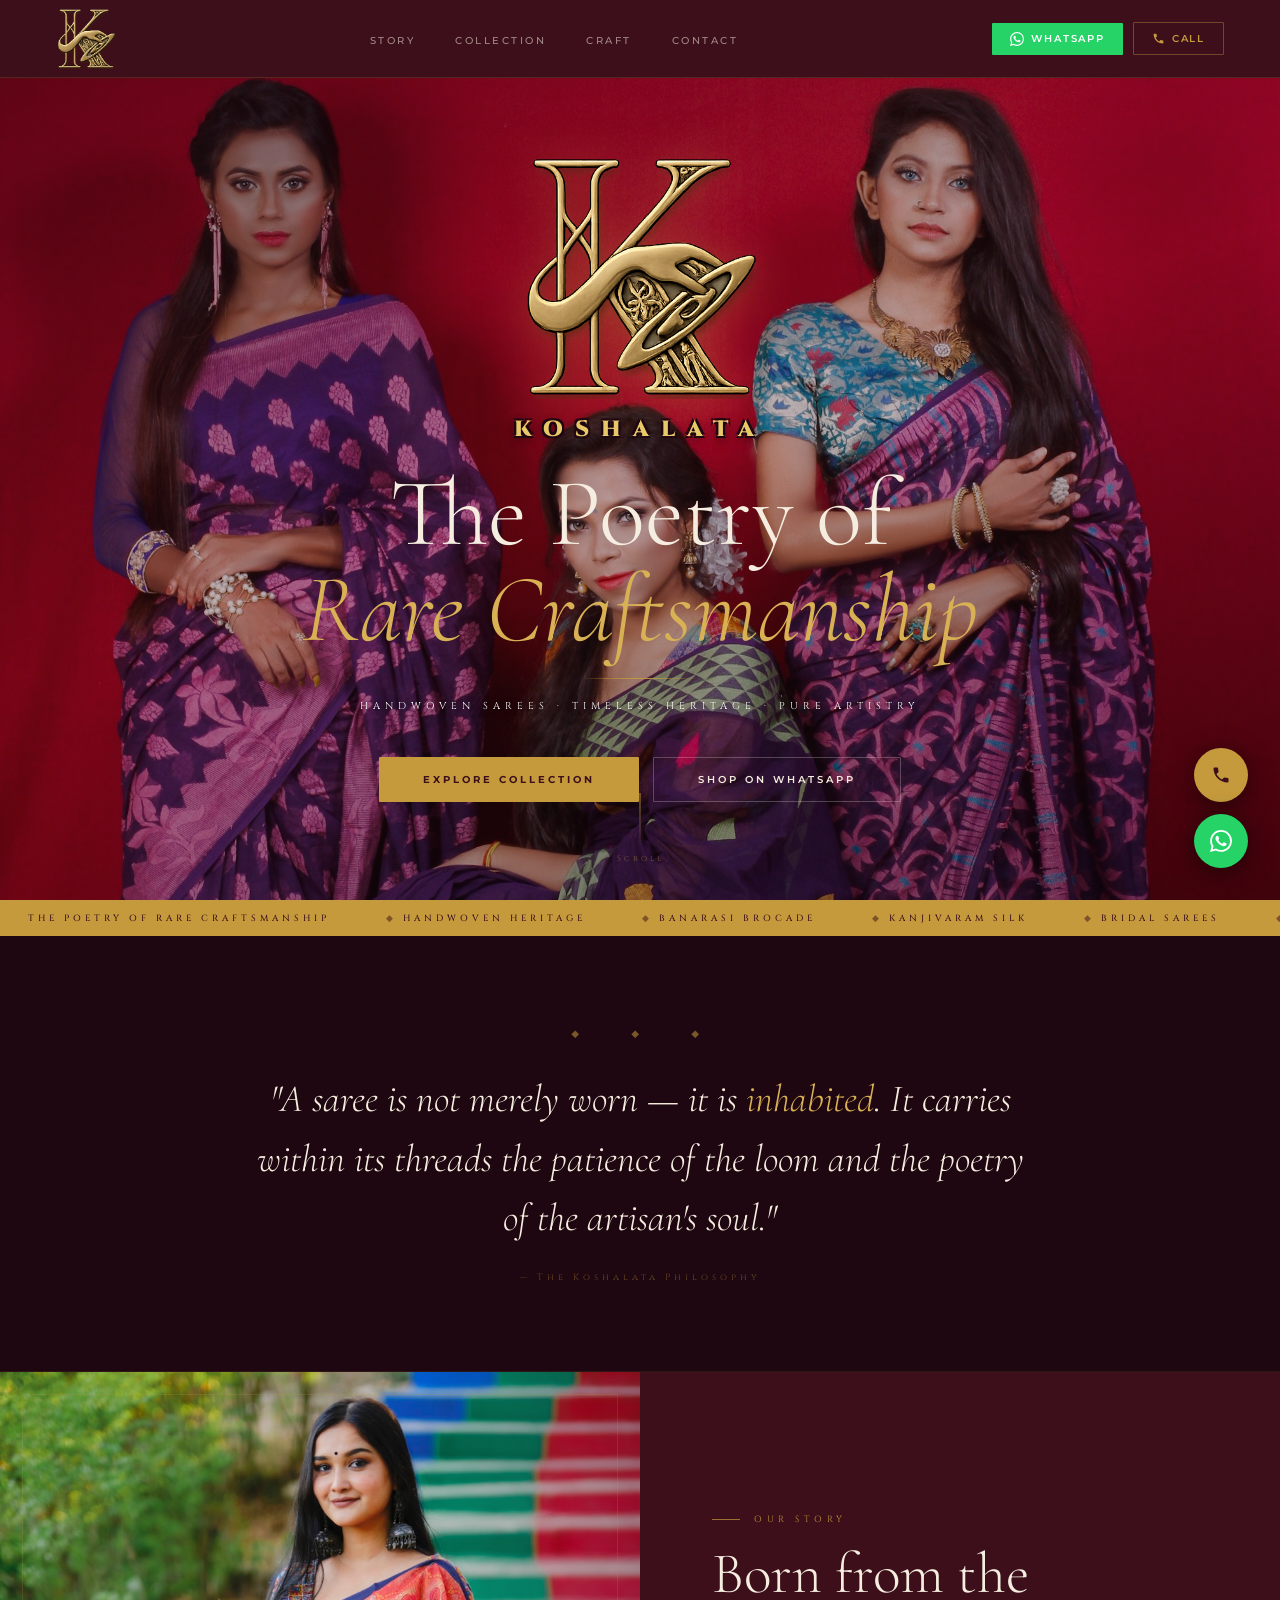
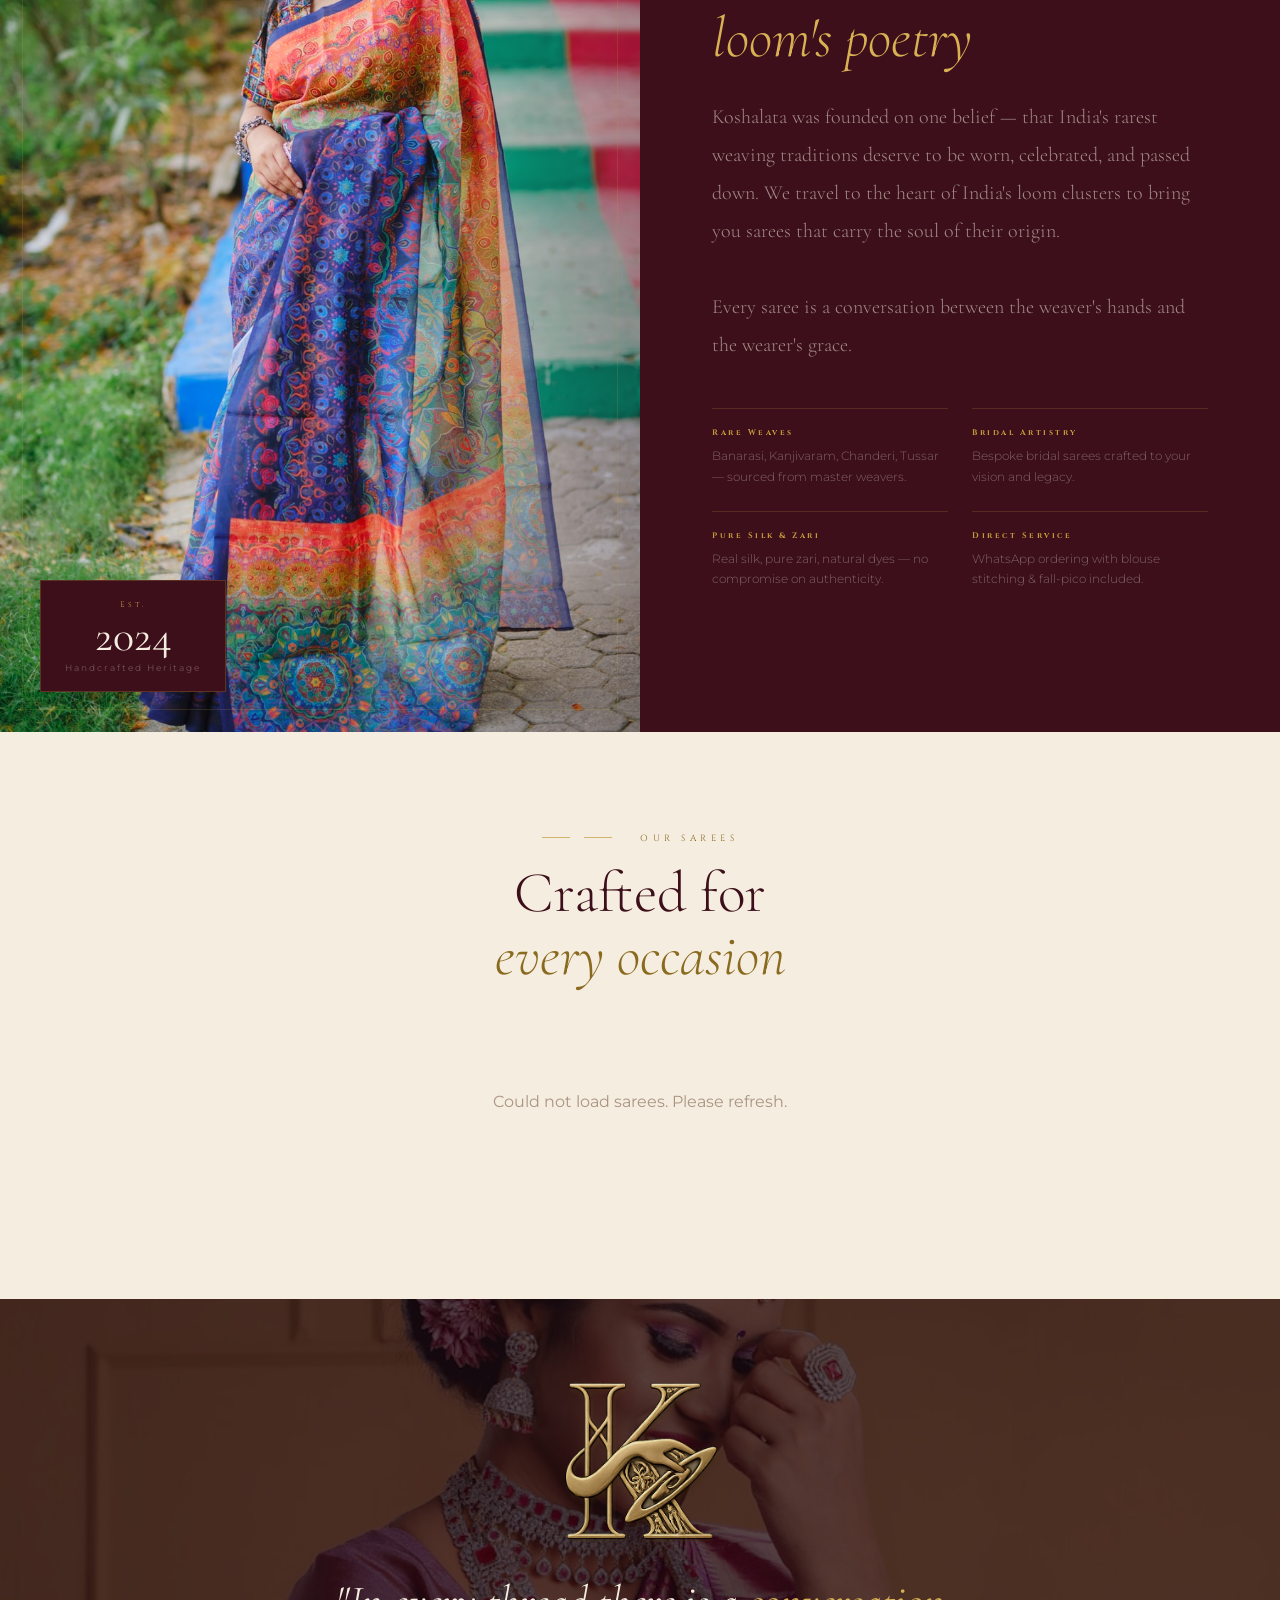
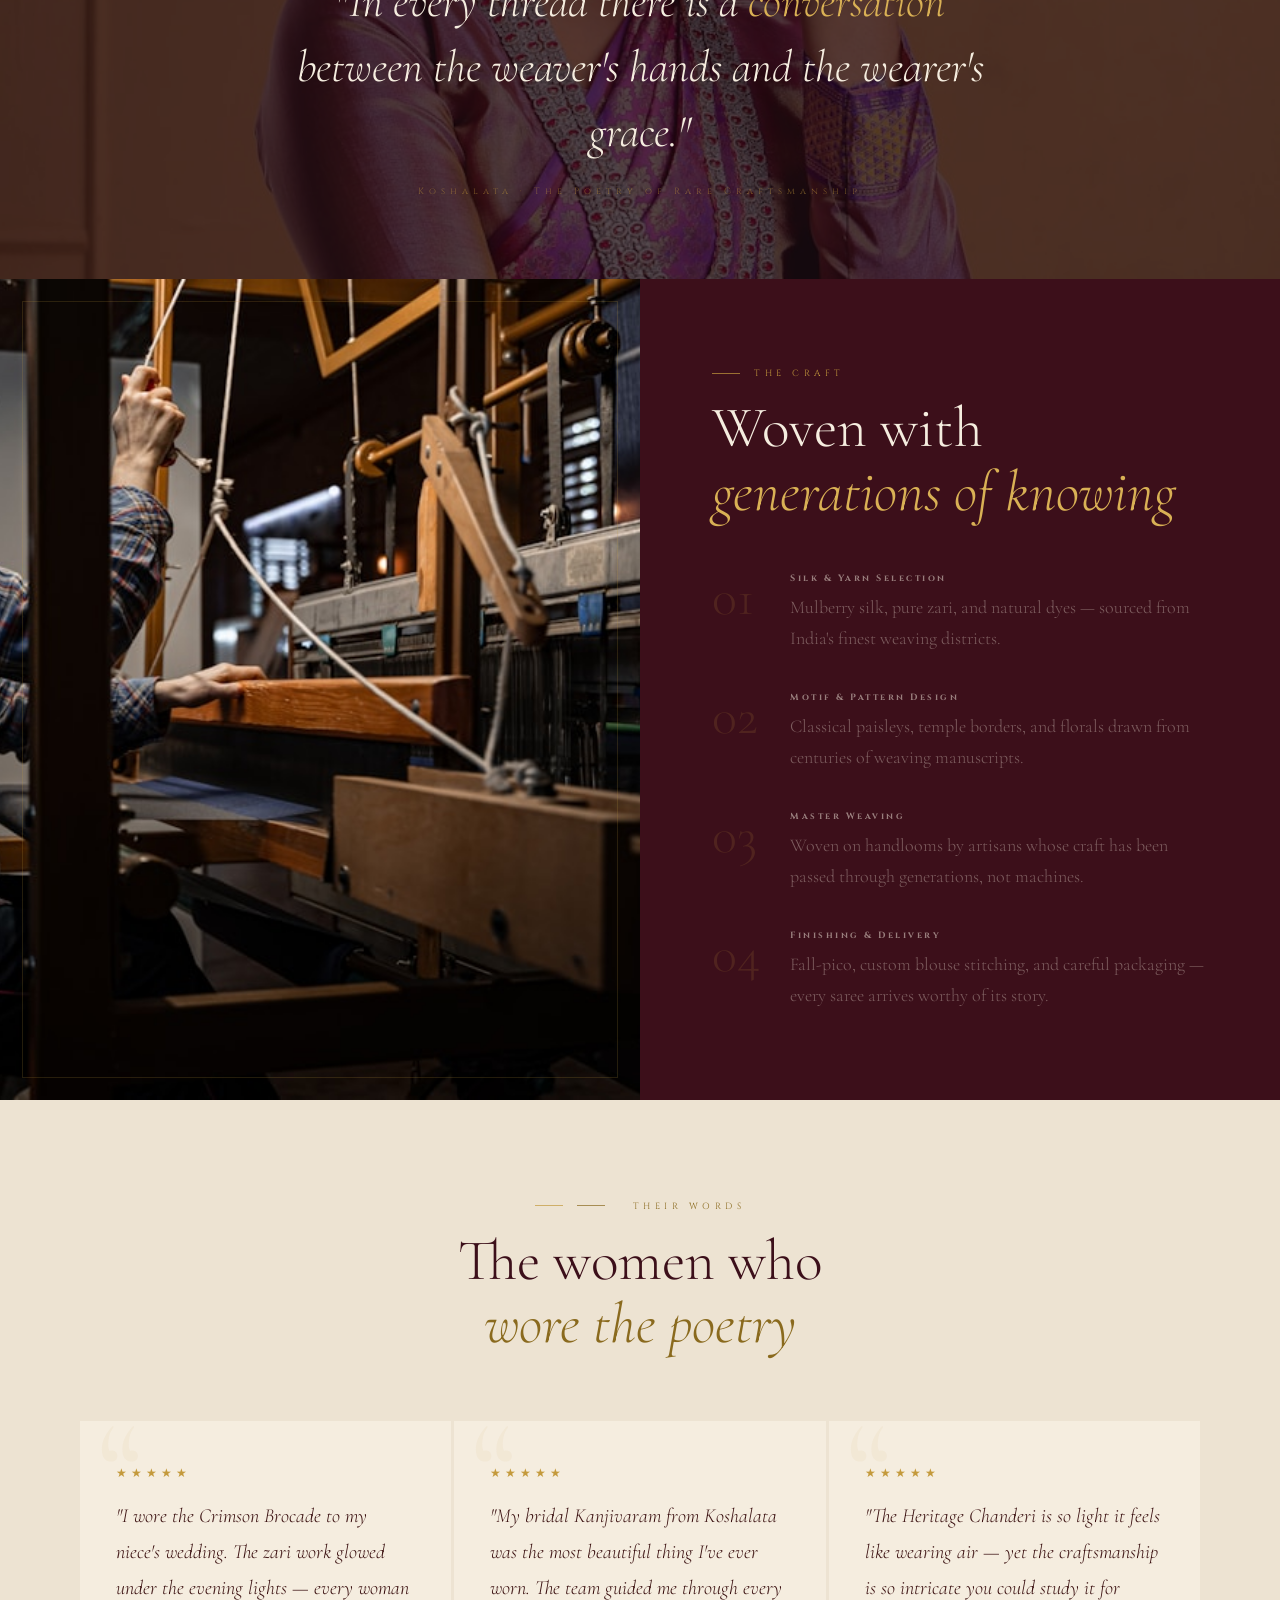
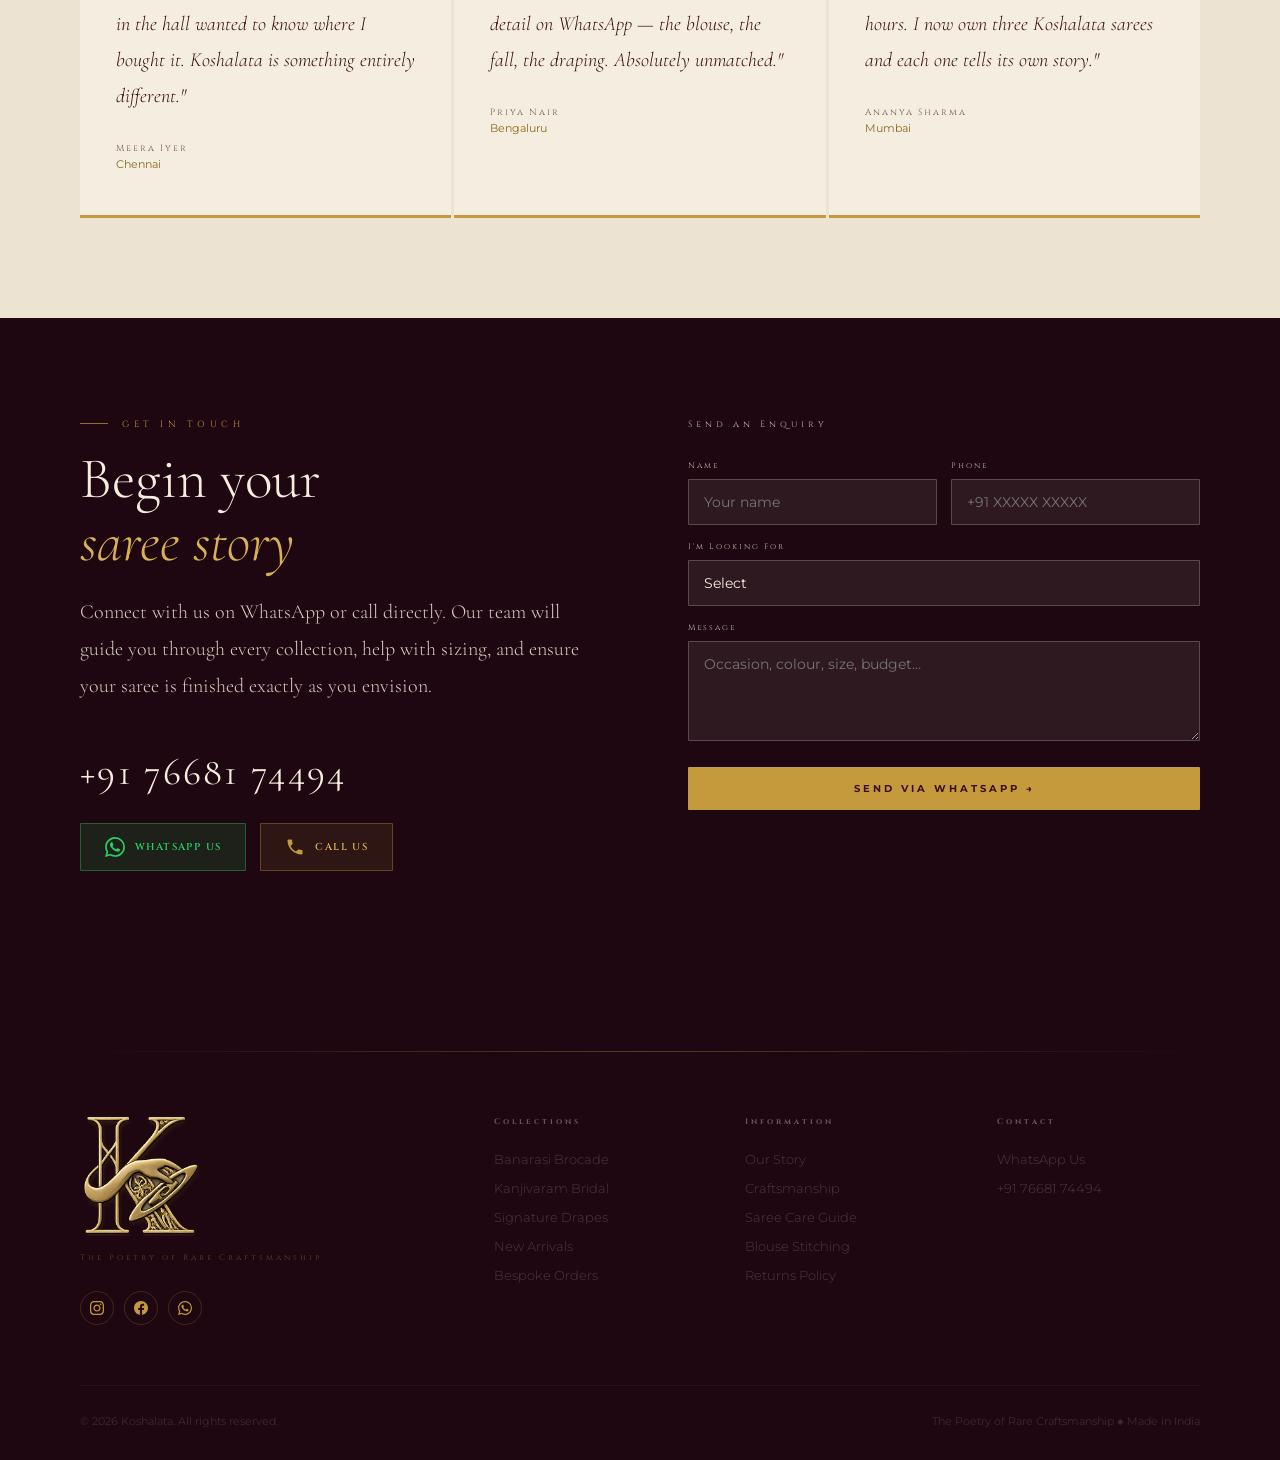
==== commit d0b16b8a: "Preserve description formatting on detail page, reduce hero logo, add Koshalata brand text" ====
--- a/index.html
+++ b/index.html
@@ -42,6 +42,7 @@
   <div class="hero-veil"></div>
   <div class="hero-body">
     <img src="logo.png" alt="Koshalata" class="hero-k"/>
+    <p class="hero-brand">Koshalata</p>
     <h1 class="hero-title">The Poetry of<br/><em>Rare Craftsmanship</em></h1>
     <div class="hero-rule"></div>
     <p class="hero-tagline">Handwoven Sarees · Timeless Heritage · Pure Artistry</p>
--- a/style.css
+++ b/style.css
@@ -125,17 +125,22 @@
 }
 
 .hero-k {
-  width: 300px; height: auto;
-  margin-top: 60px; margin-bottom: 32px;
+  width: 240px; height: auto;
+  margin-top: 60px; margin-bottom: 16px;
   animation: fadeUp .9s .1s ease both;
   filter: drop-shadow(0 4px 24px rgba(196,154,60,.35));
 }
 
 .hero-brand {
   font-family: 'Cinzel', serif;
-  font-size: 18px; letter-spacing: 10px; text-transform: uppercase;
-  color: #E8C96A; font-weight: 900; margin-bottom: 20px;
-  text-shadow: 0 0 8px #3C0F1A, 0 0 20px #3C0F1A, 1px 1px 0 #3C0F1A, -1px -1px 0 #3C0F1A, 1px -1px 0 #3C0F1A, -1px 1px 0 #3C0F1A;
+  font-size: 22px; letter-spacing: 12px; text-transform: uppercase;
+  color: #E8C96A; font-weight: 900; margin-bottom: 22px;
+  text-shadow:
+    2px  2px 0 #1E0710,
+   -2px -2px 0 #1E0710,
+    2px -2px 0 #1E0710,
+   -2px  2px 0 #1E0710,
+    0    3px 10px rgba(30,7,16,.85);
   animation: fadeUp .9s .25s ease both;
 }
 
@@ -580,7 +585,7 @@
   .floats { bottom:20px; right:16px; }
   .pillars { grid-template-columns:1fr; }
   .fg-2 { grid-template-columns:1fr; }
-  .hero-k { width:240px; }
+  .hero-k { width:190px; }
 }
 @media (max-width:480px) {
   .foot-grid { grid-template-columns:1fr; }
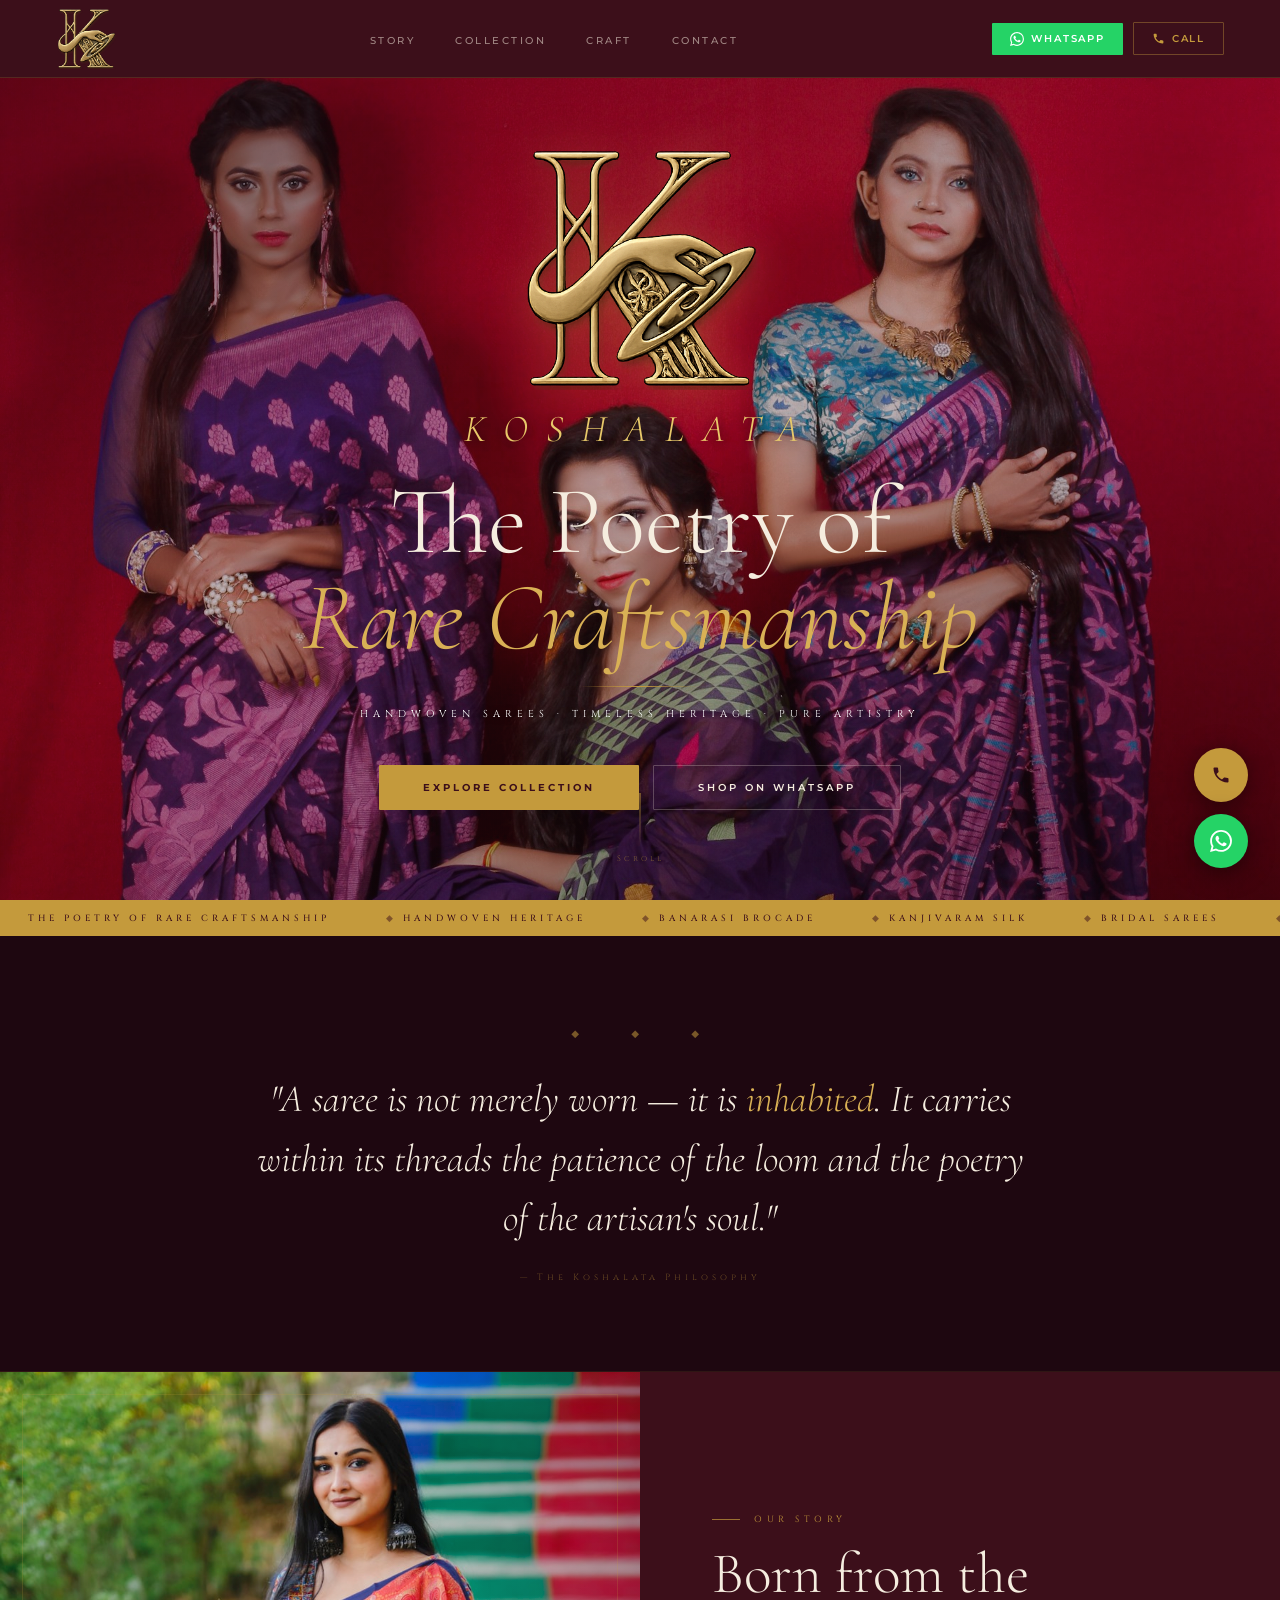
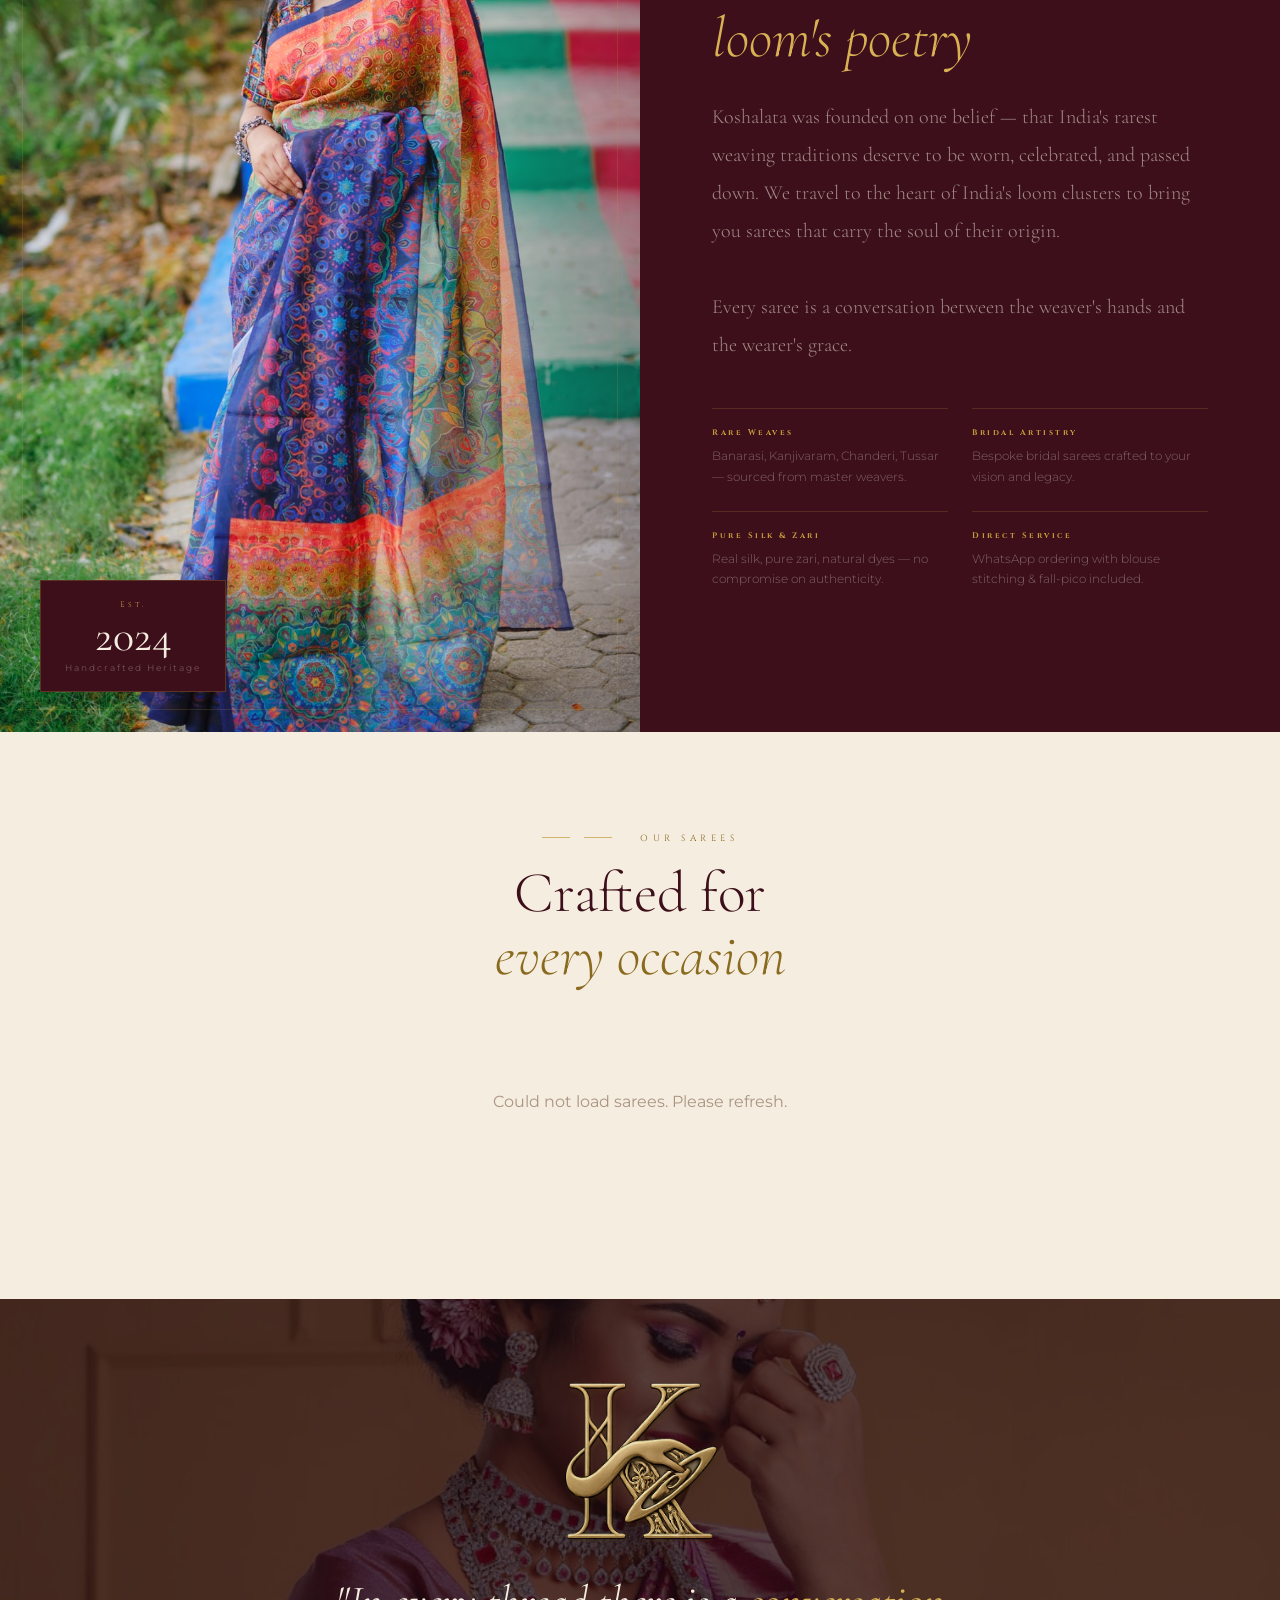
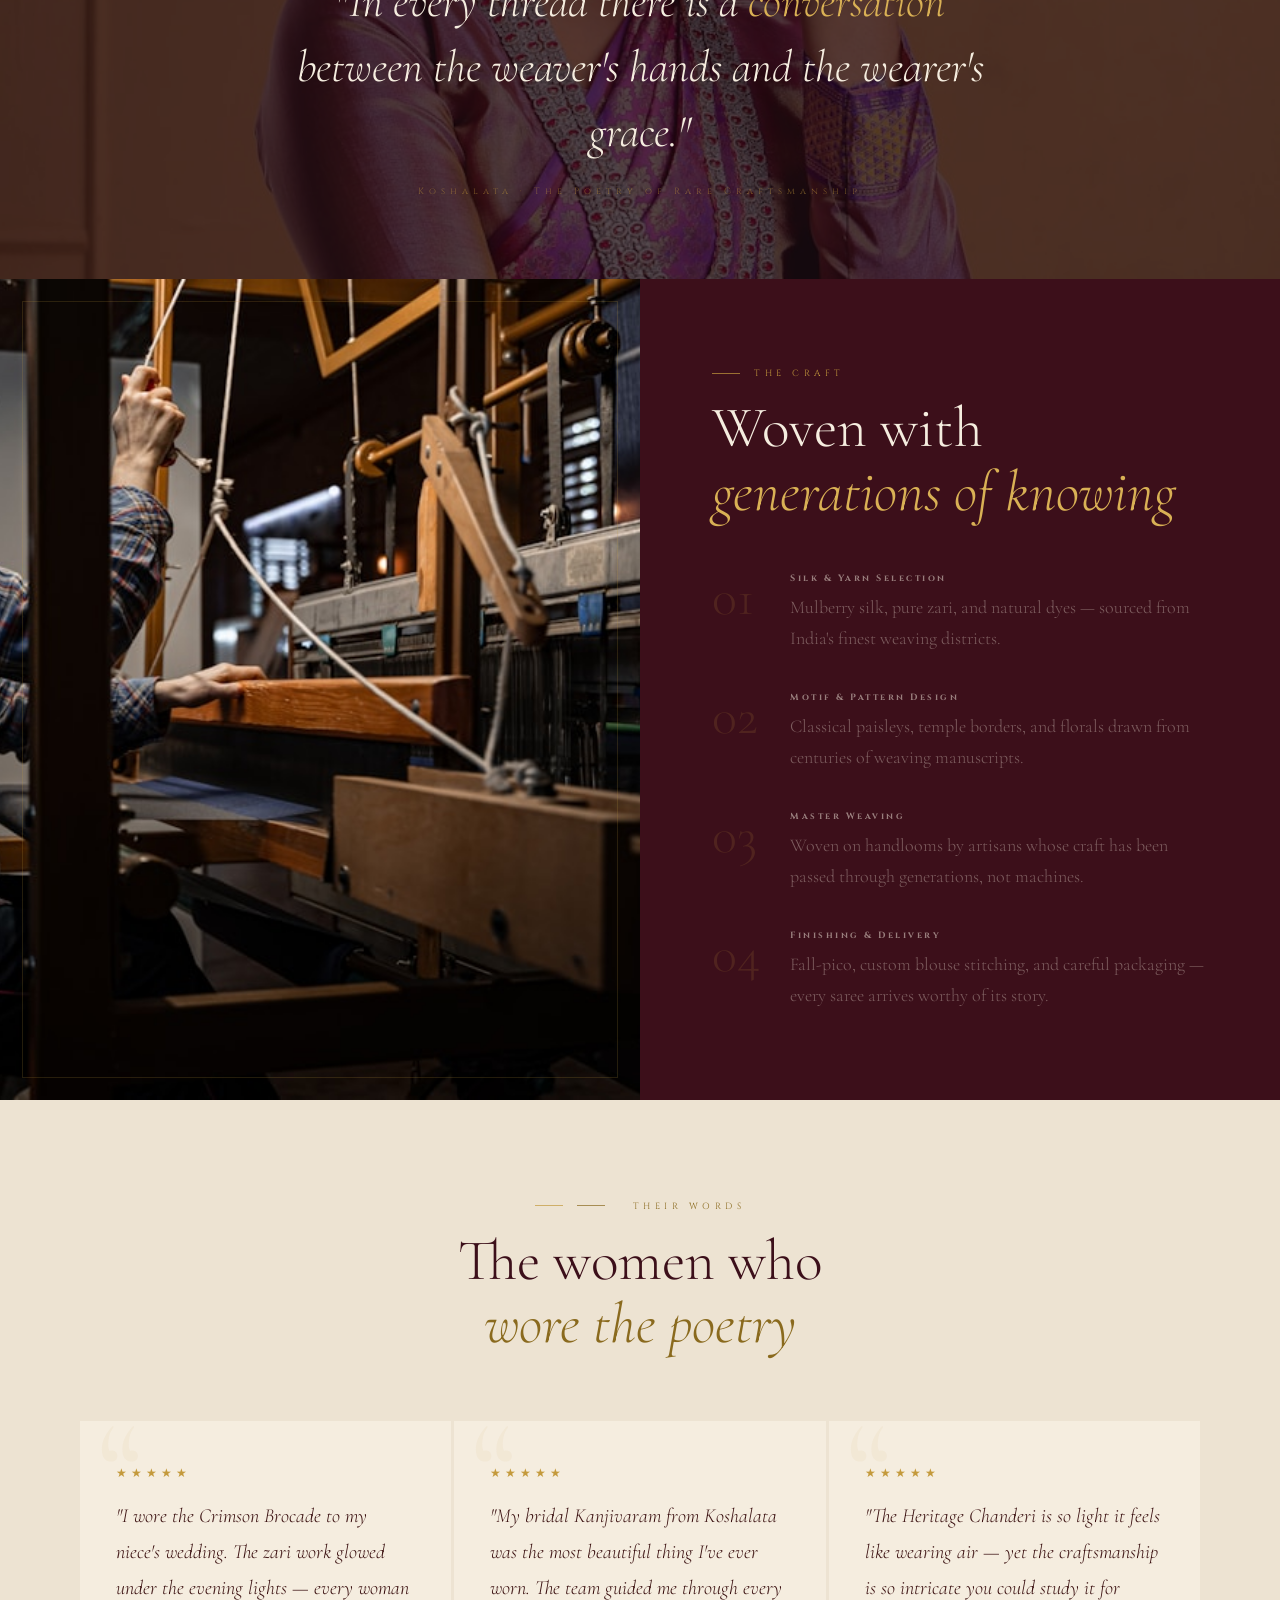
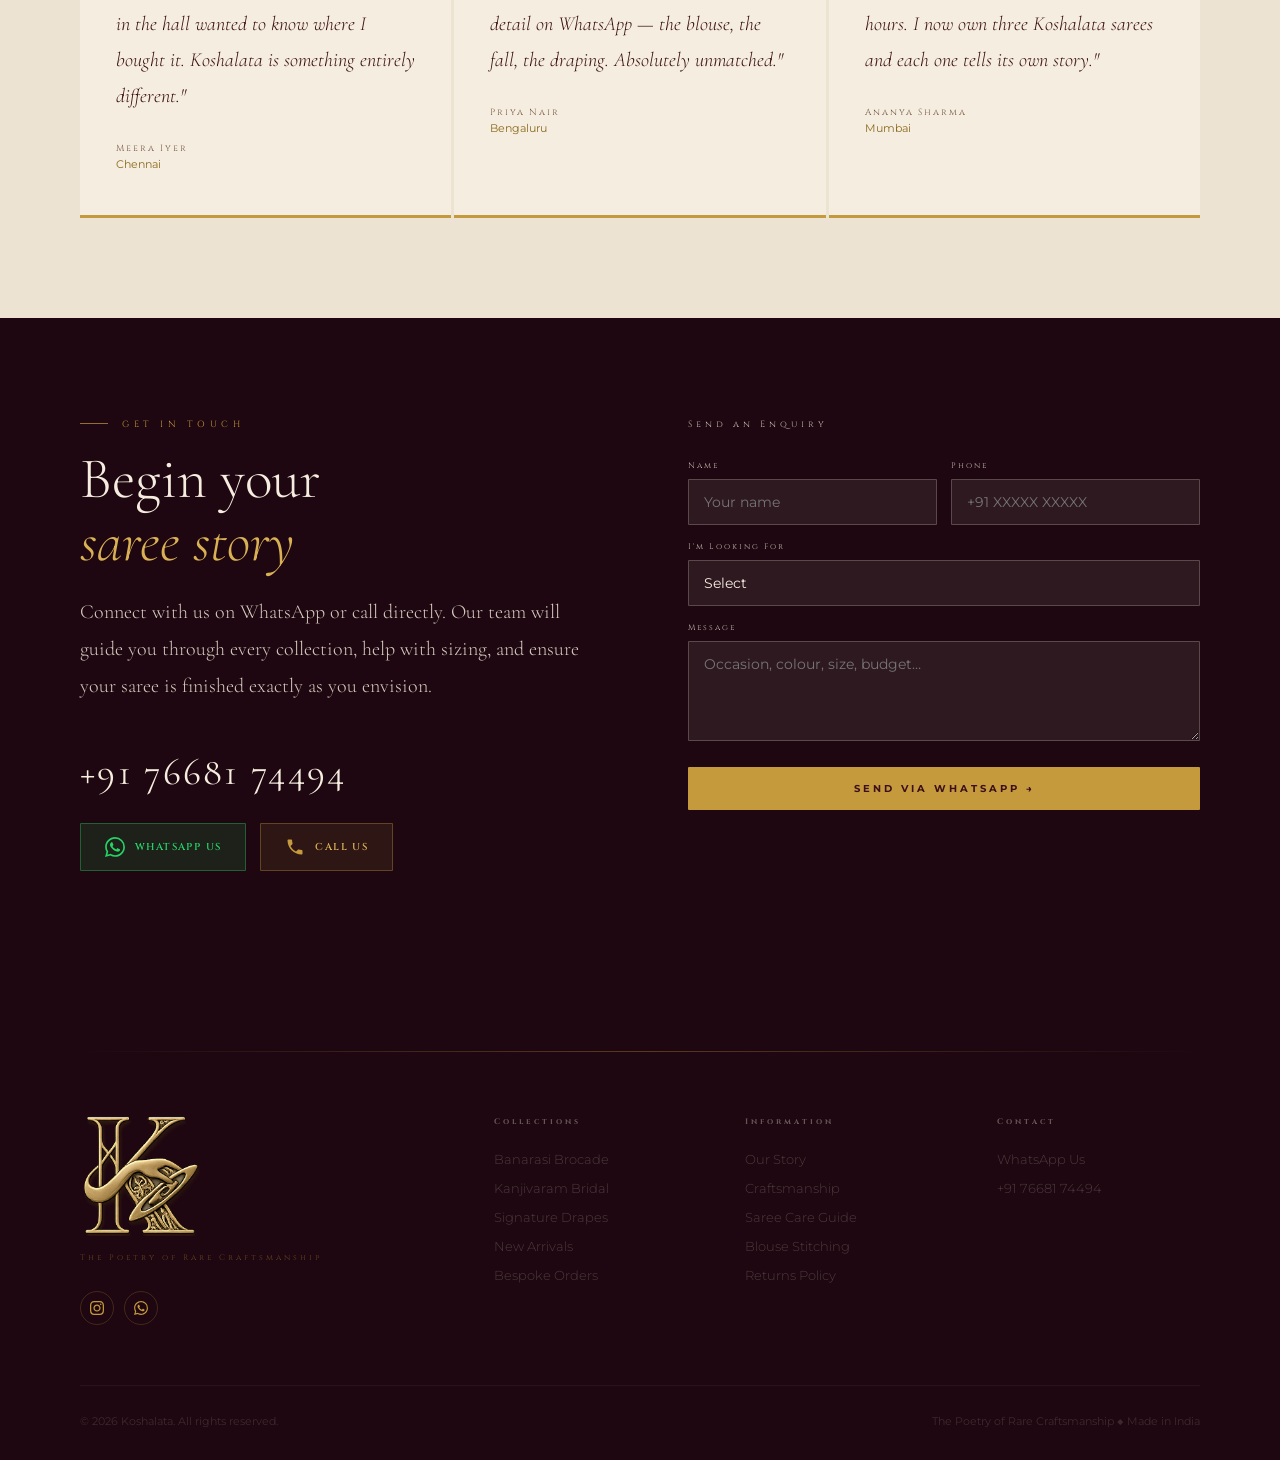
==== commit 5c99a793: "Add Instagram @thekoshalata, remove Facebook" ====
--- a/index.html
+++ b/index.html
@@ -220,8 +220,7 @@
       <img src="logo.png" alt="Koshalata" class="foot-k"/>
       <p class="foot-sub">The Poetry of Rare Craftsmanship</p>
       <div class="socs">
-        <a href="#" class="soc" aria-label="Instagram"><svg width="14" height="14" viewBox="0 0 24 24" fill="currentColor"><path d="M12 2.163c3.204 0 3.584.012 4.85.07 3.252.148 4.771 1.691 4.919 4.919.058 1.265.069 1.645.069 4.849 0 3.205-.012 3.584-.069 4.849-.149 3.225-1.664 4.771-4.919 4.919-1.266.058-1.644.07-4.85.07-3.204 0-3.584-.012-4.849-.07-3.26-.149-4.771-1.699-4.919-4.92-.058-1.265-.07-1.644-.07-4.849 0-3.204.013-3.583.07-4.849.149-3.227 1.664-4.771 4.919-4.919 1.266-.057 1.645-.069 4.849-.069zm0-2.163c-3.259 0-3.667.014-4.947.072-4.358.2-6.78 2.618-6.98 6.98-.059 1.281-.073 1.689-.073 4.948 0 3.259.014 3.668.072 4.948.2 4.358 2.618 6.78 6.98 6.98 1.281.058 1.689.072 4.948.072 3.259 0 3.668-.014 4.948-.072 4.354-.2 6.782-2.618 6.979-6.98.059-1.28.073-1.689.073-4.948 0-3.259-.014-3.667-.072-4.947-.196-4.354-2.617-6.78-6.979-6.98-1.281-.059-1.69-.073-4.949-.073zm0 5.838c-3.403 0-6.162 2.759-6.162 6.162s2.759 6.163 6.162 6.163 6.162-2.759 6.162-6.163c0-3.403-2.759-6.162-6.162-6.162zm0 10.162c-2.209 0-4-1.79-4-4 0-2.209 1.791-4 4-4s4 1.791 4 4c0 2.21-1.791 4-4 4zm6.406-11.845c-.796 0-1.441.645-1.441 1.44s.645 1.44 1.441 1.44c.795 0 1.439-.645 1.439-1.44s-.644-1.44-1.439-1.44z"/></svg></a>
-        <a href="#" class="soc" aria-label="Facebook"><svg width="14" height="14" viewBox="0 0 24 24" fill="currentColor"><path d="M24 12.073c0-6.627-5.373-12-12-12s-12 5.373-12 12c0 5.99 4.388 10.954 10.125 11.854v-8.385H7.078v-3.47h3.047V9.43c0-3.007 1.792-4.669 4.533-4.669 1.312 0 2.686.235 2.686.235v2.953H15.83c-1.491 0-1.956.925-1.956 1.874v2.25h3.328l-.532 3.47h-2.796v8.385C19.612 23.027 24 18.062 24 12.073z"/></svg></a>
+        <a href="https://www.instagram.com/thekoshalata" class="soc" aria-label="Instagram" target="_blank" rel="noopener"><svg width="14" height="14" viewBox="0 0 24 24" fill="currentColor"><path d="M12 2.163c3.204 0 3.584.012 4.85.07 3.252.148 4.771 1.691 4.919 4.919.058 1.265.069 1.645.069 4.849 0 3.205-.012 3.584-.069 4.849-.149 3.225-1.664 4.771-4.919 4.919-1.266.058-1.644.07-4.85.07-3.204 0-3.584-.012-4.849-.07-3.26-.149-4.771-1.699-4.919-4.92-.058-1.265-.07-1.644-.07-4.849 0-3.204.013-3.583.07-4.849.149-3.227 1.664-4.771 4.919-4.919 1.266-.057 1.645-.069 4.849-.069zm0-2.163c-3.259 0-3.667.014-4.947.072-4.358.2-6.78 2.618-6.98 6.98-.059 1.281-.073 1.689-.073 4.948 0 3.259.014 3.668.072 4.948.2 4.358 2.618 6.78 6.98 6.98 1.281.058 1.689.072 4.948.072 3.259 0 3.668-.014 4.948-.072 4.354-.2 6.782-2.618 6.979-6.98.059-1.28.073-1.689.073-4.948 0-3.259-.014-3.667-.072-4.947-.196-4.354-2.617-6.78-6.979-6.98-1.281-.059-1.69-.073-4.949-.073zm0 5.838c-3.403 0-6.162 2.759-6.162 6.162s2.759 6.163 6.162 6.163 6.162-2.759 6.162-6.163c0-3.403-2.759-6.162-6.162-6.162zm0 10.162c-2.209 0-4-1.79-4-4 0-2.209 1.791-4 4-4s4 1.791 4 4c0 2.21-1.791 4-4 4zm6.406-11.845c-.796 0-1.441.645-1.441 1.44s.645 1.44 1.441 1.44c.795 0 1.439-.645 1.439-1.44s-.644-1.44-1.439-1.44z"/></svg></a>
         <a href="https://wa.me/917668174494" class="soc" aria-label="WhatsApp" target="_blank" rel="noopener"><svg width="14" height="14" viewBox="0 0 24 24" fill="currentColor"><path d="M17.472 14.382c-.297-.149-1.758-.867-2.03-.967-.273-.099-.471-.148-.67.15-.197.297-.767.966-.94 1.164-.173.199-.347.223-.644.075-.297-.15-1.255-.463-2.39-1.475-.883-.788-1.48-1.761-1.653-2.059-.173-.297-.018-.458.13-.606.134-.133.298-.347.446-.52.149-.174.198-.298.298-.497.099-.198.05-.371-.025-.52-.075-.149-.669-1.612-.916-2.207-.242-.579-.487-.5-.669-.51-.173-.008-.371-.01-.57-.01-.198 0-.52.074-.792.372-.272.297-1.04 1.016-1.04 2.479 0 1.462 1.065 2.875 1.213 3.074.149.198 2.096 3.2 5.077 4.487.709.306 1.262.489 1.694.625.712.227 1.36.195 1.871.118.571-.085 1.758-.719 2.006-1.413.248-.694.248-1.289.173-1.413-.074-.124-.272-.198-.57-.347m-5.421 7.403h-.004a9.87 9.87 0 01-5.031-1.378l-.361-.214-3.741.982.998-3.648-.235-.374a9.86 9.86 0 01-1.51-5.26c.001-5.45 4.436-9.884 9.888-9.884 2.64 0 5.122 1.03 6.988 2.898a9.825 9.825 0 012.893 6.994c-.003 5.45-4.437 9.884-9.885 9.884m8.413-18.297A11.815 11.815 0 0012.05 0C5.495 0 .16 5.335.157 11.892c0 2.096.547 4.142 1.588 5.945L.057 24l6.305-1.654a11.882 11.882 0 005.683 1.448h.005c6.554 0 11.89-5.335 11.893-11.893a11.821 11.821 0 00-3.48-8.413z"/></svg></a>
       </div>
     </div>
--- a/style.css
+++ b/style.css
@@ -132,15 +132,12 @@
 }
 
 .hero-brand {
-  font-family: 'Cinzel', serif;
-  font-size: 22px; letter-spacing: 12px; text-transform: uppercase;
-  color: #E8C96A; font-weight: 900; margin-bottom: 22px;
+  font-family: 'Cormorant Garamond', serif;
+  font-size: 38px; letter-spacing: 18px; text-transform: uppercase;
+  color: #E8C96A; font-weight: 300; font-style: italic; margin-bottom: 22px;
   text-shadow:
-    2px  2px 0 #1E0710,
-   -2px -2px 0 #1E0710,
-    2px -2px 0 #1E0710,
-   -2px  2px 0 #1E0710,
-    0    3px 10px rgba(30,7,16,.85);
+    0 2px 12px rgba(30,7,16,.95),
+    0 0 40px rgba(30,7,16,.7);
   animation: fadeUp .9s .25s ease both;
 }
 
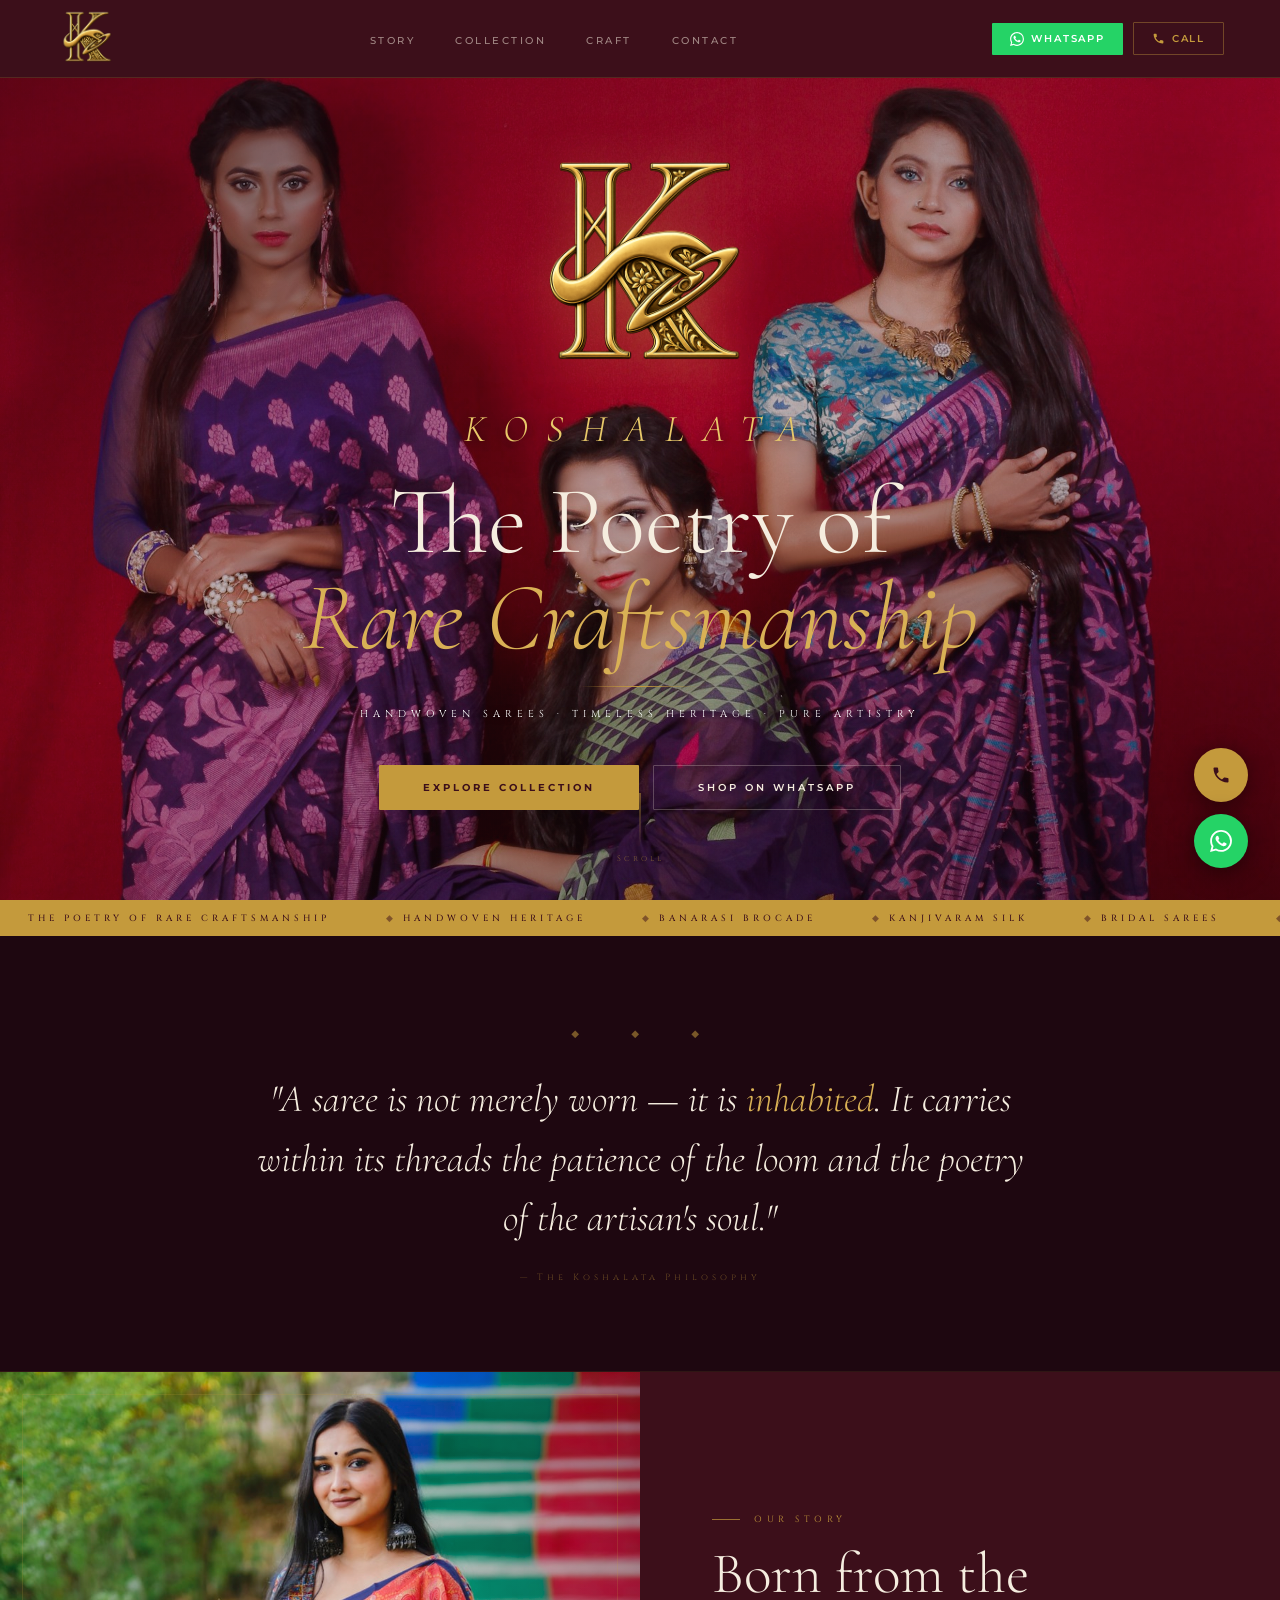
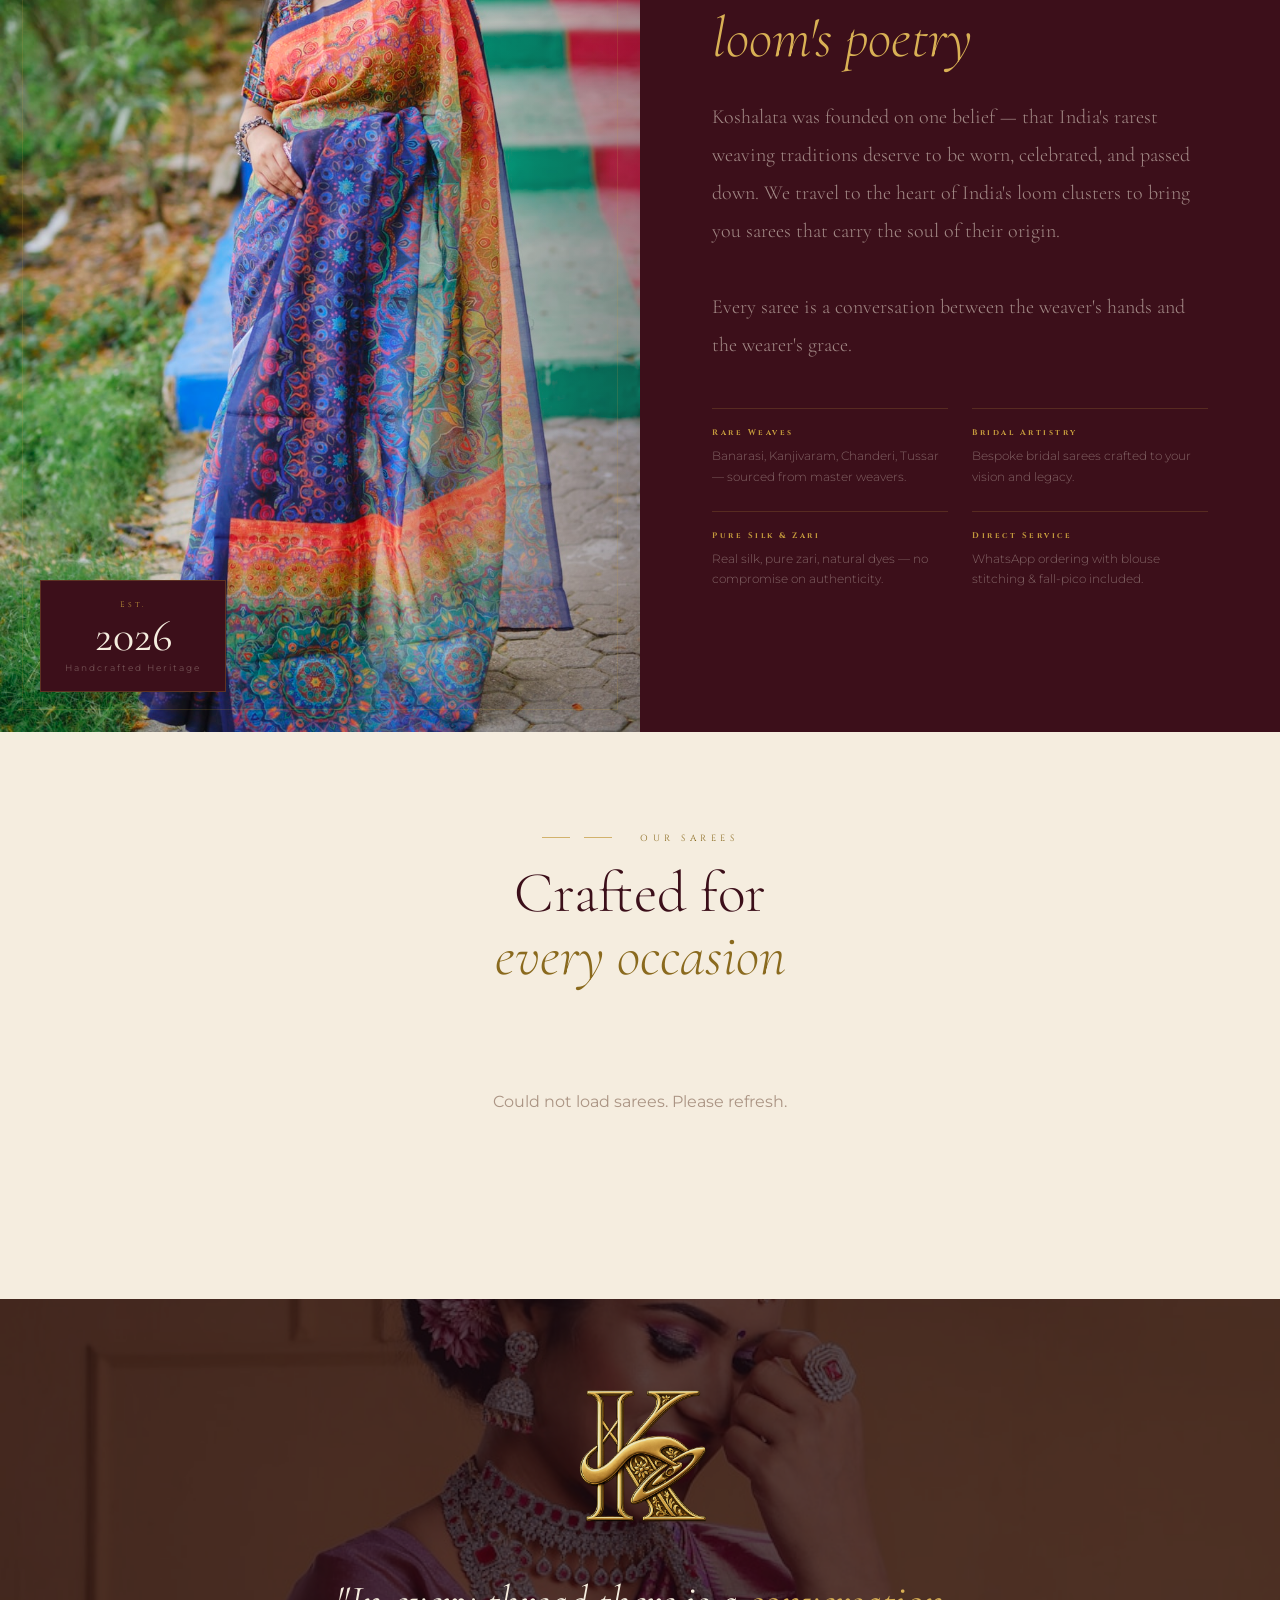
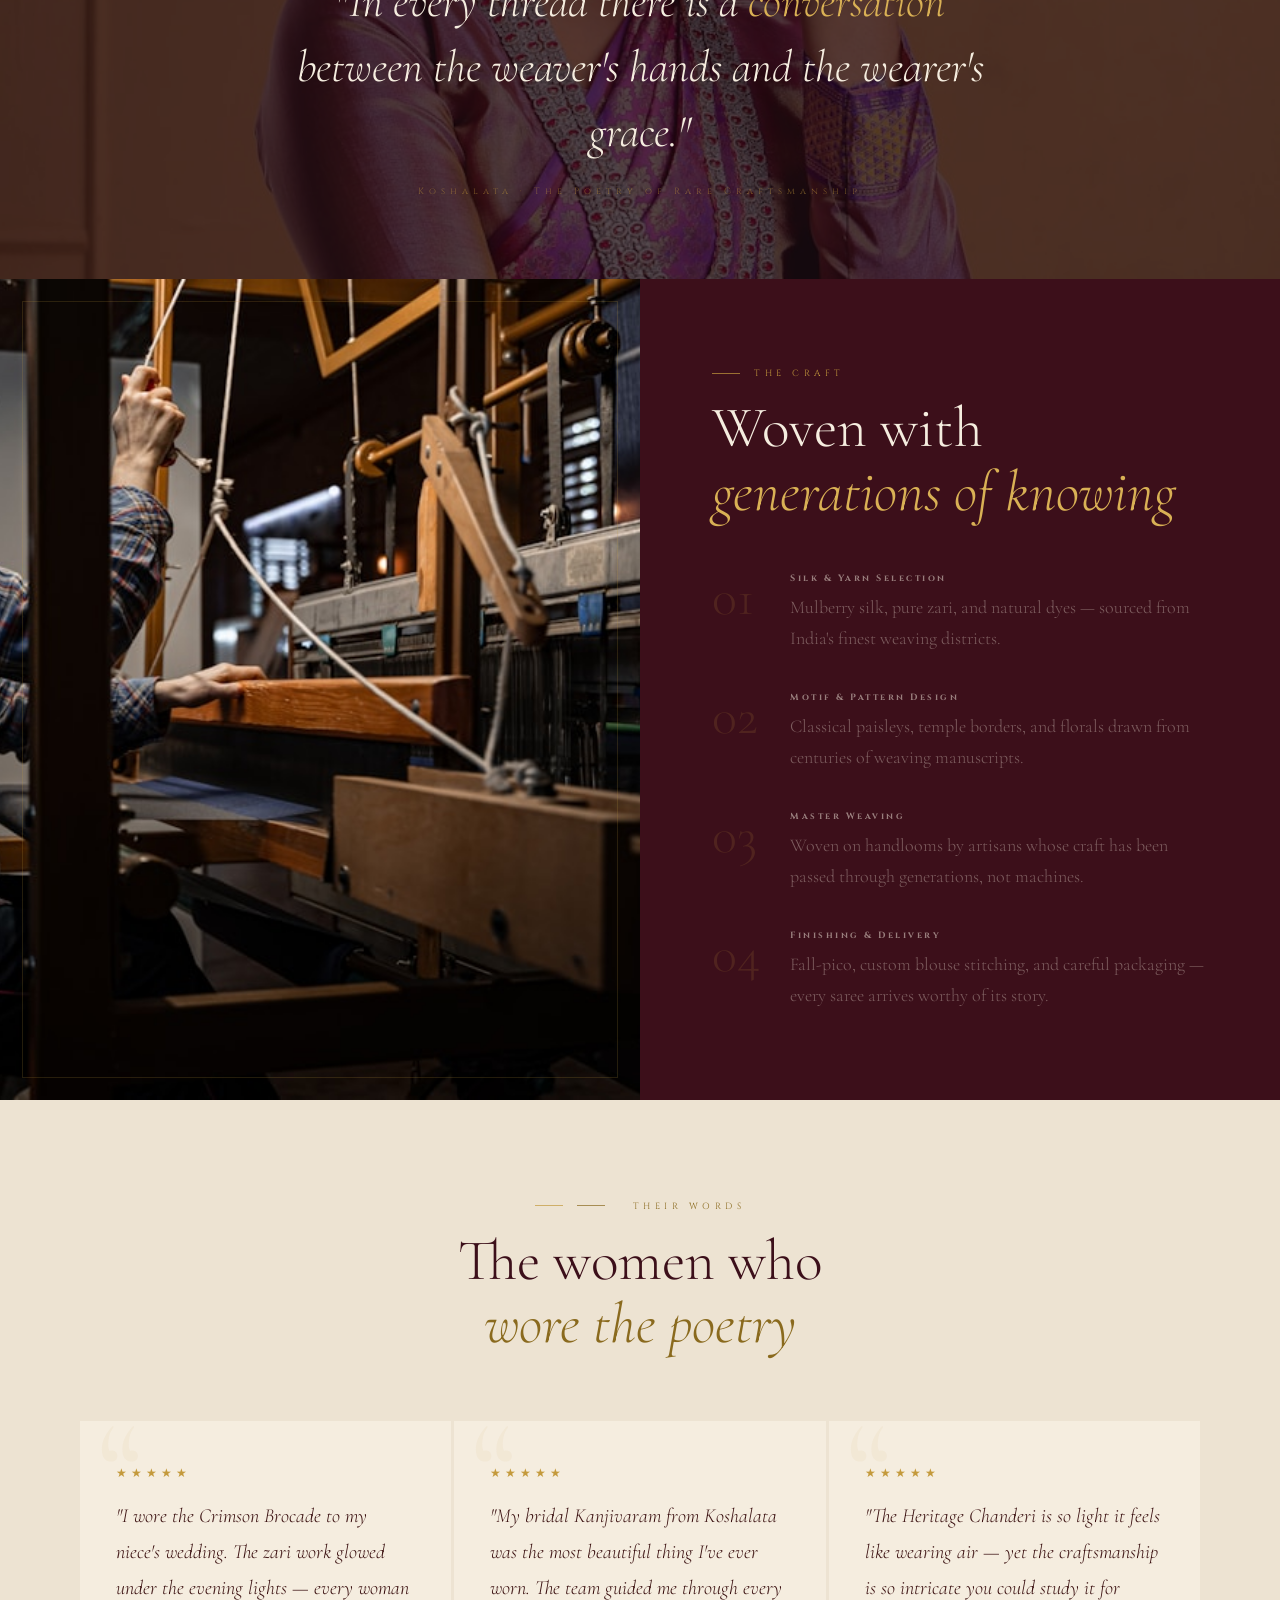
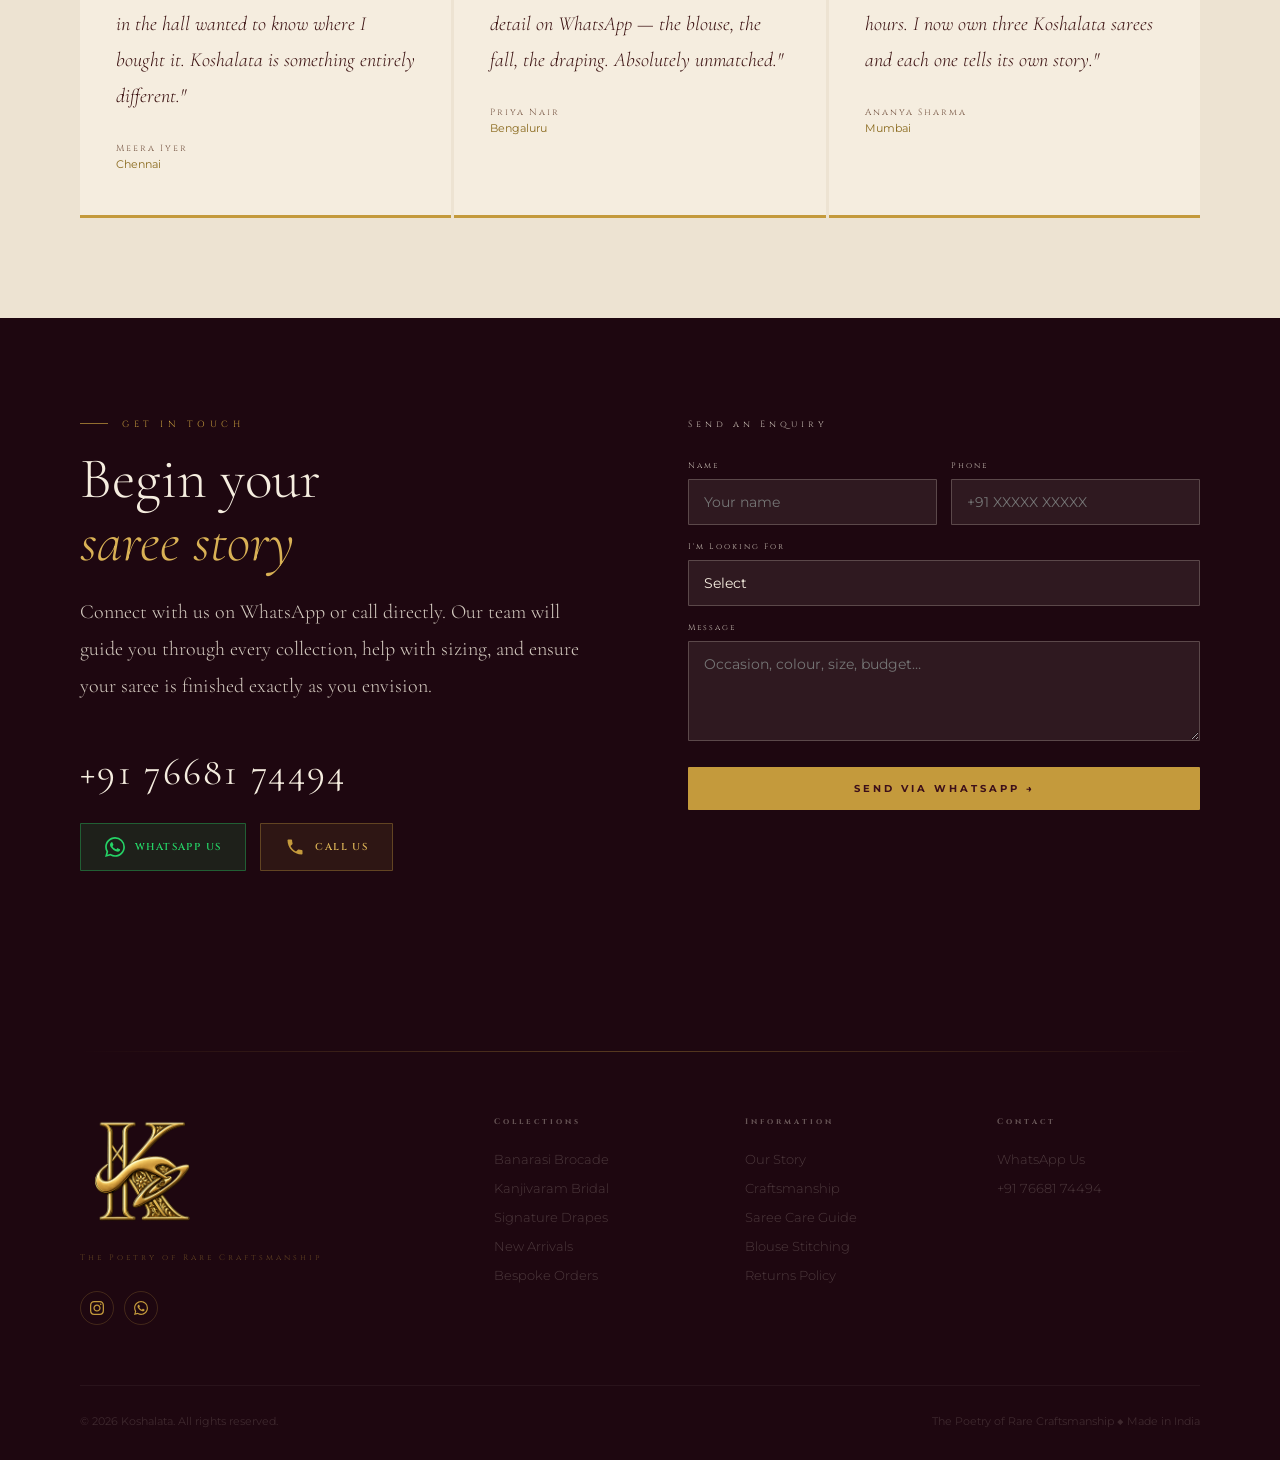
==== commit c01125d1: "Admin: editable story image and text, fix year to 2026" ====
--- a/index.html
+++ b/index.html
@@ -82,17 +82,17 @@
 <!-- STORY -->
 <section class="story" id="story">
   <div class="story-img-wrap">
-    <img src="img/story.jpg" alt="Saree artistry" loading="lazy"/>
+    <img id="story-img" src="img/story.jpg" alt="Saree artistry" loading="lazy"/>
     <div class="story-badge">
       <small>Est.</small>
-      <big>2024</big>
+      <big>2026</big>
       <span>Handcrafted Heritage</span>
     </div>
   </div>
   <div class="story-text rv">
     <p class="tag">Our Story</p>
     <h2 class="serif on-dark">Born from the<br/><em>loom's poetry</em></h2>
-    <p class="story-body">Koshalata was founded on one belief — that India's rarest weaving traditions deserve to be worn, celebrated, and passed down. We travel to the heart of India's loom clusters to bring you sarees that carry the soul of their origin.<br/><br/>Every saree is a conversation between the weaver's hands and the wearer's grace.</p>
+    <p class="story-body" id="story-body">Koshalata was founded on one belief — that India's rarest weaving traditions deserve to be worn, celebrated, and passed down. We travel to the heart of India's loom clusters to bring you sarees that carry the soul of their origin.<br/><br/>Every saree is a conversation between the weaver's hands and the wearer's grace.</p>
     <div class="pillars">
       <div class="pillar"><h4>Rare Weaves</h4><p>Banarasi, Kanjivaram, Chanderi, Tussar — sourced from master weavers.</p></div>
       <div class="pillar"><h4>Bridal Artistry</h4><p>Bespoke bridal sarees crafted to your vision and legacy.</p></div>
